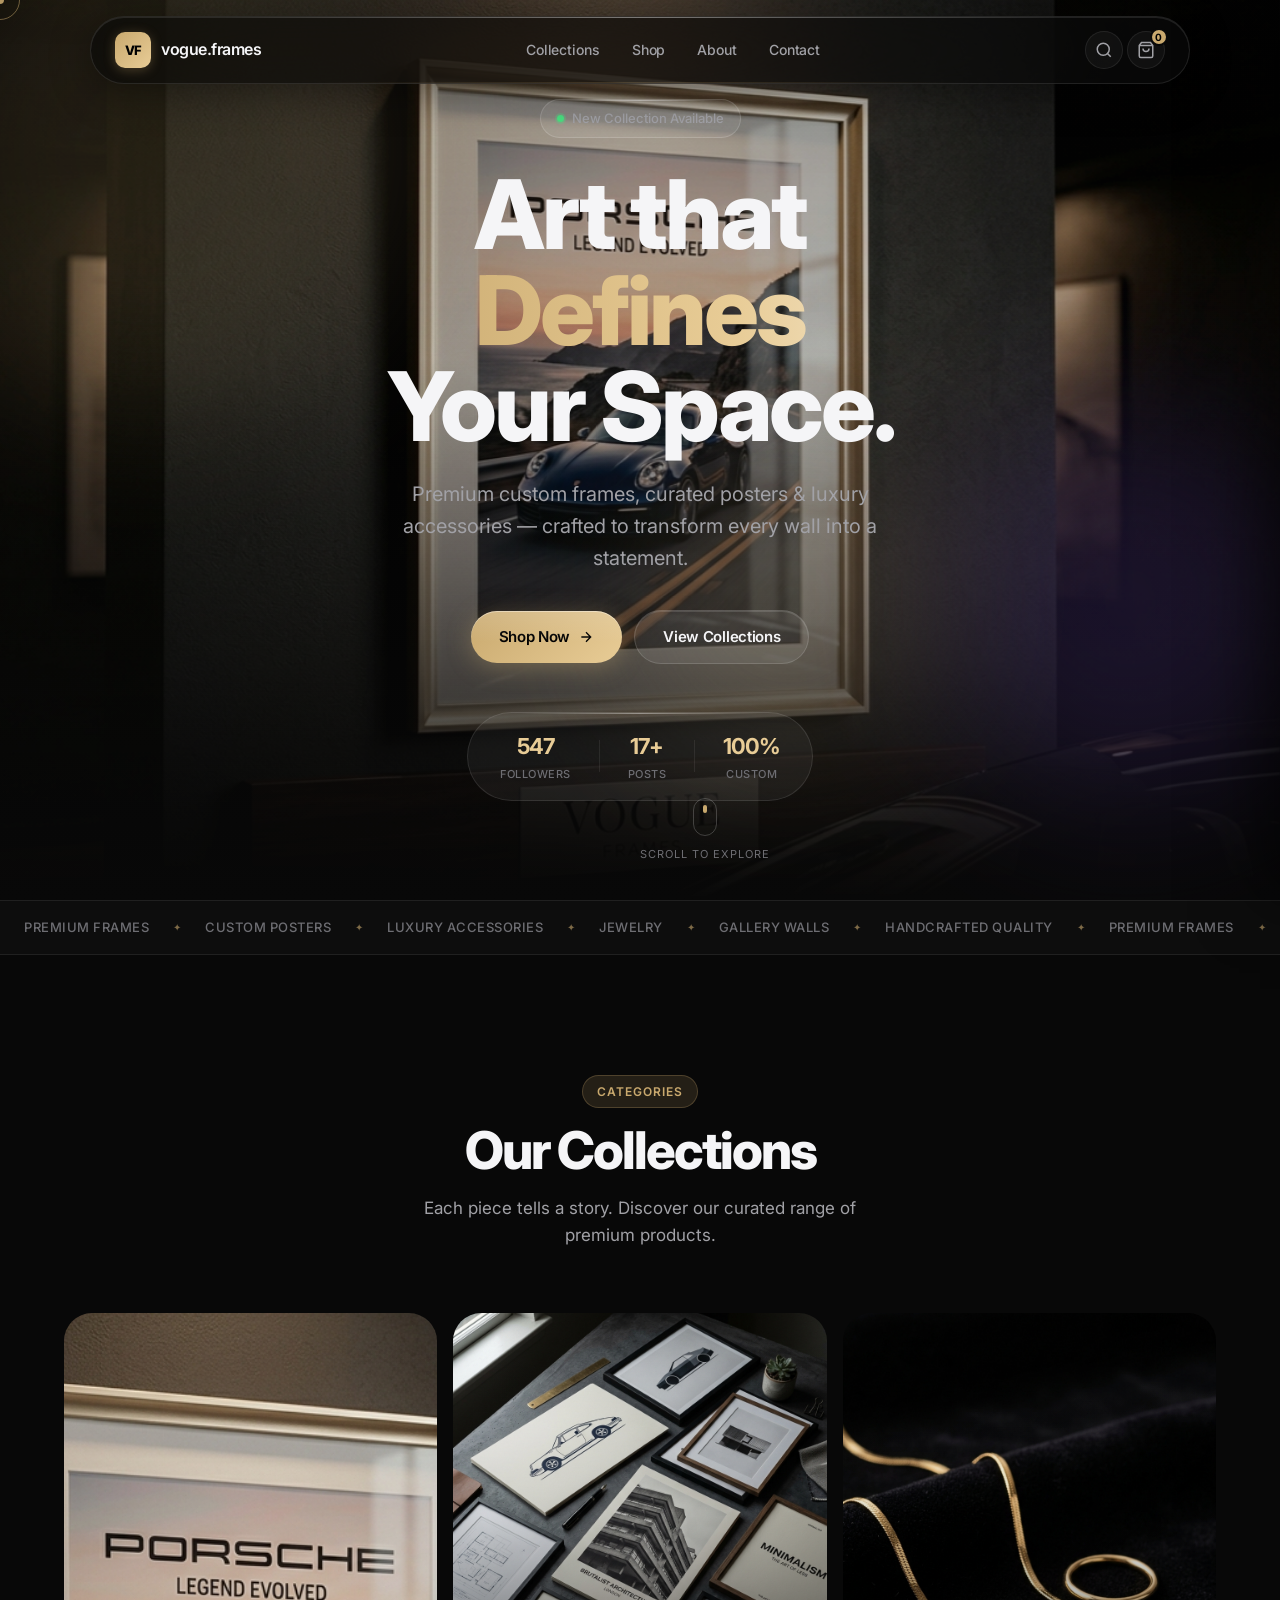
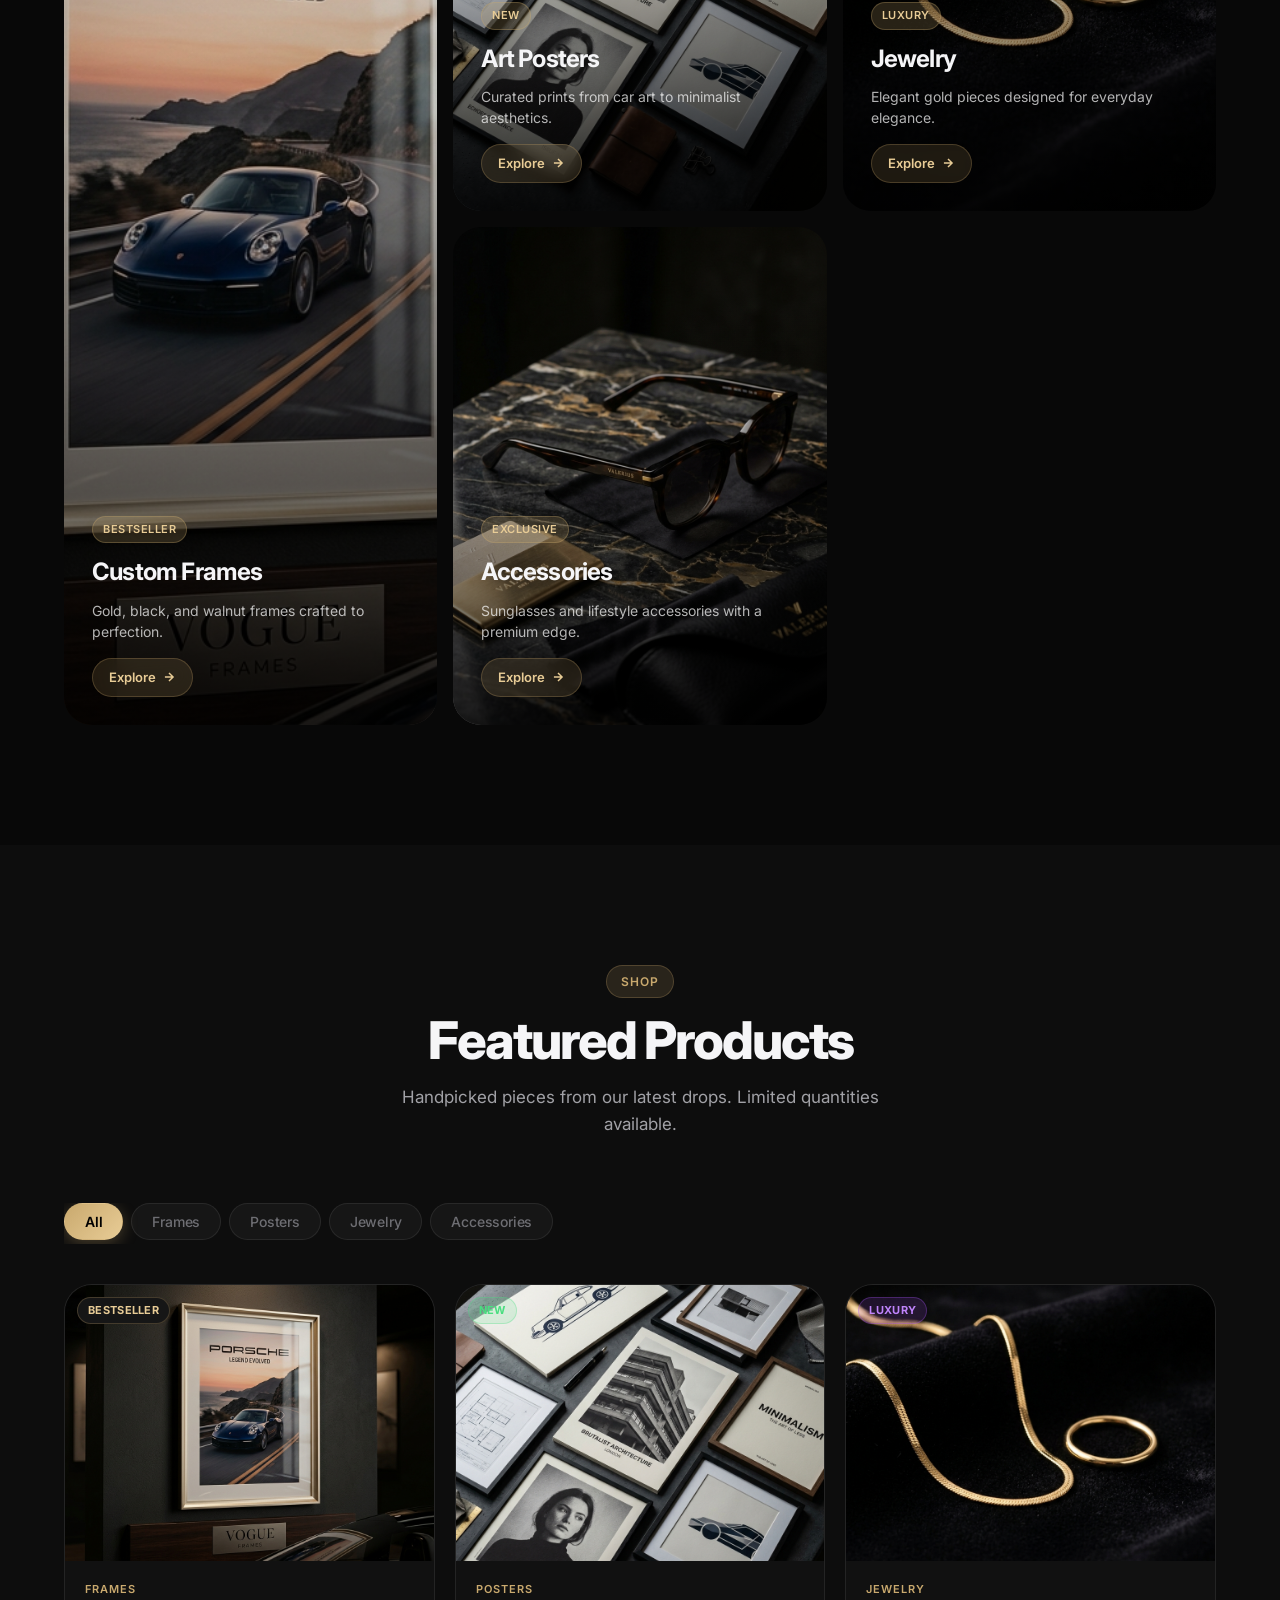
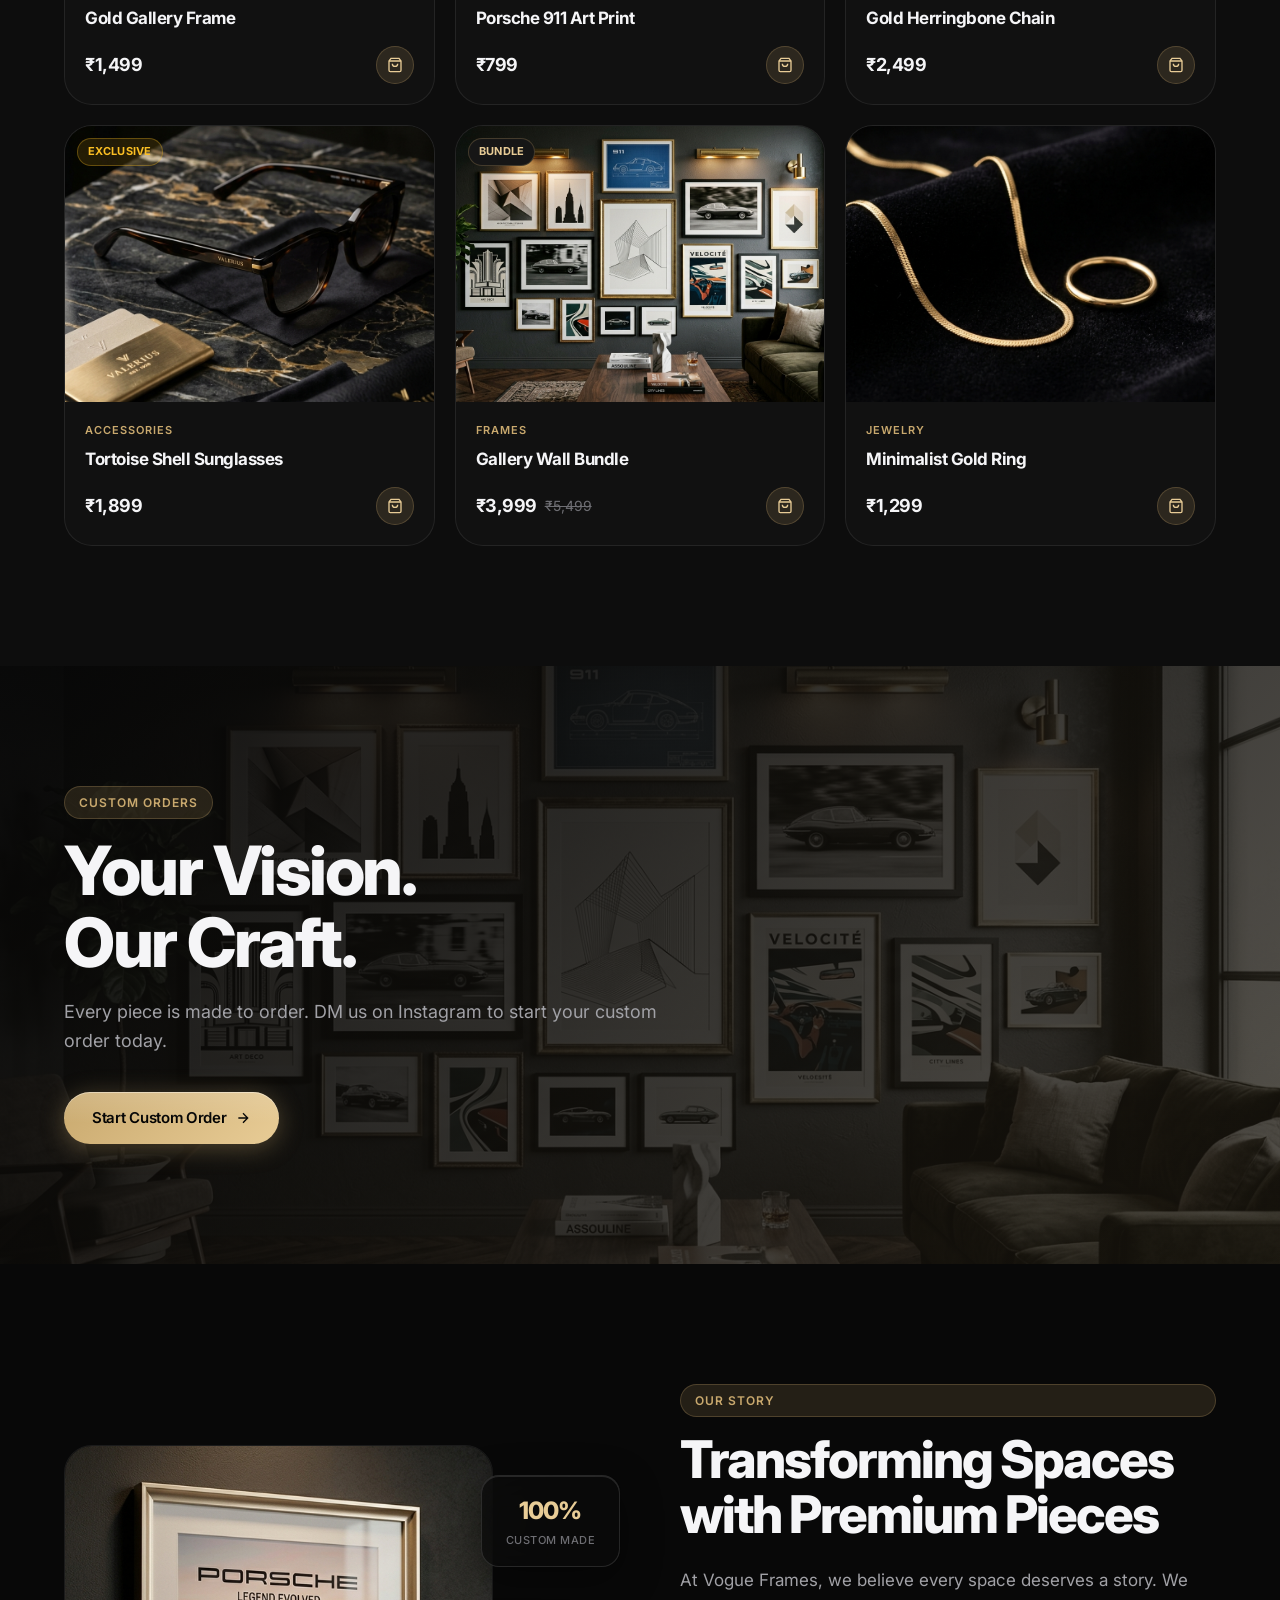
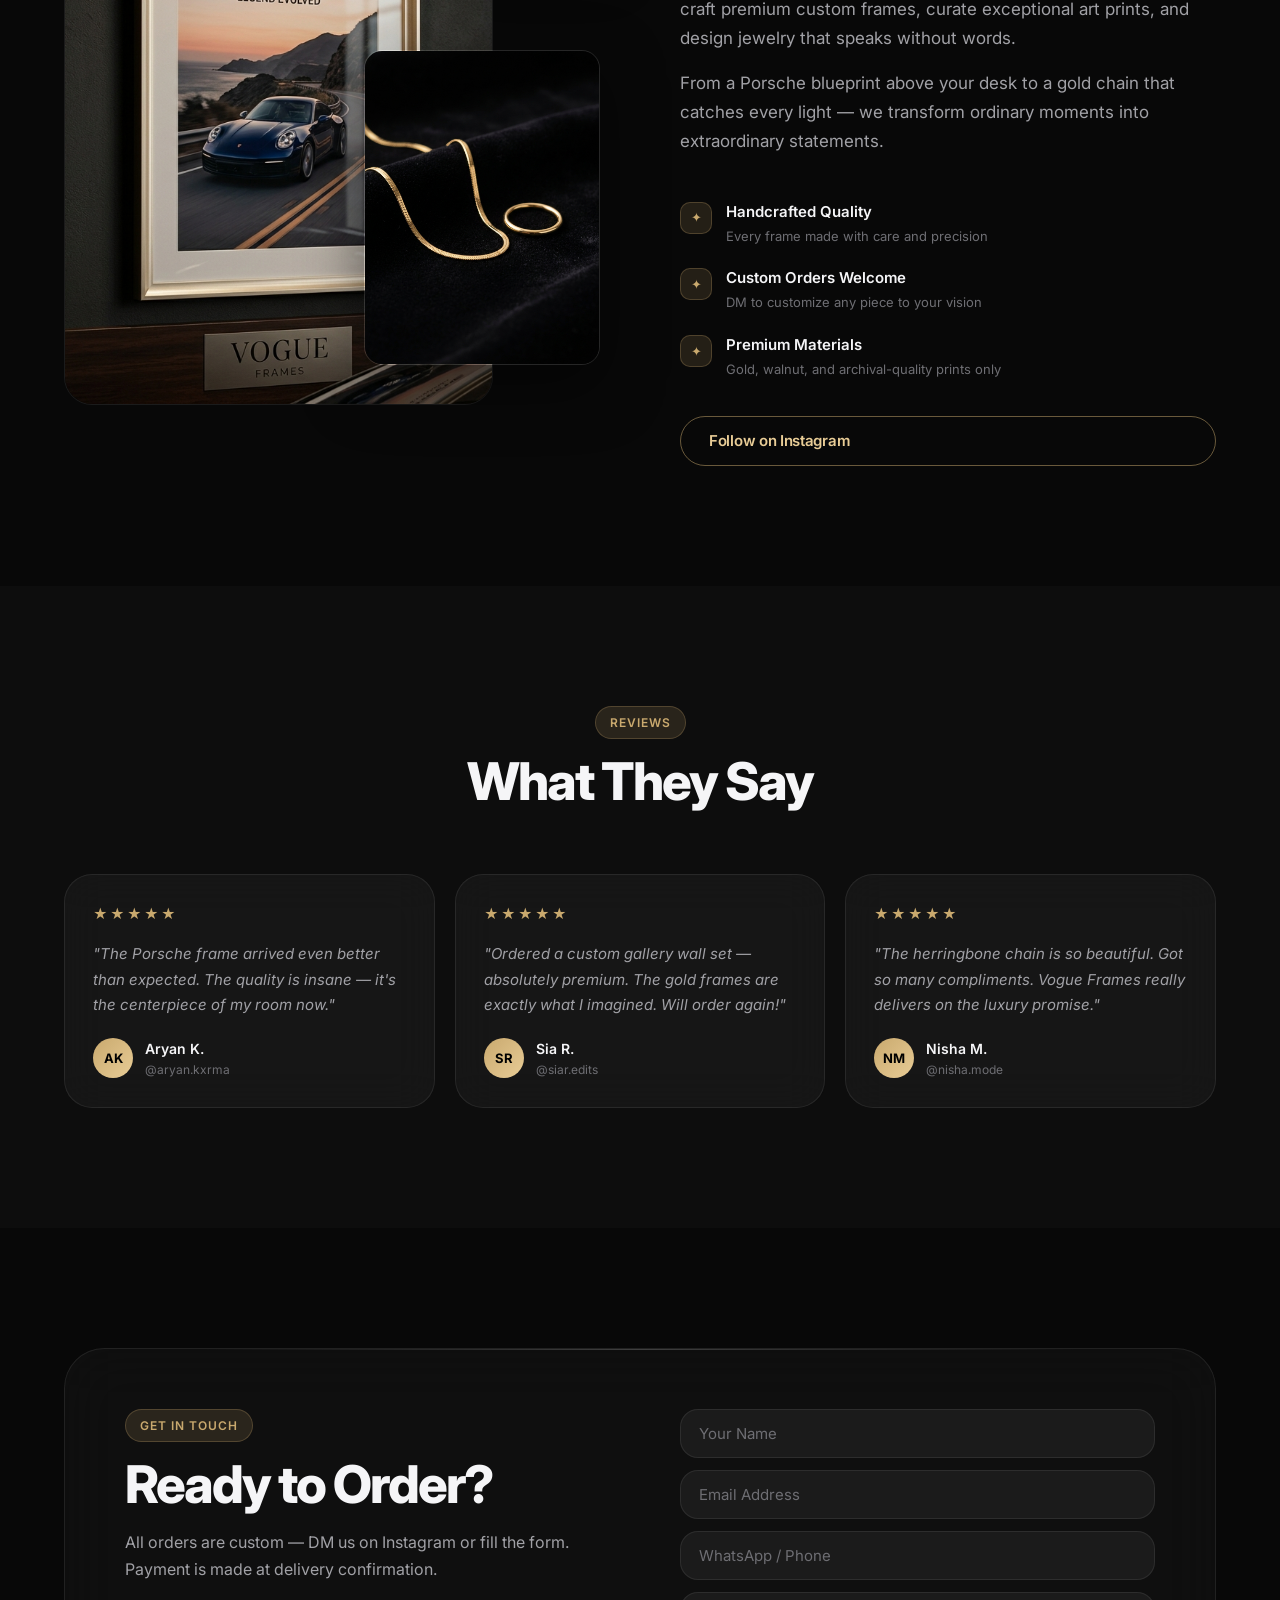
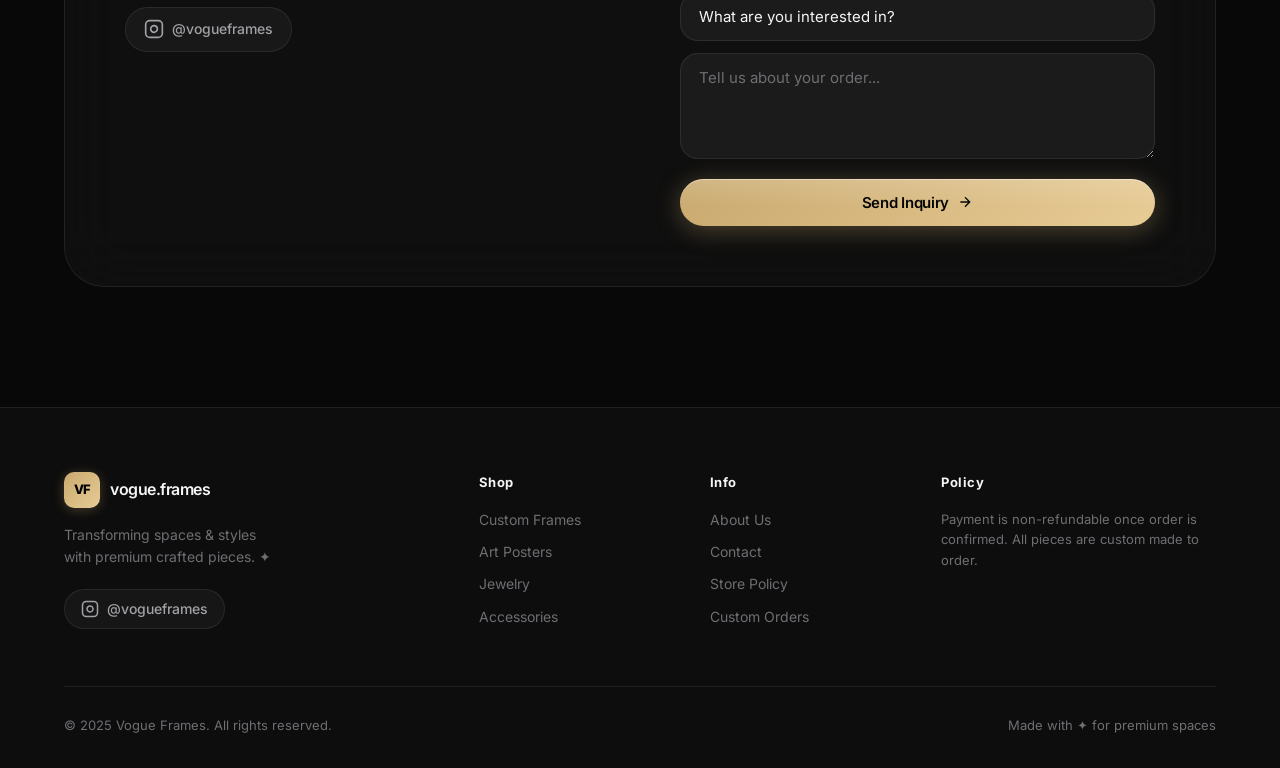
==== index.html @ 893d4565 "Initial commit — Vogue Frames premium e-commerce website" ====
<!DOCTYPE html>
<html lang="en">
<head>
  <meta charset="UTF-8" />
  <meta name="viewport" content="width=device-width, initial-scale=1.0" />
  <meta name="description" content="Vogue Frames — Premium custom frames, curated posters, and luxury accessories. Transforming spaces with premium crafted pieces." />
  <meta property="og:title" content="Vogue Frames — Premium Frames & Posters" />
  <meta property="og:description" content="Elevate your space with premium crafted frames, curated art, and luxury accessories." />
  <title>Vogue Frames — Premium Frames & Posters</title>
  <link rel="preconnect" href="https://fonts.googleapis.com" />
  <link rel="preconnect" href="https://fonts.gstatic.com" crossorigin />
  <link href="https://fonts.googleapis.com/css2?family=Inter:wght@300;400;500;600;700;800;900&display=swap" rel="stylesheet" />
  <link rel="stylesheet" href="styles.css" />
</head>
<body>

  <!-- ========== CURSOR ========== -->
  <div class="cursor" id="cursor"></div>
  <div class="cursor-follower" id="cursorFollower"></div>

  <!-- ========== NAV ========== -->
  <nav class="nav" id="nav">
    <div class="nav-inner">
      <a href="#" class="nav-logo" id="nav-logo-link">
        <div class="logo-mark">VF</div>
        <span class="logo-text">vogue.frames</span>
      </a>
      <ul class="nav-links" id="nav-links">
        <li><a href="#collections" class="nav-link">Collections</a></li>
        <li><a href="#products" class="nav-link">Shop</a></li>
        <li><a href="#about" class="nav-link">About</a></li>
        <li><a href="#contact" class="nav-link">Contact</a></li>
      </ul>
      <div class="nav-actions">
        <button class="nav-icon-btn" id="search-btn" aria-label="Search">
          <svg width="18" height="18" viewBox="0 0 24 24" fill="none" stroke="currentColor" stroke-width="2"><circle cx="11" cy="11" r="8"/><path d="m21 21-4.35-4.35"/></svg>
        </button>
        <button class="nav-icon-btn" id="cart-btn" aria-label="Cart" onclick="toggleCart()">
          <svg width="18" height="18" viewBox="0 0 24 24" fill="none" stroke="currentColor" stroke-width="2"><path d="M6 2 3 6v14a2 2 0 0 0 2 2h14a2 2 0 0 0 2-2V6l-3-4z"/><line x1="3" y1="6" x2="21" y2="6"/><path d="M16 10a4 4 0 0 1-8 0"/></svg>
          <span class="cart-badge" id="cart-badge">0</span>
        </button>
        <button class="nav-hamburger" id="hamburger" aria-label="Menu" onclick="toggleMobile()">
          <span></span><span></span><span></span>
        </button>
      </div>
    </div>
  </nav>

  <!-- Mobile Menu -->
  <div class="mobile-menu" id="mobileMenu">
    <div class="mobile-menu-inner">
      <a href="#collections" class="mobile-link" onclick="closeMobile()">Collections</a>
      <a href="#products" class="mobile-link" onclick="closeMobile()">Shop</a>
      <a href="#about" class="mobile-link" onclick="closeMobile()">About</a>
      <a href="#contact" class="mobile-link" onclick="closeMobile()">Contact</a>
      <a href="#contact" class="mobile-link mobile-cta" onclick="closeMobile()">DM to Order</a>
    </div>
  </div>

  <!-- ========== HERO ========== -->
  <section class="hero" id="hero">
    <div class="hero-bg">
      <img src="hero_frames.jpg" alt="Premium Vogue Frames Gallery" class="hero-bg-img" />
      <div class="hero-bg-overlay"></div>
    </div>

    <!-- Floating orbs -->
    <div class="orb orb-1"></div>
    <div class="orb orb-2"></div>
    <div class="orb orb-3"></div>

    <div class="hero-content">
      <div class="hero-badge glass-pill">
        <span class="badge-dot"></span>
        New Collection Available
      </div>
      <h1 class="hero-title">
        <span class="title-line">Art that</span>
        <span class="title-line title-gradient">Defines</span>
        <span class="title-line">Your Space.</span>
      </h1>
      <p class="hero-subtitle">Premium custom frames, curated posters &amp; luxury accessories — crafted to transform every wall into a statement.</p>
      <div class="hero-actions">
        <a href="#products" class="btn btn-primary liquid-btn" id="hero-shop-btn">
          <span>Shop Now</span>
          <svg width="16" height="16" viewBox="0 0 24 24" fill="none" stroke="currentColor" stroke-width="2"><path d="M5 12h14M12 5l7 7-7 7"/></svg>
        </a>
        <a href="#collections" class="btn btn-glass" id="hero-collections-btn">
          <span>View Collections</span>
        </a>
      </div>
      <div class="hero-stats">
        <div class="stat-item glass-stat">
          <span class="stat-num">547</span>
          <span class="stat-label">Followers</span>
        </div>
        <div class="stat-divider"></div>
        <div class="stat-item glass-stat">
          <span class="stat-num">17+</span>
          <span class="stat-label">Posts</span>
        </div>
        <div class="stat-divider"></div>
        <div class="stat-item glass-stat">
          <span class="stat-num">100%</span>
          <span class="stat-label">Custom</span>
        </div>
      </div>
    </div>

    <div class="hero-scroll">
      <div class="scroll-indicator">
        <div class="scroll-dot"></div>
      </div>
      <span>Scroll to explore</span>
    </div>
  </section>

  <!-- ========== MARQUEE ========== -->
  <section class="marquee-section">
    <div class="marquee-track">
      <div class="marquee-inner" id="marqueeInner">
        <span class="marquee-item">Premium Frames</span>
        <span class="marquee-dot">✦</span>
        <span class="marquee-item">Custom Posters</span>
        <span class="marquee-dot">✦</span>
        <span class="marquee-item">Luxury Accessories</span>
        <span class="marquee-dot">✦</span>
        <span class="marquee-item">Jewelry</span>
        <span class="marquee-dot">✦</span>
        <span class="marquee-item">Gallery Walls</span>
        <span class="marquee-dot">✦</span>
        <span class="marquee-item">Handcrafted Quality</span>
        <span class="marquee-dot">✦</span>
        <span class="marquee-item">Premium Frames</span>
        <span class="marquee-dot">✦</span>
        <span class="marquee-item">Custom Posters</span>
        <span class="marquee-dot">✦</span>
        <span class="marquee-item">Luxury Accessories</span>
        <span class="marquee-dot">✦</span>
        <span class="marquee-item">Jewelry</span>
        <span class="marquee-dot">✦</span>
        <span class="marquee-item">Gallery Walls</span>
        <span class="marquee-dot">✦</span>
        <span class="marquee-item">Handcrafted Quality</span>
        <span class="marquee-dot">✦</span>
      </div>
    </div>
  </section>

  <!-- ========== COLLECTIONS ========== -->
  <section class="collections" id="collections">
    <div class="container">
      <div class="section-header reveal">
        <div class="section-badge">Categories</div>
        <h2 class="section-title">Our Collections</h2>
        <p class="section-subtitle">Each piece tells a story. Discover our curated range of premium products.</p>
      </div>

      <div class="collections-grid">
        <div class="collection-card large reveal" data-delay="0">
          <div class="card-img-wrap">
            <img src="hero_frames.jpg" alt="Custom Frames Collection" loading="lazy" />
          </div>
          <div class="card-glass-overlay">
            <div class="card-content">
              <div class="card-tag">Bestseller</div>
              <h3 class="card-title">Custom Frames</h3>
              <p class="card-desc">Gold, black, and walnut frames crafted to perfection.</p>
              <a href="#products" class="card-btn">
                <span>Explore</span>
                <svg width="14" height="14" viewBox="0 0 24 24" fill="none" stroke="currentColor" stroke-width="2.5"><path d="M5 12h14M12 5l7 7-7 7"/></svg>
              </a>
            </div>
          </div>
        </div>

        <div class="collection-card reveal" data-delay="100">
          <div class="card-img-wrap">
            <img src="product_posters.jpg" alt="Art Posters Collection" loading="lazy" />
          </div>
          <div class="card-glass-overlay">
            <div class="card-content">
              <div class="card-tag">New</div>
              <h3 class="card-title">Art Posters</h3>
              <p class="card-desc">Curated prints from car art to minimalist aesthetics.</p>
              <a href="#products" class="card-btn">
                <span>Explore</span>
                <svg width="14" height="14" viewBox="0 0 24 24" fill="none" stroke="currentColor" stroke-width="2.5"><path d="M5 12h14M12 5l7 7-7 7"/></svg>
              </a>
            </div>
          </div>
        </div>

        <div class="collection-card reveal" data-delay="200">
          <div class="card-img-wrap">
            <img src="product_jewelry.jpg" alt="Jewelry Collection" loading="lazy" />
          </div>
          <div class="card-glass-overlay">
            <div class="card-content">
              <div class="card-tag">Luxury</div>
              <h3 class="card-title">Jewelry</h3>
              <p class="card-desc">Elegant gold pieces designed for everyday elegance.</p>
              <a href="#products" class="card-btn">
                <span>Explore</span>
                <svg width="14" height="14" viewBox="0 0 24 24" fill="none" stroke="currentColor" stroke-width="2.5"><path d="M5 12h14M12 5l7 7-7 7"/></svg>
              </a>
            </div>
          </div>
        </div>

        <div class="collection-card reveal" data-delay="300">
          <div class="card-img-wrap">
            <img src="product_accessories.jpg" alt="Accessories Collection" loading="lazy" />
          </div>
          <div class="card-glass-overlay">
            <div class="card-content">
              <div class="card-tag">Exclusive</div>
              <h3 class="card-title">Accessories</h3>
              <p class="card-desc">Sunglasses and lifestyle accessories with a premium edge.</p>
              <a href="#products" class="card-btn">
                <span>Explore</span>
                <svg width="14" height="14" viewBox="0 0 24 24" fill="none" stroke="currentColor" stroke-width="2.5"><path d="M5 12h14M12 5l7 7-7 7"/></svg>
              </a>
            </div>
          </div>
        </div>
      </div>
    </div>
  </section>

  <!-- ========== PRODUCTS ========== -->
  <section class="products" id="products">
    <div class="container">
      <div class="section-header reveal">
        <div class="section-badge">Shop</div>
        <h2 class="section-title">Featured Products</h2>
        <p class="section-subtitle">Handpicked pieces from our latest drops. Limited quantities available.</p>
      </div>

      <!-- Filter Pills -->
      <div class="filter-wrap reveal">
        <div class="filter-pills" id="filterPills">
          <button class="filter-pill active" data-filter="all" id="filter-all">All</button>
          <button class="filter-pill" data-filter="frames" id="filter-frames">Frames</button>
          <button class="filter-pill" data-filter="posters" id="filter-posters">Posters</button>
          <button class="filter-pill" data-filter="jewelry" id="filter-jewelry">Jewelry</button>
          <button class="filter-pill" data-filter="accessories" id="filter-accessories">Accessories</button>
        </div>
      </div>

      <div class="products-grid" id="productsGrid">

        <div class="product-card reveal" data-category="frames" data-delay="0">
          <div class="product-img-wrap">
            <img src="hero_frames.jpg" alt="Gold Gallery Frame" loading="lazy" />
            <div class="product-img-overlay">
              <button class="quick-add-btn" onclick="addToCart('Gold Gallery Frame', 1499)" id="qa-1">
                <svg width="16" height="16" viewBox="0 0 24 24" fill="none" stroke="currentColor" stroke-width="2"><line x1="12" y1="5" x2="12" y2="19"/><line x1="5" y1="12" x2="19" y2="12"/></svg>
                Quick Add
              </button>
            </div>
            <div class="product-badge">Bestseller</div>
          </div>
          <div class="product-info">
            <div class="product-category">Frames</div>
            <h3 class="product-name">Gold Gallery Frame</h3>
            <div class="product-footer">
              <div class="product-price">
                <span class="price-current">&#8377;1,499</span>
              </div>
              <button class="product-cart-btn" onclick="addToCart('Gold Gallery Frame', 1499)" id="cart-1" aria-label="Add to cart">
                <svg width="16" height="16" viewBox="0 0 24 24" fill="none" stroke="currentColor" stroke-width="2"><path d="M6 2 3 6v14a2 2 0 0 0 2 2h14a2 2 0 0 0 2-2V6l-3-4z"/><line x1="3" y1="6" x2="21" y2="6"/><path d="M16 10a4 4 0 0 1-8 0"/></svg>
              </button>
            </div>
          </div>
        </div>

        <div class="product-card reveal" data-category="posters" data-delay="100">
          <div class="product-img-wrap">
            <img src="product_posters.jpg" alt="Porsche 911 Art Print" loading="lazy" />
            <div class="product-img-overlay">
              <button class="quick-add-btn" onclick="addToCart('Porsche 911 Art Print', 799)" id="qa-2">
                <svg width="16" height="16" viewBox="0 0 24 24" fill="none" stroke="currentColor" stroke-width="2"><line x1="12" y1="5" x2="12" y2="19"/><line x1="5" y1="12" x2="19" y2="12"/></svg>
                Quick Add
              </button>
            </div>
            <div class="product-badge new">New</div>
          </div>
          <div class="product-info">
            <div class="product-category">Posters</div>
            <h3 class="product-name">Porsche 911 Art Print</h3>
            <div class="product-footer">
              <div class="product-price">
                <span class="price-current">&#8377;799</span>
              </div>
              <button class="product-cart-btn" onclick="addToCart('Porsche 911 Art Print', 799)" id="cart-2" aria-label="Add to cart">
                <svg width="16" height="16" viewBox="0 0 24 24" fill="none" stroke="currentColor" stroke-width="2"><path d="M6 2 3 6v14a2 2 0 0 0 2 2h14a2 2 0 0 0 2-2V6l-3-4z"/><line x1="3" y1="6" x2="21" y2="6"/><path d="M16 10a4 4 0 0 1-8 0"/></svg>
              </button>
            </div>
          </div>
        </div>

        <div class="product-card reveal" data-category="jewelry" data-delay="200">
          <div class="product-img-wrap">
            <img src="product_jewelry.jpg" alt="Gold Herringbone Chain" loading="lazy" />
            <div class="product-img-overlay">
              <button class="quick-add-btn" onclick="addToCart('Gold Herringbone Chain', 2499)" id="qa-3">
                <svg width="16" height="16" viewBox="0 0 24 24" fill="none" stroke="currentColor" stroke-width="2"><line x1="12" y1="5" x2="12" y2="19"/><line x1="5" y1="12" x2="19" y2="12"/></svg>
                Quick Add
              </button>
            </div>
            <div class="product-badge luxury">Luxury</div>
          </div>
          <div class="product-info">
            <div class="product-category">Jewelry</div>
            <h3 class="product-name">Gold Herringbone Chain</h3>
            <div class="product-footer">
              <div class="product-price">
                <span class="price-current">&#8377;2,499</span>
              </div>
              <button class="product-cart-btn" onclick="addToCart('Gold Herringbone Chain', 2499)" id="cart-3" aria-label="Add to cart">
                <svg width="16" height="16" viewBox="0 0 24 24" fill="none" stroke="currentColor" stroke-width="2"><path d="M6 2 3 6v14a2 2 0 0 0 2 2h14a2 2 0 0 0 2-2V6l-3-4z"/><line x1="3" y1="6" x2="21" y2="6"/><path d="M16 10a4 4 0 0 1-8 0"/></svg>
              </button>
            </div>
          </div>
        </div>

        <div class="product-card reveal" data-category="accessories" data-delay="300">
          <div class="product-img-wrap">
            <img src="product_accessories.jpg" alt="Tortoise Shell Sunglasses" loading="lazy" />
            <div class="product-img-overlay">
              <button class="quick-add-btn" onclick="addToCart('Tortoise Shell Sunglasses', 1899)" id="qa-4">
                <svg width="16" height="16" viewBox="0 0 24 24" fill="none" stroke="currentColor" stroke-width="2"><line x1="12" y1="5" x2="12" y2="19"/><line x1="5" y1="12" x2="19" y2="12"/></svg>
                Quick Add
              </button>
            </div>
            <div class="product-badge exclusive">Exclusive</div>
          </div>
          <div class="product-info">
            <div class="product-category">Accessories</div>
            <h3 class="product-name">Tortoise Shell Sunglasses</h3>
            <div class="product-footer">
              <div class="product-price">
                <span class="price-current">&#8377;1,899</span>
              </div>
              <button class="product-cart-btn" onclick="addToCart('Tortoise Shell Sunglasses', 1899)" id="cart-4" aria-label="Add to cart">
                <svg width="16" height="16" viewBox="0 0 24 24" fill="none" stroke="currentColor" stroke-width="2"><path d="M6 2 3 6v14a2 2 0 0 0 2 2h14a2 2 0 0 0 2-2V6l-3-4z"/><line x1="3" y1="6" x2="21" y2="6"/><path d="M16 10a4 4 0 0 1-8 0"/></svg>
              </button>
            </div>
          </div>
        </div>

        <div class="product-card reveal" data-category="frames" data-delay="400">
          <div class="product-img-wrap">
            <img src="collection_banner.jpg" alt="Gallery Wall Bundle" loading="lazy" />
            <div class="product-img-overlay">
              <button class="quick-add-btn" onclick="addToCart('Gallery Wall Bundle', 3999)" id="qa-5">
                <svg width="16" height="16" viewBox="0 0 24 24" fill="none" stroke="currentColor" stroke-width="2"><line x1="12" y1="5" x2="12" y2="19"/><line x1="5" y1="12" x2="19" y2="12"/></svg>
                Quick Add
              </button>
            </div>
            <div class="product-badge">Bundle</div>
          </div>
          <div class="product-info">
            <div class="product-category">Frames</div>
            <h3 class="product-name">Gallery Wall Bundle</h3>
            <div class="product-footer">
              <div class="product-price">
                <span class="price-current">&#8377;3,999</span>
                <span class="price-original">&#8377;5,499</span>
              </div>
              <button class="product-cart-btn" onclick="addToCart('Gallery Wall Bundle', 3999)" id="cart-5" aria-label="Add to cart">
                <svg width="16" height="16" viewBox="0 0 24 24" fill="none" stroke="currentColor" stroke-width="2"><path d="M6 2 3 6v14a2 2 0 0 0 2 2h14a2 2 0 0 0 2-2V6l-3-4z"/><line x1="3" y1="6" x2="21" y2="6"/><path d="M16 10a4 4 0 0 1-8 0"/></svg>
              </button>
            </div>
          </div>
        </div>

        <div class="product-card reveal" data-category="jewelry" data-delay="500">
          <div class="product-img-wrap">
            <img src="product_jewelry.jpg" alt="Minimalist Gold Ring" loading="lazy" />
            <div class="product-img-overlay">
              <button class="quick-add-btn" onclick="addToCart('Minimalist Gold Ring', 1299)" id="qa-6">
                <svg width="16" height="16" viewBox="0 0 24 24" fill="none" stroke="currentColor" stroke-width="2"><line x1="12" y1="5" x2="12" y2="19"/><line x1="5" y1="12" x2="19" y2="12"/></svg>
                Quick Add
              </button>
            </div>
          </div>
          <div class="product-info">
            <div class="product-category">Jewelry</div>
            <h3 class="product-name">Minimalist Gold Ring</h3>
            <div class="product-footer">
              <div class="product-price">
                <span class="price-current">&#8377;1,299</span>
              </div>
              <button class="product-cart-btn" onclick="addToCart('Minimalist Gold Ring', 1299)" id="cart-6" aria-label="Add to cart">
                <svg width="16" height="16" viewBox="0 0 24 24" fill="none" stroke="currentColor" stroke-width="2"><path d="M6 2 3 6v14a2 2 0 0 0 2 2h14a2 2 0 0 0 2-2V6l-3-4z"/><line x1="3" y1="6" x2="21" y2="6"/><path d="M16 10a4 4 0 0 1-8 0"/></svg>
              </button>
            </div>
          </div>
        </div>

      </div>
    </div>
  </section>

  <!-- ========== BANNER CTA ========== -->
  <section class="cta-banner reveal">
    <div class="cta-banner-bg">
      <img src="collection_banner.jpg" alt="Gallery Wall" />
      <div class="cta-banner-overlay"></div>
    </div>
    <div class="container">
      <div class="cta-banner-content">
        <div class="section-badge">Custom Orders</div>
        <h2 class="cta-banner-title">Your Vision.<br/>Our Craft.</h2>
        <p class="cta-banner-subtitle">Every piece is made to order. DM us on Instagram to start your custom order today.</p>
        <a href="#contact" class="btn btn-primary liquid-btn" id="cta-order-btn">
          <span>Start Custom Order</span>
          <svg width="16" height="16" viewBox="0 0 24 24" fill="none" stroke="currentColor" stroke-width="2"><path d="M5 12h14M12 5l7 7-7 7"/></svg>
        </a>
      </div>
    </div>
  </section>

  <!-- ========== ABOUT ========== -->
  <section class="about" id="about">
    <div class="container">
      <div class="about-grid">
        <div class="about-visual reveal">
          <div class="about-img-stack">
            <div class="about-img-main">
              <img src="hero_frames.jpg" alt="Vogue Frames craftsmanship" loading="lazy" />
            </div>
            <div class="about-img-float glass-card-float">
              <img src="product_jewelry.jpg" alt="Jewelry detail" loading="lazy" />
            </div>
            <div class="about-stats-float glass-card-float-2">
              <div class="float-stat">
                <span class="float-num">100%</span>
                <span class="float-label">Custom Made</span>
              </div>
            </div>
          </div>
        </div>
        <div class="about-text reveal" data-delay="150">
          <div class="section-badge">Our Story</div>
          <h2 class="section-title">Transforming Spaces<br/>with Premium Pieces</h2>
          <p class="about-body">At Vogue Frames, we believe every space deserves a story. We craft premium custom frames, curate exceptional art prints, and design jewelry that speaks without words.</p>
          <p class="about-body">From a Porsche blueprint above your desk to a gold chain that catches every light — we transform ordinary moments into extraordinary statements.</p>
          <div class="about-features">
            <div class="feature-item">
              <div class="feature-icon">&#10022;</div>
              <div>
                <div class="feature-title">Handcrafted Quality</div>
                <div class="feature-desc">Every frame made with care and precision</div>
              </div>
            </div>
            <div class="feature-item">
              <div class="feature-icon">&#10022;</div>
              <div>
                <div class="feature-title">Custom Orders Welcome</div>
                <div class="feature-desc">DM to customize any piece to your vision</div>
              </div>
            </div>
            <div class="feature-item">
              <div class="feature-icon">&#10022;</div>
              <div>
                <div class="feature-title">Premium Materials</div>
                <div class="feature-desc">Gold, walnut, and archival-quality prints only</div>
              </div>
            </div>
          </div>
          <a href="https://instagram.com/vogueframes" target="_blank" class="btn btn-outline" id="about-ig-btn">Follow on Instagram</a>
        </div>
      </div>
    </div>
  </section>

  <!-- ========== TESTIMONIALS ========== -->
  <section class="testimonials">
    <div class="container">
      <div class="section-header reveal">
        <div class="section-badge">Reviews</div>
        <h2 class="section-title">What They Say</h2>
      </div>
      <div class="testimonials-grid">
        <div class="testimonial-card glass-card reveal" data-delay="0">
          <div class="stars">&#9733;&#9733;&#9733;&#9733;&#9733;</div>
          <p class="testimonial-text">"The Porsche frame arrived even better than expected. The quality is insane — it's the centerpiece of my room now."</p>
          <div class="testimonial-author">
            <div class="author-avatar">AK</div>
            <div>
              <div class="author-name">Aryan K.</div>
              <div class="author-handle">@aryan.kxrma</div>
            </div>
          </div>
        </div>
        <div class="testimonial-card glass-card reveal" data-delay="150">
          <div class="stars">&#9733;&#9733;&#9733;&#9733;&#9733;</div>
          <p class="testimonial-text">"Ordered a custom gallery wall set — absolutely premium. The gold frames are exactly what I imagined. Will order again!"</p>
          <div class="testimonial-author">
            <div class="author-avatar">SR</div>
            <div>
              <div class="author-name">Sia R.</div>
              <div class="author-handle">@siar.edits</div>
            </div>
          </div>
        </div>
        <div class="testimonial-card glass-card reveal" data-delay="300">
          <div class="stars">&#9733;&#9733;&#9733;&#9733;&#9733;</div>
          <p class="testimonial-text">"The herringbone chain is so beautiful. Got so many compliments. Vogue Frames really delivers on the luxury promise."</p>
          <div class="testimonial-author">
            <div class="author-avatar">NM</div>
            <div>
              <div class="author-name">Nisha M.</div>
              <div class="author-handle">@nisha.mode</div>
            </div>
          </div>
        </div>
      </div>
    </div>
  </section>

  <!-- ========== CONTACT ========== -->
  <section class="contact" id="contact">
    <div class="container">
      <div class="contact-inner glass-card-contact reveal">
        <div class="contact-content">
          <div class="section-badge">Get in Touch</div>
          <h2 class="section-title">Ready to Order?</h2>
          <p class="contact-body">All orders are custom — DM us on Instagram or fill the form. Payment is made at delivery confirmation.</p>
          <div class="contact-links">
            <a href="https://instagram.com/vogueframes" target="_blank" class="contact-social-link" id="contact-ig">
              <svg width="20" height="20" viewBox="0 0 24 24" fill="none" stroke="currentColor" stroke-width="2"><rect x="2" y="2" width="20" height="20" rx="5" ry="5"/><path d="M16 11.37A4 4 0 1 1 12.63 8 4 4 0 0 1 16 11.37z"/><line x1="17.5" y1="6.5" x2="17.51" y2="6.5"/></svg>
              @vogueframes
            </a>
          </div>
        </div>
        <form class="contact-form" id="contactForm" onsubmit="handleSubmit(event)">
          <div class="form-group">
            <input type="text" id="name" name="name" class="form-input" placeholder="Your Name" required />
          </div>
          <div class="form-group">
            <input type="email" id="email" name="email" class="form-input" placeholder="Email Address" required />
          </div>
          <div class="form-group">
            <input type="tel" id="phone" name="phone" class="form-input" placeholder="WhatsApp / Phone" />
          </div>
          <div class="form-group">
            <select id="category" name="category" class="form-input form-select">
              <option value="" disabled selected>What are you interested in?</option>
              <option value="frames">Custom Frames</option>
              <option value="posters">Art Posters</option>
              <option value="jewelry">Jewelry</option>
              <option value="accessories">Accessories</option>
              <option value="bundle">Gallery Wall Bundle</option>
            </select>
          </div>
          <div class="form-group">
            <textarea id="message" name="message" class="form-input form-textarea" placeholder="Tell us about your order..." rows="4"></textarea>
          </div>
          <button type="submit" class="btn btn-primary liquid-btn full-width" id="submit-form-btn">
            <span>Send Inquiry</span>
            <svg width="16" height="16" viewBox="0 0 24 24" fill="none" stroke="currentColor" stroke-width="2"><path d="M5 12h14M12 5l7 7-7 7"/></svg>
          </button>
        </form>
      </div>
    </div>
  </section>

  <!-- ========== FOOTER ========== -->
  <footer class="footer">
    <div class="container">
      <div class="footer-top">
        <div class="footer-brand">
          <div class="footer-logo">
            <div class="logo-mark">VF</div>
            <span class="logo-text">vogue.frames</span>
          </div>
          <p class="footer-tagline">Transforming spaces &amp; styles<br/>with premium crafted pieces. &#10022;</p>
          <a href="https://instagram.com/vogueframes" target="_blank" class="footer-ig-link" id="footer-ig">
            <svg width="18" height="18" viewBox="0 0 24 24" fill="none" stroke="currentColor" stroke-width="2"><rect x="2" y="2" width="20" height="20" rx="5" ry="5"/><path d="M16 11.37A4 4 0 1 1 12.63 8 4 4 0 0 1 16 11.37z"/><line x1="17.5" y1="6.5" x2="17.51" y2="6.5"/></svg>
            @vogueframes
          </a>
        </div>
        <div class="footer-links-group">
          <h4 class="footer-heading">Shop</h4>
          <a href="#products" class="footer-link">Custom Frames</a>
          <a href="#products" class="footer-link">Art Posters</a>
          <a href="#products" class="footer-link">Jewelry</a>
          <a href="#products" class="footer-link">Accessories</a>
        </div>
        <div class="footer-links-group">
          <h4 class="footer-heading">Info</h4>
          <a href="#about" class="footer-link">About Us</a>
          <a href="#contact" class="footer-link">Contact</a>
          <a href="#" class="footer-link">Store Policy</a>
          <a href="#" class="footer-link">Custom Orders</a>
        </div>
        <div class="footer-links-group">
          <h4 class="footer-heading">Policy</h4>
          <p class="footer-policy-note">Payment is non-refundable once order is confirmed. All pieces are custom made to order.</p>
        </div>
      </div>
      <div class="footer-bottom">
        <span>&#169; 2025 Vogue Frames. All rights reserved.</span>
        <span>Made with &#10022; for premium spaces</span>
      </div>
    </div>
  </footer>

  <!-- ========== CART DRAWER ========== -->
  <div class="cart-overlay" id="cartOverlay" onclick="toggleCart()"></div>
  <div class="cart-drawer" id="cartDrawer">
    <div class="cart-header">
      <h3 class="cart-title">Your Cart</h3>
      <button class="cart-close" onclick="toggleCart()" id="cart-close-btn" aria-label="Close cart">
        <svg width="20" height="20" viewBox="0 0 24 24" fill="none" stroke="currentColor" stroke-width="2"><line x1="18" y1="6" x2="6" y2="18"/><line x1="6" y1="6" x2="18" y2="18"/></svg>
      </button>
    </div>
    <div class="cart-items" id="cartItems">
      <div class="cart-empty" id="cartEmpty">
        <svg width="48" height="48" viewBox="0 0 24 24" fill="none" stroke="currentColor" stroke-width="1"><path d="M6 2 3 6v14a2 2 0 0 0 2 2h14a2 2 0 0 0 2-2V6l-3-4z"/><line x1="3" y1="6" x2="21" y2="6"/><path d="M16 10a4 4 0 0 1-8 0"/></svg>
        <p>Your cart is empty</p>
        <span>Add some premium pieces!</span>
      </div>
    </div>
    <div class="cart-footer" id="cartFooter">
      <div class="cart-total">
        <span>Total</span>
        <span id="cartTotal">&#8377;0</span>
      </div>
      <a href="#contact" class="btn btn-primary liquid-btn full-width" onclick="toggleCart()" id="checkout-btn">
        <span>Proceed to Order</span>
        <svg width="16" height="16" viewBox="0 0 24 24" fill="none" stroke="currentColor" stroke-width="2"><path d="M5 12h14M12 5l7 7-7 7"/></svg>
      </a>
    </div>
  </div>

  <!-- Toast Notification -->
  <div class="toast" id="toast">
    <svg width="16" height="16" viewBox="0 0 24 24" fill="none" stroke="currentColor" stroke-width="2.5"><polyline points="20 6 9 17 4 12"/></svg>
    <span id="toastMsg">Added to cart!</span>
  </div>

  <script src="main.js"></script>
</body>
</html>
---- styles.css ----
/* =========================================
   VOGUE FRAMES — Premium Stylesheet
   Apple-style Liquid Glass + Glassmorphism
   ========================================= */

/* ---- DESIGN TOKENS ---- */
:root {
  --bg:          #080808;
  --bg-1:        #0d0d0d;
  --bg-2:        #111111;
  --bg-3:        #161616;
  --surface:     rgba(255,255,255,0.04);
  --surface-hi:  rgba(255,255,255,0.08);
  --border:      rgba(255,255,255,0.08);
  --border-hi:   rgba(255,255,255,0.16);

  --gold:        #c9a96e;
  --gold-light:  #e8cc96;
  --gold-dim:    rgba(201,169,110,0.15);
  --gold-glow:   rgba(201,169,110,0.3);

  --text-1:  #f5f5f7;
  --text-2:  #a1a1a6;
  --text-3:  #6e6e73;

  --radius-sm:   10px;
  --radius-md:   18px;
  --radius-lg:   28px;
  --radius-xl:   40px;
  --radius-full: 9999px;

  --ease-spring: cubic-bezier(0.34, 1.56, 0.64, 1);
  --ease-smooth: cubic-bezier(0.25, 0.46, 0.45, 0.94);
  --ease-out:    cubic-bezier(0.16, 1, 0.3, 1);

  --nav-h: 68px;
  --font:  'Inter', -apple-system, BlinkMacSystemFont, sans-serif;
}

/* ---- RESET ---- */
*, *::before, *::after { box-sizing: border-box; margin: 0; padding: 0; }

html {
  scroll-behavior: smooth;
  scroll-padding-top: calc(var(--nav-h) + 16px);
}

body {
  font-family: var(--font);
  background: var(--bg);
  color: var(--text-1);
  line-height: 1.6;
  overflow-x: hidden;
  cursor: none;
  -webkit-font-smoothing: antialiased;
}

img { display: block; width: 100%; height: 100%; object-fit: cover; }
a  { text-decoration: none; color: inherit; }
ul { list-style: none; }
button { cursor: none; font-family: var(--font); border: none; background: none; }

.container {
  max-width: 1200px;
  margin: 0 auto;
  padding: 0 24px;
}

/* ---- CUSTOM CURSOR ---- */
.cursor {
  position: fixed;
  width: 8px; height: 8px;
  background: var(--gold);
  border-radius: 50%;
  pointer-events: none;
  z-index: 9999;
  transform: translate(-50%, -50%);
  transition: transform 0.1s, background 0.2s, width 0.25s var(--ease-spring), height 0.25s var(--ease-spring);
  mix-blend-mode: difference;
}

.cursor-follower {
  position: fixed;
  width: 40px; height: 40px;
  border: 1px solid rgba(201,169,110,0.5);
  border-radius: 50%;
  pointer-events: none;
  z-index: 9998;
  transform: translate(-50%, -50%);
  transition: transform 0.45s var(--ease-smooth), width 0.3s var(--ease-spring), height 0.3s var(--ease-spring), opacity 0.3s;
  backdrop-filter: blur(2px);
}

body:has(a:hover) .cursor, body:has(button:hover) .cursor { width: 16px; height: 16px; }
body:has(a:hover) .cursor-follower, body:has(button:hover) .cursor-follower {
  width: 56px; height: 56px;
  border-color: rgba(201,169,110,0.8);
}

/* ---- GLASS UTILITY ---- */
.glass {
  background: rgba(255,255,255,0.06);
  backdrop-filter: blur(24px) saturate(180%);
  -webkit-backdrop-filter: blur(24px) saturate(180%);
  border: 1px solid rgba(255,255,255,0.1);
}

/* Liquid glass pill — Apple-style specular highlight */
.glass-pill {
  background: rgba(255,255,255,0.08);
  backdrop-filter: blur(20px) saturate(180%);
  -webkit-backdrop-filter: blur(20px) saturate(180%);
  border: 1px solid rgba(255,255,255,0.15);
  border-radius: var(--radius-full);
  position: relative;
  overflow: hidden;
}
.glass-pill::before {
  content: '';
  position: absolute;
  top: 0; left: 10%; right: 10%;
  height: 1px;
  background: linear-gradient(90deg, transparent, rgba(255,255,255,0.5), transparent);
}

/* ---- NAVIGATION ---- */
.nav {
  position: fixed;
  top: 16px; left: 50%;
  transform: translateX(-50%);
  width: calc(100% - 48px);
  max-width: 1100px;
  z-index: 1000;
  border-radius: var(--radius-xl);
  background: rgba(10,10,10,0.7);
  backdrop-filter: blur(40px) saturate(200%);
  -webkit-backdrop-filter: blur(40px) saturate(200%);
  border: 1px solid rgba(255,255,255,0.1);
  transition: all 0.4s var(--ease-smooth);
  box-shadow: 0 8px 40px rgba(0,0,0,0.4), inset 0 1px 0 rgba(255,255,255,0.1);
}

/* Specular top edge — Apple liquid glass effect */
.nav::before {
  content: '';
  position: absolute;
  top: 0; left: 12%; right: 12%;
  height: 1px;
  background: linear-gradient(90deg, transparent, rgba(255,255,255,0.35), transparent);
  border-radius: 1px;
}

/* Inner bottom glow */
.nav::after {
  content: '';
  position: absolute;
  bottom: 0; left: 20%; right: 20%;
  height: 1px;
  background: linear-gradient(90deg, transparent, rgba(201,169,110,0.2), transparent);
}

.nav.scrolled {
  background: rgba(8,8,8,0.88);
  box-shadow: 0 12px 60px rgba(0,0,0,0.6), inset 0 1px 0 rgba(255,255,255,0.08);
}

.nav-inner {
  display: flex;
  align-items: center;
  justify-content: space-between;
  padding: 14px 24px;
  gap: 24px;
}

.nav-logo {
  display: flex;
  align-items: center;
  gap: 10px;
  flex-shrink: 0;
}

.logo-mark {
  width: 36px; height: 36px;
  background: linear-gradient(135deg, var(--gold), var(--gold-light));
  border-radius: 10px;
  display: flex; align-items: center; justify-content: center;
  font-size: 13px; font-weight: 800;
  color: #000;
  letter-spacing: -0.5px;
  box-shadow: 0 2px 12px rgba(201,169,110,0.3);
}

.logo-text {
  font-size: 16px;
  font-weight: 600;
  letter-spacing: -0.5px;
  color: var(--text-1);
}

.nav-links {
  display: flex;
  align-items: center;
  gap: 4px;
}

.nav-link {
  padding: 8px 14px;
  font-size: 14px;
  font-weight: 500;
  color: var(--text-2);
  border-radius: var(--radius-full);
  transition: color 0.2s, background 0.2s;
  letter-spacing: -0.1px;
}

.nav-link:hover {
  color: var(--text-1);
  background: var(--surface);
}

.nav-actions {
  display: flex;
  align-items: center;
  gap: 4px;
}

.nav-icon-btn {
  position: relative;
  width: 38px; height: 38px;
  border-radius: 50%;
  background: var(--surface);
  border: 1px solid var(--border);
  display: flex; align-items: center; justify-content: center;
  color: var(--text-2);
  transition: all 0.2s var(--ease-spring);
}
.nav-icon-btn:hover {
  background: var(--surface-hi);
  color: var(--text-1);
  transform: scale(1.08);
}

.cart-badge {
  position: absolute;
  top: -4px; right: -4px;
  width: 18px; height: 18px;
  background: var(--gold);
  color: #000;
  font-size: 10px;
  font-weight: 700;
  border-radius: 50%;
  display: flex; align-items: center; justify-content: center;
  border: 2px solid var(--bg);
  transition: transform 0.3s var(--ease-spring);
}

.cart-badge.bump { animation: badge-bump 0.4s var(--ease-spring); }
@keyframes badge-bump { 0%,100%{transform:scale(1)} 50%{transform:scale(1.5)} }

.nav-hamburger {
  display: none;
  flex-direction: column;
  gap: 5px;
  padding: 8px;
  border-radius: 10px;
  background: var(--surface);
  border: 1px solid var(--border);
}
.nav-hamburger span {
  display: block; width: 20px; height: 1.5px;
  background: var(--text-2);
  border-radius: 2px;
  transition: all 0.3s var(--ease-spring);
}
.nav-hamburger.open span:nth-child(1) { transform: translateY(6.5px) rotate(45deg); }
.nav-hamburger.open span:nth-child(2) { opacity: 0; transform: scaleX(0); }
.nav-hamburger.open span:nth-child(3) { transform: translateY(-6.5px) rotate(-45deg); }

/* Mobile Menu */
.mobile-menu {
  position: fixed;
  top: 0; left: 0; right: 0; bottom: 0;
  background: rgba(8,8,8,0.96);
  backdrop-filter: blur(40px);
  -webkit-backdrop-filter: blur(40px);
  z-index: 999;
  display: flex; align-items: center; justify-content: center;
  opacity: 0;
  pointer-events: none;
  transition: opacity 0.3s var(--ease-smooth);
}
.mobile-menu.open { opacity: 1; pointer-events: all; }
.mobile-menu-inner {
  display: flex; flex-direction: column;
  align-items: center; gap: 8px;
}
.mobile-link {
  font-size: 32px; font-weight: 700;
  color: var(--text-2);
  padding: 12px 32px;
  border-radius: var(--radius-md);
  letter-spacing: -1px;
  transition: color 0.2s, background 0.2s;
}
.mobile-link:hover { color: var(--text-1); background: var(--surface); }
.mobile-cta {
  margin-top: 16px;
  font-size: 18px;
  background: linear-gradient(135deg, var(--gold), var(--gold-light));
  color: #000 !important;
  border-radius: var(--radius-full);
  padding: 14px 40px;
}

/* ---- HERO ---- */
.hero {
  position: relative;
  min-height: 100svh;
  display: flex;
  align-items: center;
  justify-content: center;
  overflow: hidden;
}

.hero-bg {
  position: absolute;
  inset: 0;
}

.hero-bg-img {
  width: 100%; height: 100%;
  object-fit: cover;
  object-position: center;
  transform: scale(1.05);
  animation: hero-zoom 20s ease-out forwards;
}
@keyframes hero-zoom { to { transform: scale(1); } }

.hero-bg-overlay {
  position: absolute;
  inset: 0;
  background: linear-gradient(
    to bottom,
    rgba(8,8,8,0.3) 0%,
    rgba(8,8,8,0.2) 40%,
    rgba(8,8,8,0.7) 80%,
    rgba(8,8,8,1) 100%
  );
}

/* Floating orbs — ambient light effect */
.orb {
  position: absolute;
  border-radius: 50%;
  filter: blur(80px);
  opacity: 0.15;
  animation: float 8s ease-in-out infinite;
  pointer-events: none;
}
.orb-1 { width: 500px; height: 500px; background: var(--gold); top: -100px; left: -100px; animation-delay: 0s; }
.orb-2 { width: 400px; height: 400px; background: #8b5cf6; bottom: 100px; right: -50px; animation-delay: -3s; }
.orb-3 { width: 300px; height: 300px; background: var(--gold-light); top: 50%; left: 50%; animation-delay: -5s; }
@keyframes float {
  0%,100% { transform: translateY(0) scale(1); }
  50%      { transform: translateY(-30px) scale(1.05); }
}

.hero-content {
  position: relative;
  z-index: 10;
  text-align: center;
  padding: 0 24px;
  max-width: 820px;
  animation: hero-in 1.2s var(--ease-out) forwards;
}
@keyframes hero-in {
  from { opacity: 0; transform: translateY(40px); }
  to   { opacity: 1; transform: translateY(0); }
}

.hero-badge {
  display: inline-flex;
  align-items: center;
  gap: 8px;
  padding: 8px 16px;
  font-size: 13px;
  font-weight: 500;
  color: var(--text-2);
  margin-bottom: 28px;
  animation: hero-in 1.2s 0.1s var(--ease-out) both;
}

.badge-dot {
  width: 7px; height: 7px;
  border-radius: 50%;
  background: #4ade80;
  box-shadow: 0 0 0 2px rgba(74,222,128,0.3);
  animation: pulse-green 2s ease-in-out infinite;
}
@keyframes pulse-green {
  0%,100% { box-shadow: 0 0 0 2px rgba(74,222,128,0.3); }
  50%      { box-shadow: 0 0 0 6px rgba(74,222,128,0.1); }
}

.hero-title {
  font-size: clamp(52px, 8vw, 96px);
  font-weight: 800;
  line-height: 1.0;
  letter-spacing: -3px;
  margin-bottom: 24px;
}

.title-line {
  display: block;
  animation: hero-in 1.2s var(--ease-out) both;
}
.title-line:nth-child(1) { animation-delay: 0.15s; }
.title-line:nth-child(2) { animation-delay: 0.25s; }
.title-line:nth-child(3) { animation-delay: 0.35s; }

.title-gradient {
  background: linear-gradient(90deg, var(--gold), var(--gold-light), #fff, var(--gold));
  background-size: 200%;
  -webkit-background-clip: text;
  -webkit-text-fill-color: transparent;
  background-clip: text;
  animation: hero-in 1.2s var(--ease-out) both, shimmer 4s 1.5s linear infinite;
}
@keyframes shimmer { to { background-position: 200% center; } }

.hero-subtitle {
  font-size: clamp(16px, 2.5vw, 20px);
  color: var(--text-2);
  max-width: 560px;
  margin: 0 auto 36px;
  font-weight: 400;
  line-height: 1.6;
  animation: hero-in 1.2s 0.4s var(--ease-out) both;
}

.hero-actions {
  display: flex;
  align-items: center;
  justify-content: center;
  gap: 12px;
  flex-wrap: wrap;
  margin-bottom: 48px;
  animation: hero-in 1.2s 0.5s var(--ease-out) both;
}

.hero-stats {
  display: flex;
  align-items: center;
  justify-content: center;
  gap: 0;
  animation: hero-in 1.2s 0.6s var(--ease-out) both;
  background: rgba(255,255,255,0.05);
  backdrop-filter: blur(20px) saturate(150%);
  -webkit-backdrop-filter: blur(20px) saturate(150%);
  border: 1px solid rgba(255,255,255,0.1);
  border-radius: var(--radius-full);
  padding: 4px;
  display: inline-flex;
  position: relative;
  overflow: hidden;
}
.hero-stats::before {
  content: '';
  position: absolute;
  top: 0; left: 15%; right: 15%;
  height: 1px;
  background: linear-gradient(90deg, transparent, rgba(255,255,255,0.4), transparent);
}

.stat-item {
  padding: 12px 28px;
  display: flex;
  flex-direction: column;
  align-items: center;
  gap: 2px;
}
.stat-num { font-size: 22px; font-weight: 700; color: var(--gold-light); letter-spacing: -1px; }
.stat-label { font-size: 11px; color: var(--text-3); font-weight: 500; letter-spacing: 0.5px; text-transform: uppercase; }
.stat-divider { width: 1px; height: 32px; background: var(--border); }

.hero-scroll {
  position: absolute;
  bottom: 36px; left: 50%;
  transform: translateX(-50%);
  display: flex; flex-direction: column; align-items: center; gap: 10px;
  color: var(--text-3);
  font-size: 11px;
  letter-spacing: 1px;
  text-transform: uppercase;
  animation: hero-in 1.2s 0.8s var(--ease-out) both;
}
.scroll-indicator {
  width: 24px; height: 38px;
  border: 1.5px solid rgba(255,255,255,0.2);
  border-radius: 12px;
  display: flex; justify-content: center;
  padding-top: 6px;
}
.scroll-dot {
  width: 4px; height: 8px;
  background: var(--gold);
  border-radius: 2px;
  animation: scroll-bounce 2s ease-in-out infinite;
}
@keyframes scroll-bounce {
  0%,100% { transform: translateY(0); opacity: 1; }
  80%      { transform: translateY(14px); opacity: 0; }
}

/* ---- BUTTONS ---- */
.btn {
  display: inline-flex;
  align-items: center;
  gap: 8px;
  padding: 14px 28px;
  border-radius: var(--radius-full);
  font-size: 15px;
  font-weight: 600;
  letter-spacing: -0.3px;
  transition: all 0.3s var(--ease-spring);
  position: relative;
  overflow: hidden;
}

/* Apple Liquid Glass Button */
.btn-primary {
  background: linear-gradient(135deg, var(--gold), var(--gold-light));
  color: #000;
  box-shadow: 0 4px 24px rgba(201,169,110,0.35), inset 0 1px 0 rgba(255,255,255,0.4);
}
.btn-primary::before {
  content: '';
  position: absolute;
  top: 0; left: 0; right: 0; bottom: 0;
  background: linear-gradient(to bottom, rgba(255,255,255,0.15), transparent 60%);
  border-radius: inherit;
}
.btn-primary:hover {
  transform: translateY(-2px) scale(1.02);
  box-shadow: 0 8px 40px rgba(201,169,110,0.5), inset 0 1px 0 rgba(255,255,255,0.5);
}
.btn-primary:active { transform: translateY(0) scale(0.98); }

/* Liquid glass effect on hover */
.liquid-btn::after {
  content: '';
  position: absolute;
  top: -50%; left: -60%;
  width: 40%; height: 200%;
  background: rgba(255,255,255,0.25);
  transform: skewX(-20deg);
  transition: left 0.6s var(--ease-smooth);
  pointer-events: none;
}
.liquid-btn:hover::after { left: 120%; }

.btn-glass {
  background: rgba(255,255,255,0.08);
  backdrop-filter: blur(20px) saturate(180%);
  -webkit-backdrop-filter: blur(20px) saturate(180%);
  border: 1px solid rgba(255,255,255,0.14);
  color: var(--text-1);
  box-shadow: inset 0 1px 0 rgba(255,255,255,0.12);
}
.btn-glass:hover {
  background: rgba(255,255,255,0.13);
  border-color: rgba(255,255,255,0.22);
  transform: translateY(-2px);
}

.btn-outline {
  background: transparent;
  border: 1px solid rgba(201,169,110,0.5);
  color: var(--gold-light);
  padding: 12px 28px;
}
.btn-outline:hover {
  background: var(--gold-dim);
  border-color: var(--gold);
  transform: translateY(-1px);
}

.full-width { width: 100%; justify-content: center; }

/* ---- MARQUEE ---- */
.marquee-section {
  overflow: hidden;
  border-top: 1px solid var(--border);
  border-bottom: 1px solid var(--border);
  background: var(--bg-1);
  padding: 16px 0;
}
.marquee-track { overflow: hidden; }
.marquee-inner {
  display: flex; align-items: center; gap: 0;
  animation: marquee 28s linear infinite;
  width: max-content;
}
@keyframes marquee { to { transform: translateX(-50%); } }
.marquee-item {
  font-size: 13px;
  font-weight: 500;
  color: var(--text-3);
  padding: 0 24px;
  white-space: nowrap;
  letter-spacing: 0.5px;
  text-transform: uppercase;
}
.marquee-dot { color: var(--gold); font-size: 10px; opacity: 0.6; }

/* ---- SECTION COMMON ---- */
.section-header {
  text-align: center;
  margin-bottom: 64px;
}
.section-badge {
  display: inline-block;
  padding: 6px 14px;
  background: var(--gold-dim);
  border: 1px solid rgba(201,169,110,0.25);
  border-radius: var(--radius-full);
  font-size: 12px;
  font-weight: 600;
  letter-spacing: 1px;
  text-transform: uppercase;
  color: var(--gold);
  margin-bottom: 16px;
}
.section-title {
  font-size: clamp(32px, 5vw, 52px);
  font-weight: 800;
  letter-spacing: -2px;
  line-height: 1.05;
  margin-bottom: 16px;
}
.section-subtitle {
  font-size: 17px;
  color: var(--text-2);
  max-width: 480px;
  margin: 0 auto;
  line-height: 1.6;
}

/* ---- SCROLL REVEAL ---- */
.reveal {
  opacity: 0;
  transform: translateY(32px);
  transition: opacity 0.7s var(--ease-out), transform 0.7s var(--ease-out);
}
.reveal.visible { opacity: 1; transform: translateY(0); }

/* ---- COLLECTIONS ---- */
.collections {
  padding: 120px 0;
  background: var(--bg);
}

.collections-grid {
  display: grid;
  grid-template-columns: 1fr 1fr 1fr;
  grid-template-rows: auto auto;
  gap: 16px;
}

.collection-card {
  position: relative;
  border-radius: var(--radius-lg);
  overflow: hidden;
  cursor: none;
  aspect-ratio: 3/4;
}
.collection-card.large {
  grid-column: 1;
  grid-row: 1 / 3;
  aspect-ratio: auto;
}

.card-img-wrap {
  position: absolute;
  inset: 0;
  transition: transform 0.6s var(--ease-smooth);
}
.collection-card:hover .card-img-wrap { transform: scale(1.04); }

.card-glass-overlay {
  position: absolute;
  inset: 0;
  background: linear-gradient(to top, rgba(0,0,0,0.8) 0%, rgba(0,0,0,0.1) 60%, transparent 100%);
  display: flex;
  align-items: flex-end;
  padding: 28px;
  transition: background 0.3s;
}
.collection-card:hover .card-glass-overlay {
  background: linear-gradient(to top, rgba(0,0,0,0.9) 0%, rgba(0,0,0,0.2) 70%, transparent 100%);
}

.card-content { width: 100%; }
.card-tag {
  display: inline-block;
  padding: 4px 10px;
  background: rgba(201,169,110,0.2);
  border: 1px solid rgba(201,169,110,0.3);
  border-radius: var(--radius-full);
  font-size: 11px;
  font-weight: 600;
  letter-spacing: 0.5px;
  text-transform: uppercase;
  color: var(--gold-light);
  margin-bottom: 10px;
}
.card-title {
  font-size: 24px;
  font-weight: 700;
  letter-spacing: -0.8px;
  margin-bottom: 8px;
}
.card-desc {
  font-size: 14px;
  color: rgba(255,255,255,0.7);
  margin-bottom: 16px;
  line-height: 1.5;
}
.card-btn {
  display: inline-flex;
  align-items: center;
  gap: 6px;
  font-size: 13px;
  font-weight: 600;
  color: var(--gold-light);
  padding: 8px 16px;
  background: rgba(201,169,110,0.15);
  backdrop-filter: blur(10px);
  -webkit-backdrop-filter: blur(10px);
  border: 1px solid rgba(201,169,110,0.25);
  border-radius: var(--radius-full);
  transition: all 0.25s var(--ease-spring);
}
.card-btn:hover {
  background: rgba(201,169,110,0.3);
  border-color: rgba(201,169,110,0.5);
  transform: translateX(4px);
}

/* ---- PRODUCTS ---- */
.products {
  padding: 120px 0;
  background: var(--bg-1);
}

.filter-wrap { margin-bottom: 40px; overflow-x: auto; padding-bottom: 4px; }
.filter-pills {
  display: flex;
  gap: 8px;
  width: max-content;
}
.filter-pill {
  padding: 9px 20px;
  border-radius: var(--radius-full);
  font-size: 14px;
  font-weight: 500;
  color: var(--text-3);
  background: var(--surface);
  border: 1px solid var(--border);
  transition: all 0.2s var(--ease-spring);
  letter-spacing: -0.2px;
}
.filter-pill:hover { color: var(--text-1); border-color: var(--border-hi); }
.filter-pill.active {
  background: linear-gradient(135deg, var(--gold), var(--gold-light));
  color: #000;
  border-color: transparent;
  font-weight: 600;
  box-shadow: 0 4px 16px rgba(201,169,110,0.3);
}

.products-grid {
  display: grid;
  grid-template-columns: repeat(3, 1fr);
  gap: 20px;
}

.product-card {
  background: var(--bg-2);
  border: 1px solid var(--border);
  border-radius: var(--radius-lg);
  overflow: hidden;
  transition: transform 0.4s var(--ease-spring), box-shadow 0.4s, border-color 0.3s;
}
.product-card:hover {
  transform: translateY(-8px);
  box-shadow: 0 24px 60px rgba(0,0,0,0.5), 0 0 0 1px rgba(201,169,110,0.15);
  border-color: rgba(201,169,110,0.2);
}

.product-img-wrap {
  position: relative;
  aspect-ratio: 4/3;
  overflow: hidden;
  background: var(--bg-3);
}
.product-img-wrap img { transition: transform 0.6s var(--ease-smooth); }
.product-card:hover .product-img-wrap img { transform: scale(1.05); }

.product-img-overlay {
  position: absolute;
  inset: 0;
  background: rgba(0,0,0,0.5);
  backdrop-filter: blur(4px);
  -webkit-backdrop-filter: blur(4px);
  display: flex; align-items: center; justify-content: center;
  opacity: 0;
  transition: opacity 0.3s;
}
.product-card:hover .product-img-overlay { opacity: 1; }

.quick-add-btn {
  display: inline-flex;
  align-items: center;
  gap: 8px;
  padding: 12px 24px;
  background: rgba(255,255,255,0.12);
  backdrop-filter: blur(20px) saturate(180%);
  -webkit-backdrop-filter: blur(20px) saturate(180%);
  border: 1px solid rgba(255,255,255,0.2);
  border-radius: var(--radius-full);
  color: #fff;
  font-size: 13px;
  font-weight: 600;
  transition: all 0.2s var(--ease-spring);
  box-shadow: inset 0 1px 0 rgba(255,255,255,0.2);
}
.quick-add-btn:hover {
  background: rgba(201,169,110,0.3);
  border-color: rgba(201,169,110,0.5);
  transform: scale(1.05);
}

.product-badge {
  position: absolute;
  top: 12px; left: 12px;
  padding: 4px 10px;
  border-radius: var(--radius-full);
  font-size: 11px;
  font-weight: 700;
  letter-spacing: 0.3px;
  text-transform: uppercase;
  background: var(--bg-3);
  color: var(--gold-light);
  border: 1px solid rgba(201,169,110,0.25);
}
.product-badge.new   { background: rgba(74,222,128,0.15); color: #4ade80; border-color: rgba(74,222,128,0.3); }
.product-badge.luxury { background: rgba(168,85,247,0.15); color: #c084fc; border-color: rgba(168,85,247,0.3); }
.product-badge.exclusive { background: rgba(251,191,36,0.12); color: #fbbf24; border-color: rgba(251,191,36,0.3); }

.product-info { padding: 20px; }
.product-category {
  font-size: 11px;
  font-weight: 600;
  letter-spacing: 1px;
  text-transform: uppercase;
  color: var(--gold);
  margin-bottom: 6px;
}
.product-name {
  font-size: 17px;
  font-weight: 700;
  letter-spacing: -0.5px;
  margin-bottom: 14px;
}
.product-footer {
  display: flex;
  align-items: center;
  justify-content: space-between;
}
.product-price { display: flex; align-items: center; gap: 8px; }
.price-current {
  font-size: 18px;
  font-weight: 700;
  color: var(--text-1);
  letter-spacing: -0.5px;
}
.price-original {
  font-size: 14px;
  color: var(--text-3);
  text-decoration: line-through;
}

.product-cart-btn {
  width: 38px; height: 38px;
  border-radius: 50%;
  background: var(--gold-dim);
  border: 1px solid rgba(201,169,110,0.25);
  display: flex; align-items: center; justify-content: center;
  color: var(--gold-light);
  transition: all 0.25s var(--ease-spring);
}
.product-cart-btn:hover {
  background: linear-gradient(135deg, var(--gold), var(--gold-light));
  color: #000;
  border-color: transparent;
  transform: scale(1.1);
  box-shadow: 0 4px 16px rgba(201,169,110,0.35);
}

/* Product hide/show for filter */
.product-card.hidden {
  display: none;
}

/* ---- CTA BANNER ---- */
.cta-banner {
  position: relative;
  padding: 120px 0;
  overflow: hidden;
}
.cta-banner-bg {
  position: absolute;
  inset: 0;
}
.cta-banner-bg img { filter: brightness(0.3) saturate(0.5); }
.cta-banner-overlay {
  position: absolute;
  inset: 0;
  background: linear-gradient(135deg, rgba(8,8,8,0.8), rgba(201,169,110,0.1));
}
.cta-banner-content {
  position: relative;
  z-index: 2;
  max-width: 600px;
}
.cta-banner-title {
  font-size: clamp(40px, 6vw, 68px);
  font-weight: 800;
  letter-spacing: -2.5px;
  line-height: 1.05;
  margin-bottom: 20px;
}
.cta-banner-subtitle {
  font-size: 18px;
  color: var(--text-2);
  margin-bottom: 36px;
  line-height: 1.6;
}

/* ---- ABOUT ---- */
.about {
  padding: 120px 0;
  background: var(--bg);
}
.about-grid {
  display: grid;
  grid-template-columns: 1fr 1fr;
  gap: 80px;
  align-items: center;
}
.about-img-stack {
  position: relative;
  height: 560px;
}
.about-img-main {
  width: 80%;
  height: 100%;
  border-radius: var(--radius-lg);
  overflow: hidden;
  border: 1px solid var(--border);
}

/* Floating glass card — Apple liquid glass */
.glass-card-float {
  position: absolute;
  bottom: 40px; right: 0;
  width: 44%;
  aspect-ratio: 3/4;
  border-radius: var(--radius-md);
  overflow: hidden;
  border: 1px solid rgba(255,255,255,0.12);
  box-shadow: 0 20px 60px rgba(0,0,0,0.5), inset 0 1px 0 rgba(255,255,255,0.1);
  animation: float-card 6s ease-in-out infinite;
}
@keyframes float-card {
  0%,100% { transform: translateY(0); }
  50%      { transform: translateY(-12px); }
}

.glass-card-float-2 {
  position: absolute;
  top: 30px; right: -20px;
  background: rgba(10,10,10,0.7);
  backdrop-filter: blur(30px) saturate(180%);
  -webkit-backdrop-filter: blur(30px) saturate(180%);
  border: 1px solid rgba(255,255,255,0.12);
  border-radius: var(--radius-md);
  padding: 16px 24px;
  box-shadow: 0 12px 40px rgba(0,0,0,0.4), inset 0 1px 0 rgba(255,255,255,0.12);
  animation: float-card 6s 1s ease-in-out infinite;
}
.float-stat { display: flex; flex-direction: column; align-items: center; gap: 2px; }
.float-num { font-size: 24px; font-weight: 800; color: var(--gold-light); letter-spacing: -1px; }
.float-label { font-size: 11px; color: var(--text-3); font-weight: 500; letter-spacing: 0.5px; text-transform: uppercase; }

.about-text { display: flex; flex-direction: column; gap: 0; }
.about-body {
  font-size: 17px;
  color: var(--text-2);
  line-height: 1.7;
  margin-bottom: 16px;
}
.about-text .section-title { margin-bottom: 24px; }

.about-features {
  display: flex;
  flex-direction: column;
  gap: 20px;
  margin: 28px 0 36px;
}
.feature-item {
  display: flex;
  align-items: flex-start;
  gap: 14px;
}
.feature-icon {
  width: 32px; height: 32px;
  background: var(--gold-dim);
  border: 1px solid rgba(201,169,110,0.25);
  border-radius: 10px;
  display: flex; align-items: center; justify-content: center;
  color: var(--gold);
  font-size: 13px;
  flex-shrink: 0;
  margin-top: 2px;
}
.feature-title { font-size: 15px; font-weight: 600; margin-bottom: 2px; }
.feature-desc { font-size: 13px; color: var(--text-3); }

/* ---- TESTIMONIALS ---- */
.testimonials {
  padding: 120px 0;
  background: var(--bg-1);
}
.testimonials-grid {
  display: grid;
  grid-template-columns: repeat(3, 1fr);
  gap: 20px;
}
.testimonial-card {
  padding: 28px;
  border-radius: var(--radius-lg);
  background: rgba(255,255,255,0.04);
  backdrop-filter: blur(20px);
  -webkit-backdrop-filter: blur(20px);
  border: 1px solid rgba(255,255,255,0.08);
  transition: transform 0.3s var(--ease-spring), border-color 0.3s;
}
.testimonial-card:hover {
  transform: translateY(-4px);
  border-color: rgba(201,169,110,0.2);
}
.stars { color: var(--gold); font-size: 14px; margin-bottom: 16px; letter-spacing: 2px; }
.testimonial-text {
  font-size: 15px;
  color: var(--text-2);
  line-height: 1.7;
  margin-bottom: 20px;
  font-style: italic;
}
.testimonial-author { display: flex; align-items: center; gap: 12px; }
.author-avatar {
  width: 40px; height: 40px;
  border-radius: 50%;
  background: linear-gradient(135deg, var(--gold), var(--gold-light));
  display: flex; align-items: center; justify-content: center;
  font-size: 13px; font-weight: 700; color: #000;
  flex-shrink: 0;
}
.author-name { font-size: 14px; font-weight: 600; }
.author-handle { font-size: 12px; color: var(--text-3); }

/* ---- CONTACT ---- */
.contact {
  padding: 120px 0;
  background: var(--bg);
}
.contact-inner {
  display: grid;
  grid-template-columns: 1fr 1fr;
  gap: 80px;
  align-items: start;
  background: rgba(255,255,255,0.03);
  backdrop-filter: blur(30px);
  -webkit-backdrop-filter: blur(30px);
  border: 1px solid rgba(255,255,255,0.08);
  border-radius: var(--radius-xl);
  padding: 60px;
  position: relative;
  overflow: hidden;
}
.contact-inner::before {
  content: '';
  position: absolute;
  top: 0; left: 12%; right: 12%;
  height: 1px;
  background: linear-gradient(90deg, transparent, rgba(255,255,255,0.2), transparent);
}

.contact-body { font-size: 16px; color: var(--text-2); line-height: 1.7; margin: 16px 0 24px; }
.contact-links { display: flex; gap: 12px; flex-wrap: wrap; }
.contact-social-link {
  display: inline-flex; align-items: center; gap: 8px;
  padding: 10px 18px;
  border: 1px solid var(--border);
  border-radius: var(--radius-full);
  font-size: 14px; font-weight: 500;
  color: var(--text-2);
  background: var(--surface);
  transition: all 0.2s var(--ease-spring);
}
.contact-social-link:hover {
  border-color: rgba(201,169,110,0.4);
  color: var(--gold-light);
  background: var(--gold-dim);
  transform: translateY(-2px);
}

.contact-form { display: flex; flex-direction: column; gap: 12px; }
.form-group { position: relative; }
.form-input {
  width: 100%;
  padding: 14px 18px;
  background: rgba(255,255,255,0.05);
  border: 1px solid var(--border);
  border-radius: var(--radius-md);
  color: var(--text-1);
  font-size: 15px;
  font-family: var(--font);
  outline: none;
  transition: border-color 0.2s, background 0.2s, box-shadow 0.2s;
  -webkit-appearance: none;
  appearance: none;
}
.form-input::placeholder { color: var(--text-3); }
.form-input:focus {
  border-color: rgba(201,169,110,0.5);
  background: rgba(255,255,255,0.07);
  box-shadow: 0 0 0 3px rgba(201,169,110,0.1);
}
.form-select { cursor: none; }
.form-select option { background: #1a1a1a; color: var(--text-1); }
.form-textarea { resize: vertical; min-height: 100px; }

/* ---- FOOTER ---- */
.footer {
  background: var(--bg-1);
  border-top: 1px solid var(--border);
  padding: 64px 0 32px;
}
.footer-top {
  display: grid;
  grid-template-columns: 2fr 1fr 1fr 1.5fr;
  gap: 48px;
  margin-bottom: 48px;
}
.footer-logo { display: flex; align-items: center; gap: 10px; margin-bottom: 16px; }
.footer-tagline { font-size: 14px; color: var(--text-3); line-height: 1.6; margin-bottom: 20px; }
.footer-ig-link {
  display: inline-flex; align-items: center; gap: 8px;
  font-size: 14px; font-weight: 500; color: var(--text-2);
  padding: 8px 16px;
  border: 1px solid var(--border);
  border-radius: var(--radius-full);
  background: var(--surface);
  transition: all 0.2s var(--ease-spring);
}
.footer-ig-link:hover { color: var(--gold-light); border-color: rgba(201,169,110,0.3); }
.footer-heading { font-size: 13px; font-weight: 700; color: var(--text-1); letter-spacing: 0.5px; margin-bottom: 16px; }
.footer-link {
  display: block;
  font-size: 14px; color: var(--text-3);
  margin-bottom: 10px;
  transition: color 0.2s;
}
.footer-link:hover { color: var(--text-2); }
.footer-policy-note { font-size: 13px; color: var(--text-3); line-height: 1.6; }
.footer-bottom {
  padding-top: 28px;
  border-top: 1px solid var(--border);
  display: flex; align-items: center; justify-content: space-between;
  font-size: 13px; color: var(--text-3);
}

/* ---- CART DRAWER ---- */
.cart-overlay {
  position: fixed;
  inset: 0;
  background: rgba(0,0,0,0.5);
  backdrop-filter: blur(4px);
  -webkit-backdrop-filter: blur(4px);
  z-index: 1100;
  opacity: 0;
  pointer-events: none;
  transition: opacity 0.3s;
}
.cart-overlay.open { opacity: 1; pointer-events: all; }

.cart-drawer {
  position: fixed;
  top: 0; right: 0; bottom: 0;
  width: 100%;
  max-width: 400px;
  background: rgba(10,10,10,0.92);
  backdrop-filter: blur(40px) saturate(180%);
  -webkit-backdrop-filter: blur(40px) saturate(180%);
  border-left: 1px solid rgba(255,255,255,0.1);
  z-index: 1101;
  display: flex;
  flex-direction: column;
  transform: translateX(100%);
  transition: transform 0.45s var(--ease-out);
  box-shadow: -20px 0 60px rgba(0,0,0,0.5);
}
.cart-drawer.open { transform: translateX(0); }

.cart-header {
  display: flex; align-items: center; justify-content: space-between;
  padding: 24px 24px 20px;
  border-bottom: 1px solid var(--border);
}
.cart-title { font-size: 20px; font-weight: 700; letter-spacing: -0.5px; }
.cart-close {
  width: 36px; height: 36px;
  border-radius: 50%;
  background: var(--surface);
  border: 1px solid var(--border);
  display: flex; align-items: center; justify-content: center;
  color: var(--text-2);
  transition: all 0.2s var(--ease-spring);
}
.cart-close:hover { background: var(--surface-hi); color: var(--text-1); transform: scale(1.08); }

.cart-items { flex: 1; overflow-y: auto; padding: 20px 24px; }
.cart-item {
  display: flex;
  align-items: center;
  justify-content: space-between;
  padding: 16px 0;
  border-bottom: 1px solid var(--border);
  animation: item-in 0.35s var(--ease-spring);
}
@keyframes item-in {
  from { opacity: 0; transform: translateX(20px); }
  to   { opacity: 1; transform: translateX(0); }
}
.cart-item-info { flex: 1; }
.cart-item-name { font-size: 14px; font-weight: 600; margin-bottom: 4px; }
.cart-item-price { font-size: 13px; color: var(--gold); }
.cart-item-remove {
  width: 28px; height: 28px;
  border-radius: 50%;
  background: var(--surface);
  border: 1px solid var(--border);
  color: var(--text-3);
  display: flex; align-items: center; justify-content: center;
  font-size: 14px;
  transition: all 0.2s;
}
.cart-item-remove:hover { background: rgba(239,68,68,0.15); border-color: rgba(239,68,68,0.3); color: #f87171; }

.cart-empty {
  display: flex;
  flex-direction: column;
  align-items: center;
  justify-content: center;
  height: 100%;
  gap: 12px;
  color: var(--text-3);
  padding: 60px 0;
}
.cart-empty p { font-size: 16px; font-weight: 600; color: var(--text-2); }
.cart-empty span { font-size: 13px; }

.cart-footer {
  padding: 20px 24px;
  border-top: 1px solid var(--border);
  display: flex;
  flex-direction: column;
  gap: 12px;
}
.cart-total {
  display: flex; align-items: center; justify-content: space-between;
  font-size: 16px; font-weight: 600;
  color: var(--text-1);
}
#cartTotal { color: var(--gold-light); }

/* ---- TOAST ---- */
.toast {
  position: fixed;
  bottom: 32px; left: 50%;
  transform: translateX(-50%) translateY(80px);
  background: rgba(20,20,20,0.9);
  backdrop-filter: blur(20px);
  -webkit-backdrop-filter: blur(20px);
  border: 1px solid rgba(74,222,128,0.3);
  border-radius: var(--radius-full);
  padding: 12px 20px;
  display: flex; align-items: center; gap: 8px;
  font-size: 14px; font-weight: 500;
  color: #4ade80;
  z-index: 2000;
  transition: transform 0.45s var(--ease-spring), opacity 0.3s;
  opacity: 0;
  white-space: nowrap;
  box-shadow: 0 8px 32px rgba(0,0,0,0.4);
}
.toast.show { transform: translateX(-50%) translateY(0); opacity: 1; }

/* ---- RESPONSIVE ---- */
@media (max-width: 1024px) {
  .collections-grid { grid-template-columns: 1fr 1fr; }
  .collection-card.large { grid-column: 1 / 3; grid-row: 1; aspect-ratio: 16/7; }
  .products-grid { grid-template-columns: repeat(2, 1fr); }
  .testimonials-grid { grid-template-columns: repeat(2, 1fr); }
  .footer-top { grid-template-columns: 1fr 1fr; }
  .about-grid { gap: 48px; }
}

@media (max-width: 768px) {
  .nav-links { display: none; }
  .nav-hamburger { display: flex; }

  .collections-grid { grid-template-columns: 1fr; }
  .collection-card.large { aspect-ratio: 4/3; }

  .about-grid { grid-template-columns: 1fr; gap: 40px; }
  .about-img-stack { height: 360px; }
  .glass-card-float { width: 38%; }

  .testimonials-grid { grid-template-columns: 1fr; }
  .products-grid { grid-template-columns: repeat(2, 1fr); }

  .contact-inner { grid-template-columns: 1fr; gap: 40px; padding: 36px 28px; }

  .footer-top { grid-template-columns: 1fr; gap: 32px; }
  .footer-bottom { flex-direction: column; gap: 8px; text-align: center; }

  .hero-title { letter-spacing: -2px; }
  .hero-stats { flex-wrap: wrap; border-radius: var(--radius-lg); }
}

@media (max-width: 480px) {
  .products-grid { grid-template-columns: 1fr; }
  .hero-actions { flex-direction: column; align-items: stretch; }
  .hero-actions .btn { justify-content: center; }
  .testimonials-grid { grid-template-columns: 1fr; }
}
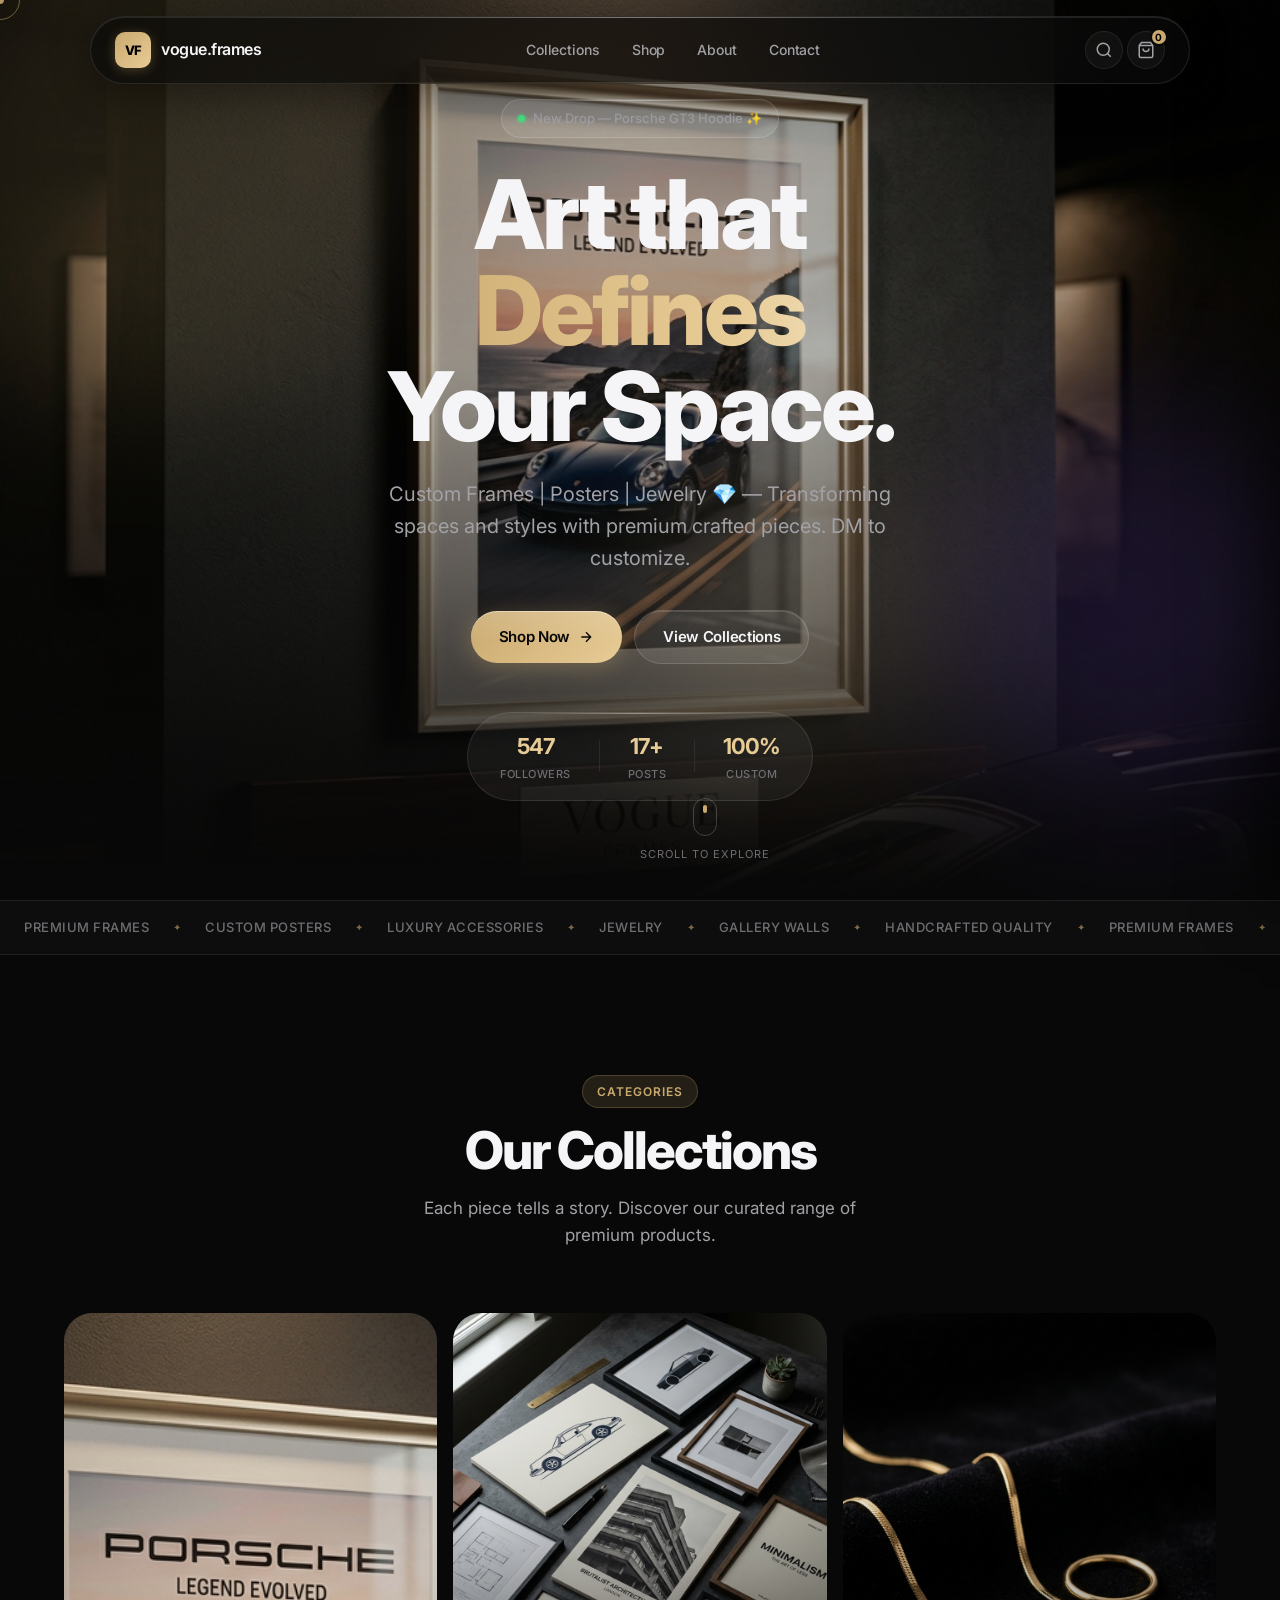
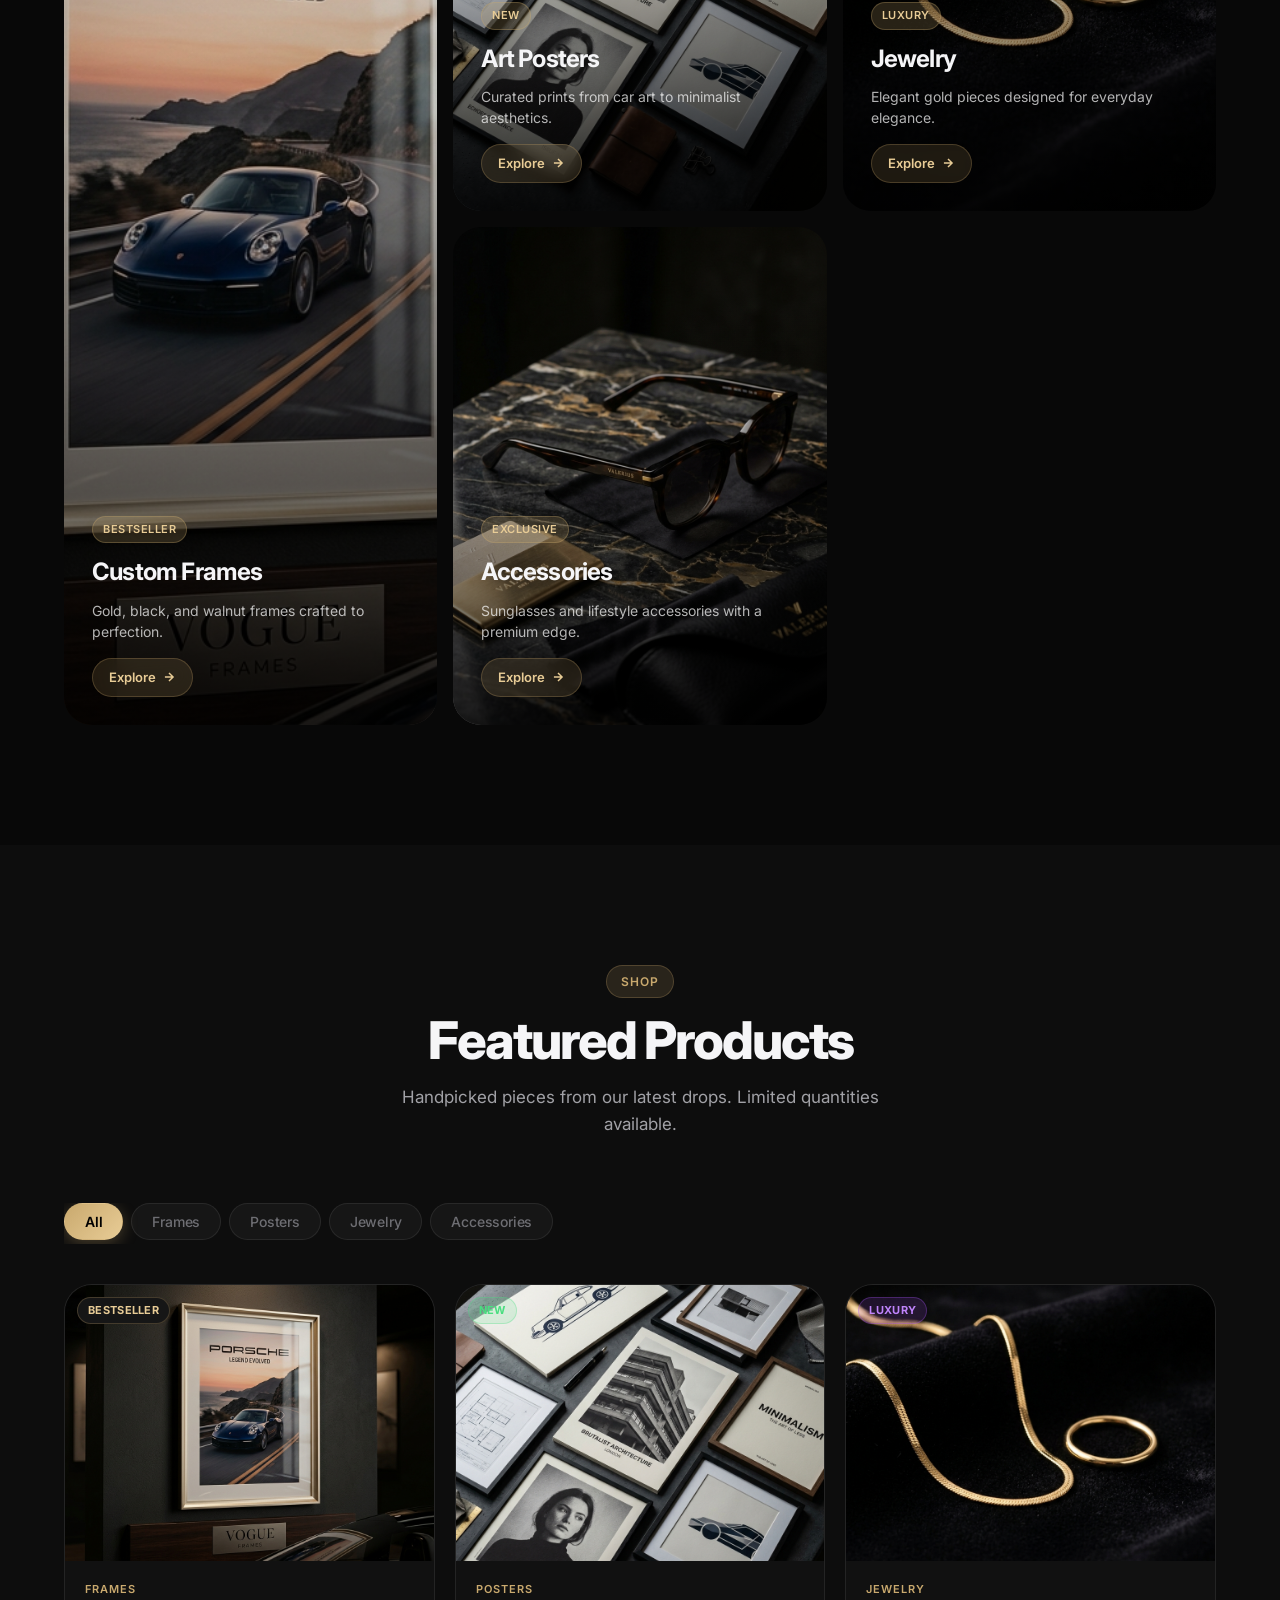
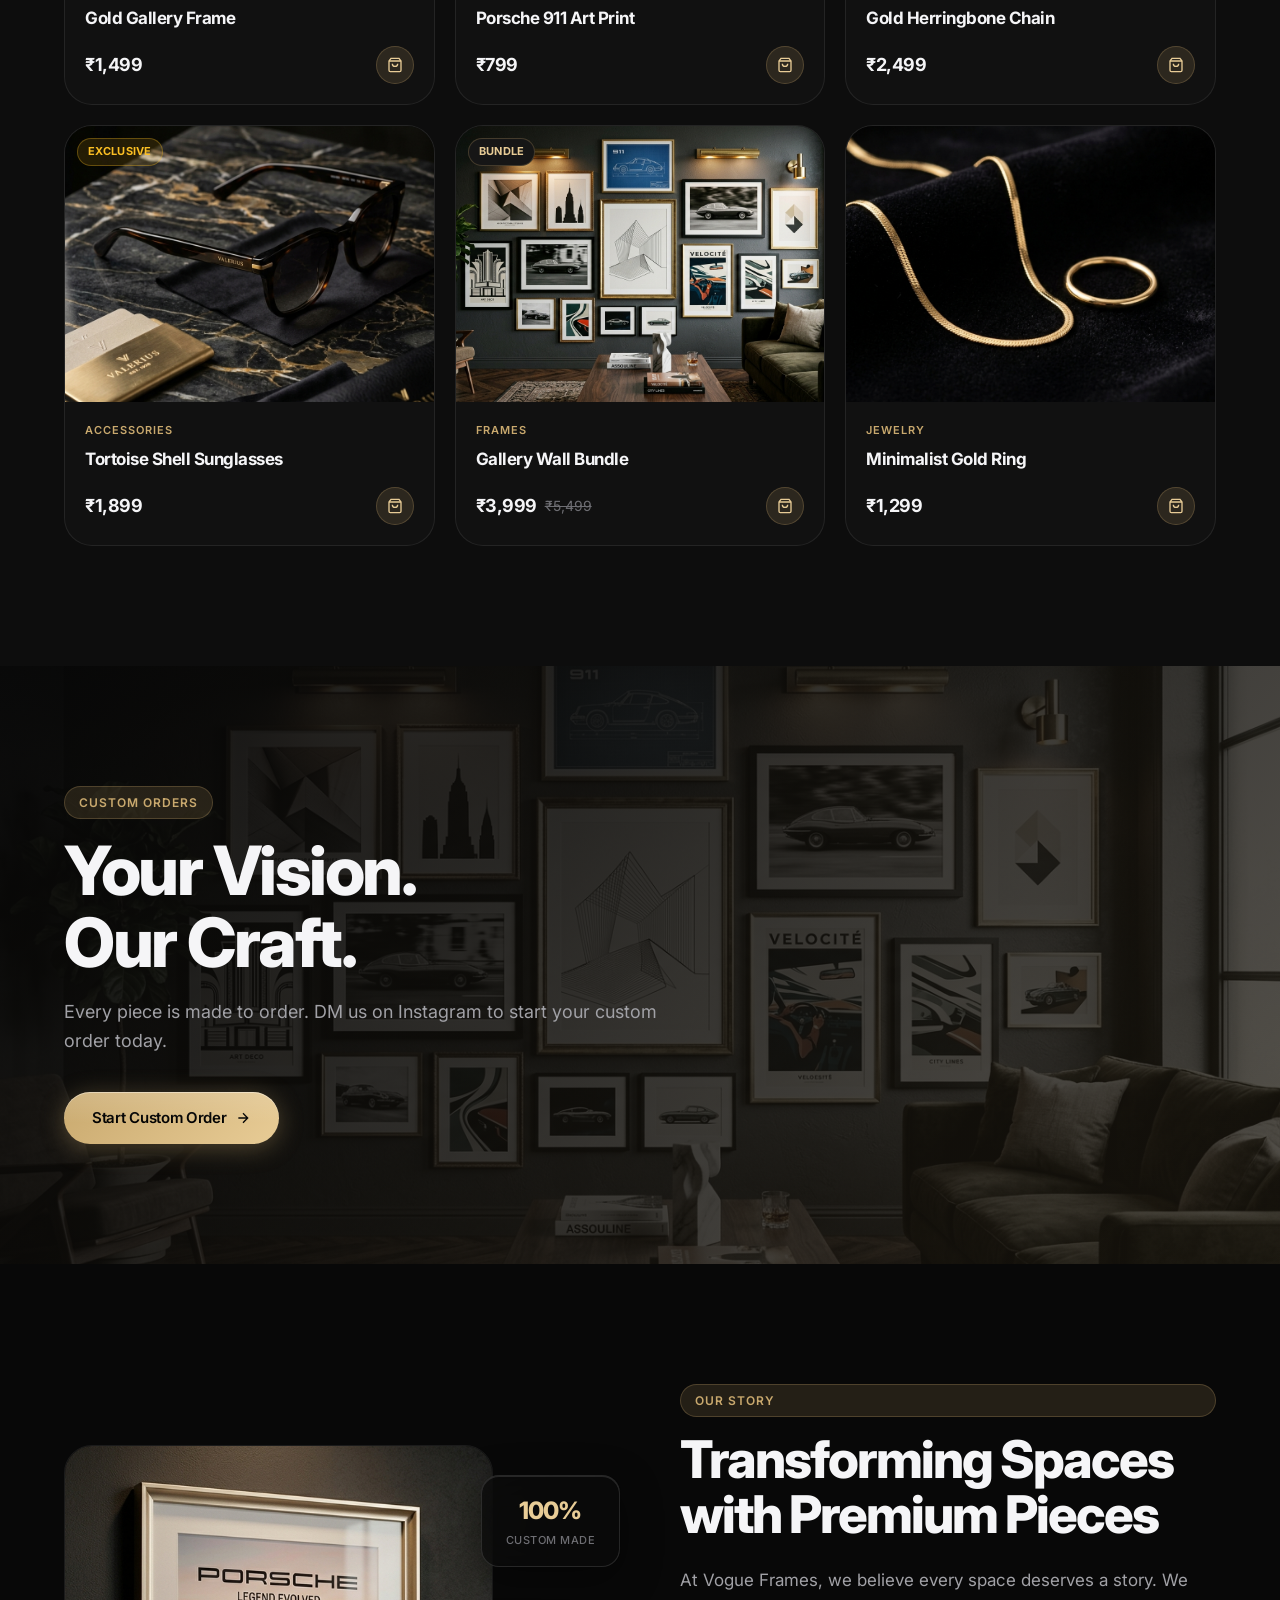
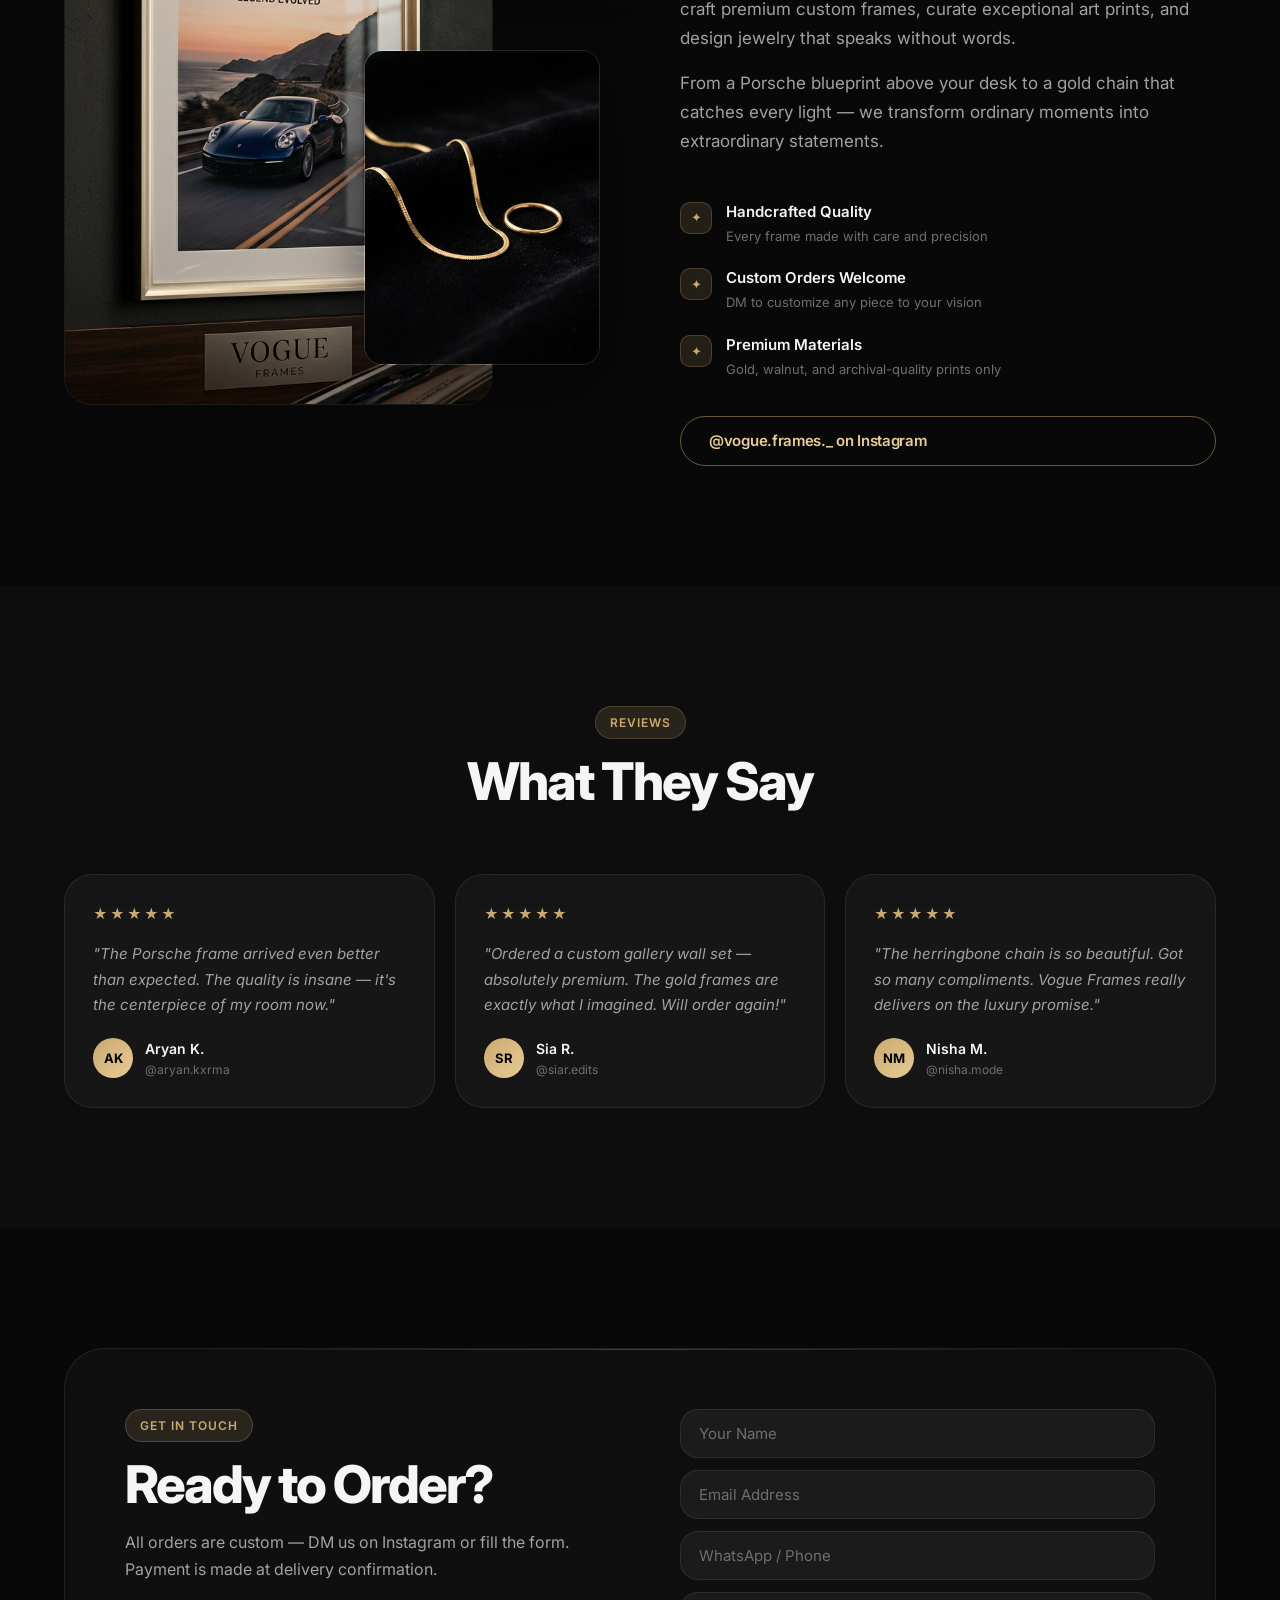
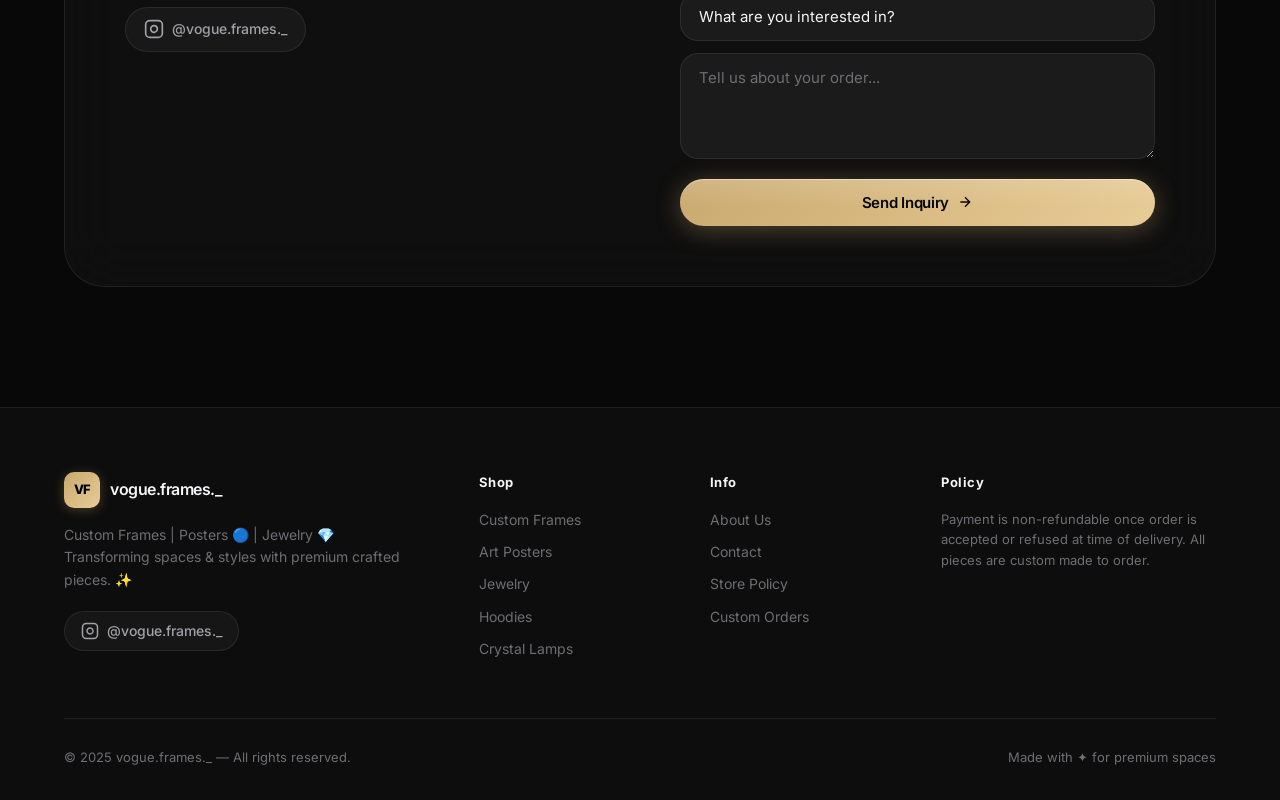
==== commit 2620ff43: "fix: update Instagram handle to @vogue.frames._ + real bio, store policy, product lineup" ====
--- a/index.html
+++ b/index.html
@@ -3,10 +3,10 @@
 <head>
   <meta charset="UTF-8" />
   <meta name="viewport" content="width=device-width, initial-scale=1.0" />
-  <meta name="description" content="Vogue Frames — Premium custom frames, curated posters, and luxury accessories. Transforming spaces with premium crafted pieces." />
-  <meta property="og:title" content="Vogue Frames — Premium Frames & Posters" />
-  <meta property="og:description" content="Elevate your space with premium crafted frames, curated art, and luxury accessories." />
-  <title>Vogue Frames — Premium Frames & Posters</title>
+  <meta name="description" content="vogue.frames._ — Custom Frames | Posters | Jewelry. Transforming spaces and styles with premium crafted pieces. DM to customize." />
+  <meta property="og:title" content="vogue.frames._ — Custom Frames, Posters & Jewelry" />
+  <meta property="og:description" content="Custom Frames | Posters | Jewelry — Transforming spaces and styles with premium crafted pieces ✨ DM to customize your order." />
+  <title>vogue.frames._ — Custom Frames, Posters & Jewelry</title>
   <link rel="preconnect" href="https://fonts.googleapis.com" />
   <link rel="preconnect" href="https://fonts.gstatic.com" crossorigin />
   <link href="https://fonts.googleapis.com/css2?family=Inter:wght@300;400;500;600;700;800;900&display=swap" rel="stylesheet" />
@@ -72,14 +72,14 @@
     <div class="hero-content">
       <div class="hero-badge glass-pill">
         <span class="badge-dot"></span>
-        New Collection Available
+        New Drop — Porsche GT3 Hoodie &#10024;
       </div>
       <h1 class="hero-title">
         <span class="title-line">Art that</span>
         <span class="title-line title-gradient">Defines</span>
         <span class="title-line">Your Space.</span>
       </h1>
-      <p class="hero-subtitle">Premium custom frames, curated posters &amp; luxury accessories — crafted to transform every wall into a statement.</p>
+      <p class="hero-subtitle">Custom Frames | Posters | Jewelry &#128142; — Transforming spaces and styles with premium crafted pieces. DM to customize.</p>
       <div class="hero-actions">
         <a href="#products" class="btn btn-primary liquid-btn" id="hero-shop-btn">
           <span>Shop Now</span>
@@ -471,7 +471,7 @@
               </div>
             </div>
           </div>
-          <a href="https://instagram.com/vogueframes" target="_blank" class="btn btn-outline" id="about-ig-btn">Follow on Instagram</a>
+          <a href="https://instagram.com/vogue.frames._" target="_blank" class="btn btn-outline" id="about-ig-btn">@vogue.frames._ on Instagram</a>
         </div>
       </div>
     </div>
@@ -531,9 +531,9 @@
           <h2 class="section-title">Ready to Order?</h2>
           <p class="contact-body">All orders are custom — DM us on Instagram or fill the form. Payment is made at delivery confirmation.</p>
           <div class="contact-links">
-            <a href="https://instagram.com/vogueframes" target="_blank" class="contact-social-link" id="contact-ig">
+            <a href="https://instagram.com/vogue.frames._" target="_blank" class="contact-social-link" id="contact-ig">
               <svg width="20" height="20" viewBox="0 0 24 24" fill="none" stroke="currentColor" stroke-width="2"><rect x="2" y="2" width="20" height="20" rx="5" ry="5"/><path d="M16 11.37A4 4 0 1 1 12.63 8 4 4 0 0 1 16 11.37z"/><line x1="17.5" y1="6.5" x2="17.51" y2="6.5"/></svg>
-              @vogueframes
+              @vogue.frames._
             </a>
           </div>
         </div>
@@ -576,12 +576,12 @@
         <div class="footer-brand">
           <div class="footer-logo">
             <div class="logo-mark">VF</div>
-            <span class="logo-text">vogue.frames</span>
-          </div>
-          <p class="footer-tagline">Transforming spaces &amp; styles<br/>with premium crafted pieces. &#10022;</p>
-          <a href="https://instagram.com/vogueframes" target="_blank" class="footer-ig-link" id="footer-ig">
+            <span class="logo-text">vogue.frames._</span>
+          </div>
+          <p class="footer-tagline">Custom Frames | Posters &#128309; | Jewelry &#128142;<br/>Transforming spaces &amp; styles with premium crafted pieces. &#10024;</p>
+          <a href="https://instagram.com/vogue.frames._" target="_blank" class="footer-ig-link" id="footer-ig">
             <svg width="18" height="18" viewBox="0 0 24 24" fill="none" stroke="currentColor" stroke-width="2"><rect x="2" y="2" width="20" height="20" rx="5" ry="5"/><path d="M16 11.37A4 4 0 1 1 12.63 8 4 4 0 0 1 16 11.37z"/><line x1="17.5" y1="6.5" x2="17.51" y2="6.5"/></svg>
-            @vogueframes
+            @vogue.frames._
           </a>
         </div>
         <div class="footer-links-group">
@@ -589,22 +589,23 @@
           <a href="#products" class="footer-link">Custom Frames</a>
           <a href="#products" class="footer-link">Art Posters</a>
           <a href="#products" class="footer-link">Jewelry</a>
-          <a href="#products" class="footer-link">Accessories</a>
+          <a href="#products" class="footer-link">Hoodies</a>
+          <a href="#products" class="footer-link">Crystal Lamps</a>
         </div>
         <div class="footer-links-group">
           <h4 class="footer-heading">Info</h4>
           <a href="#about" class="footer-link">About Us</a>
           <a href="#contact" class="footer-link">Contact</a>
-          <a href="#" class="footer-link">Store Policy</a>
-          <a href="#" class="footer-link">Custom Orders</a>
+          <a href="https://instagram.com/vogue.frames._" target="_blank" class="footer-link">Store Policy</a>
+          <a href="#contact" class="footer-link">Custom Orders</a>
         </div>
         <div class="footer-links-group">
           <h4 class="footer-heading">Policy</h4>
-          <p class="footer-policy-note">Payment is non-refundable once order is confirmed. All pieces are custom made to order.</p>
+          <p class="footer-policy-note">Payment is non-refundable once order is accepted or refused at time of delivery. All pieces are custom made to order.</p>
         </div>
       </div>
       <div class="footer-bottom">
-        <span>&#169; 2025 Vogue Frames. All rights reserved.</span>
+        <span>&#169; 2025 vogue.frames._ — All rights reserved.</span>
         <span>Made with &#10022; for premium spaces</span>
       </div>
     </div>
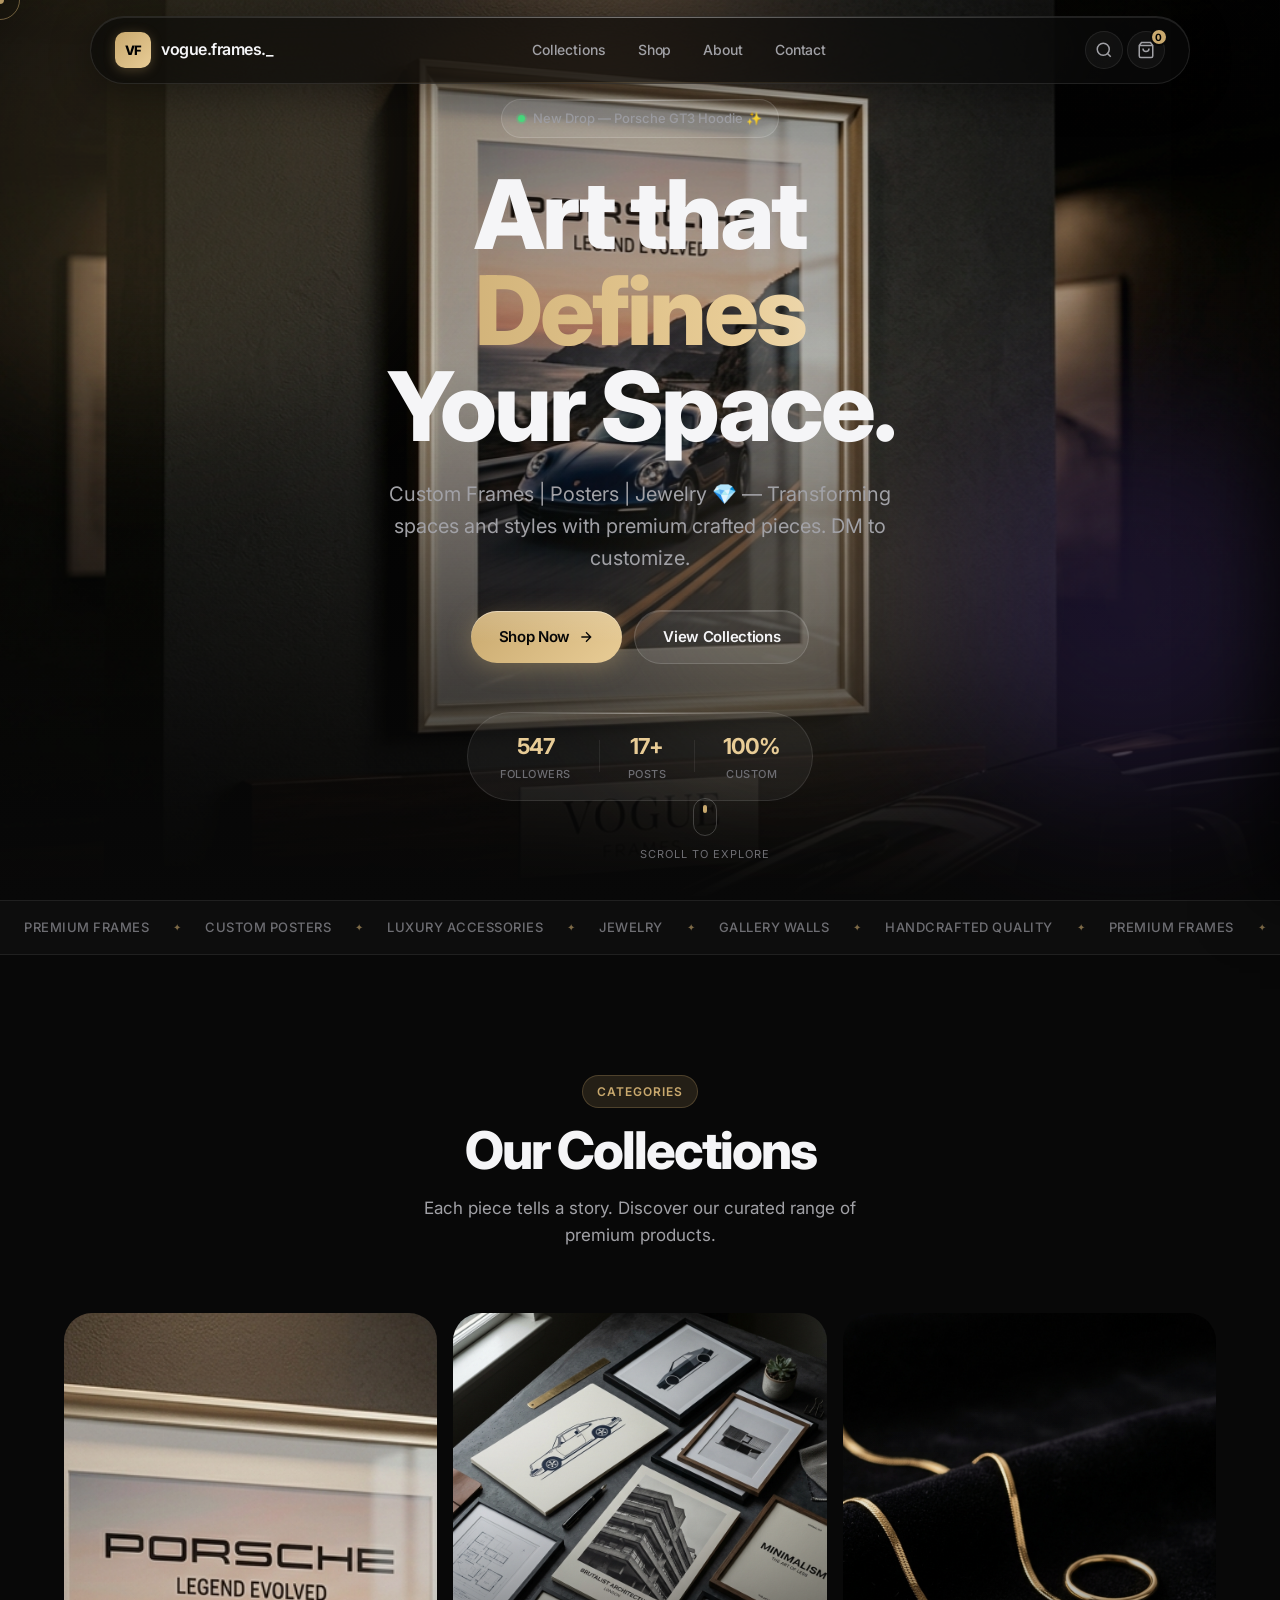
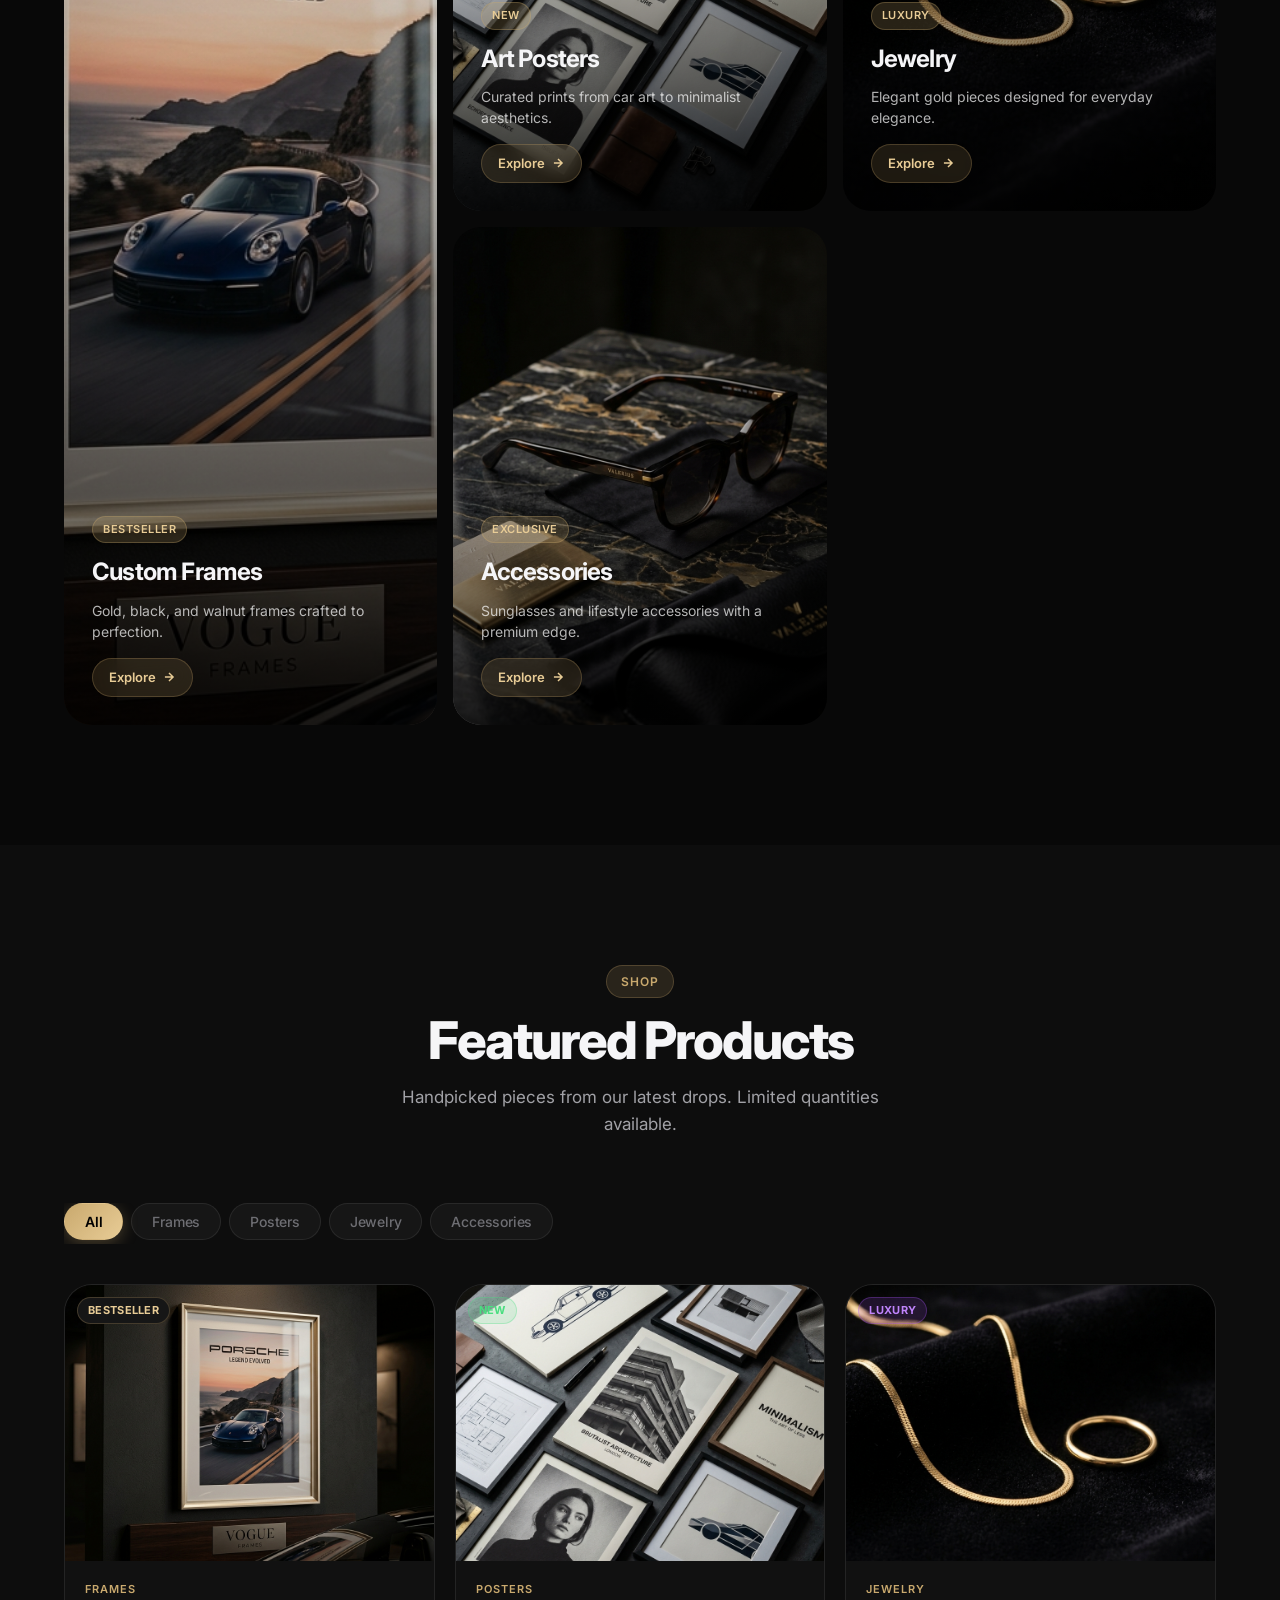
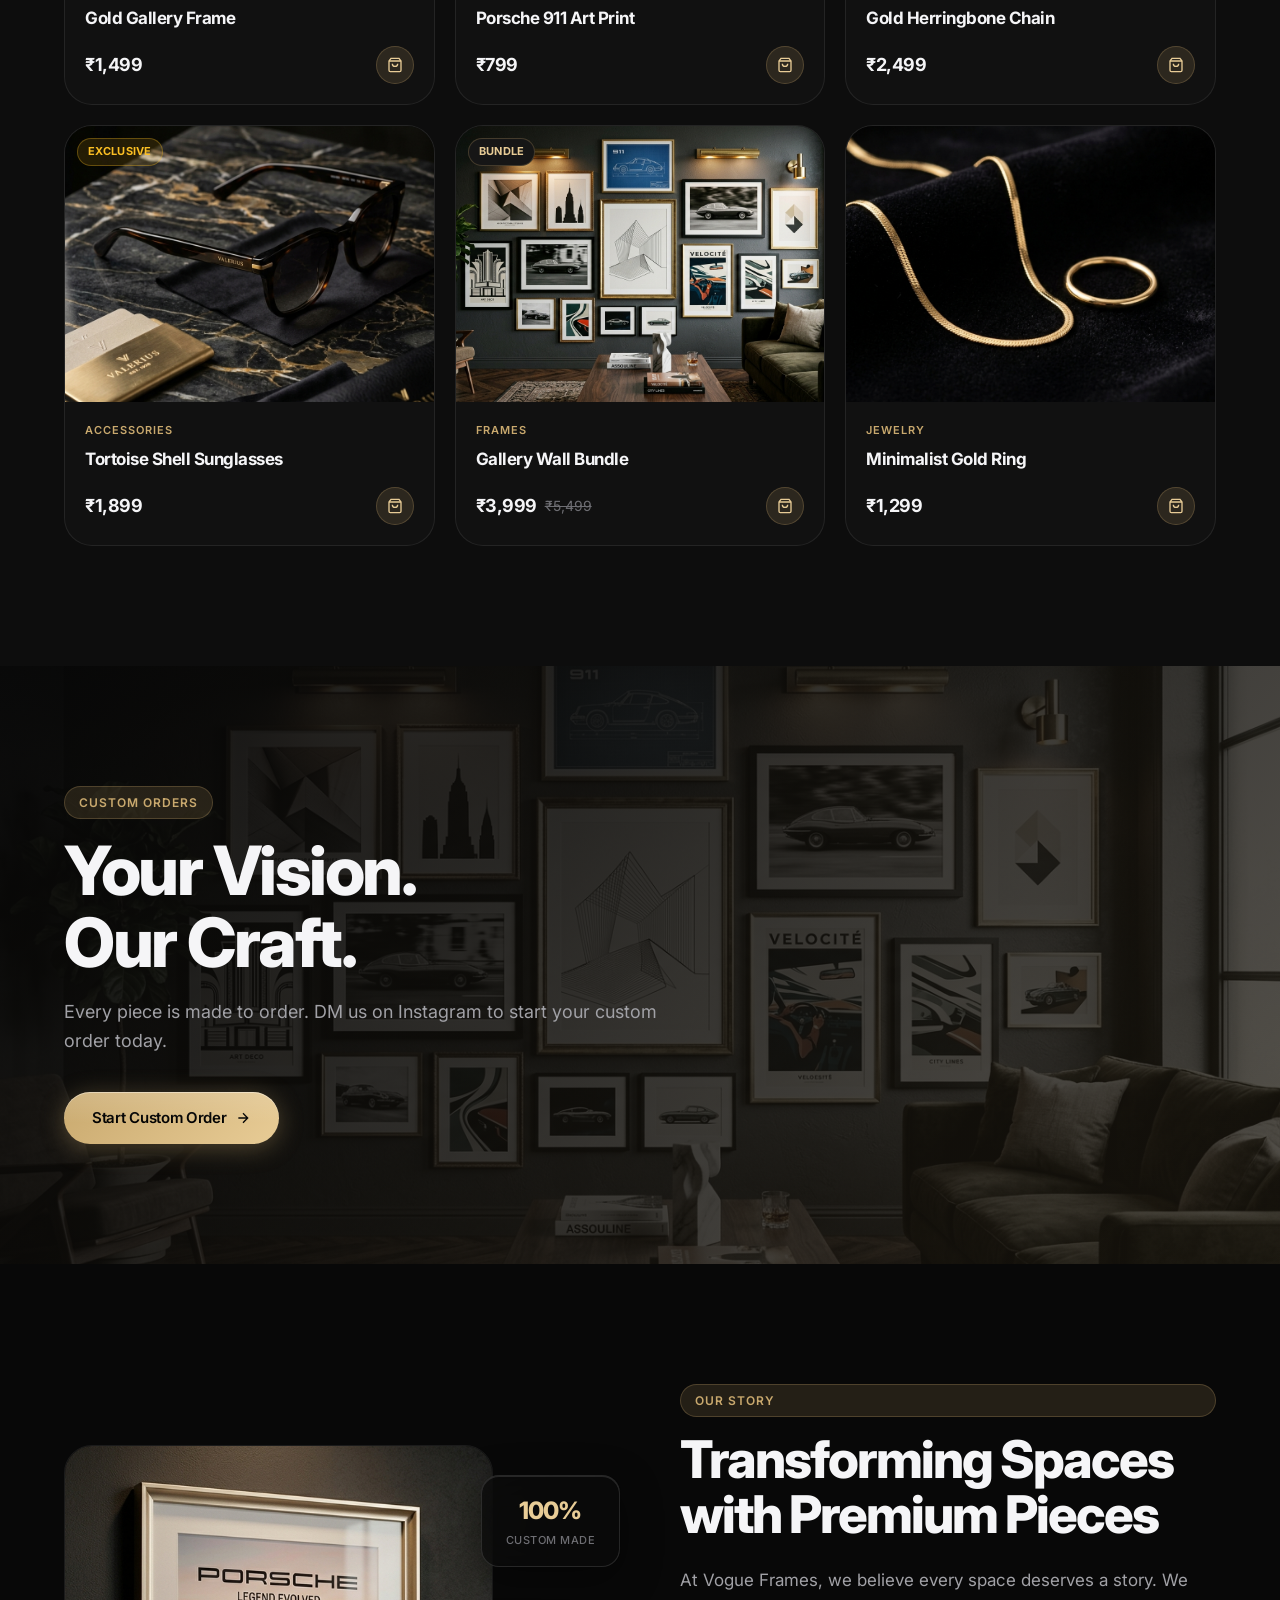
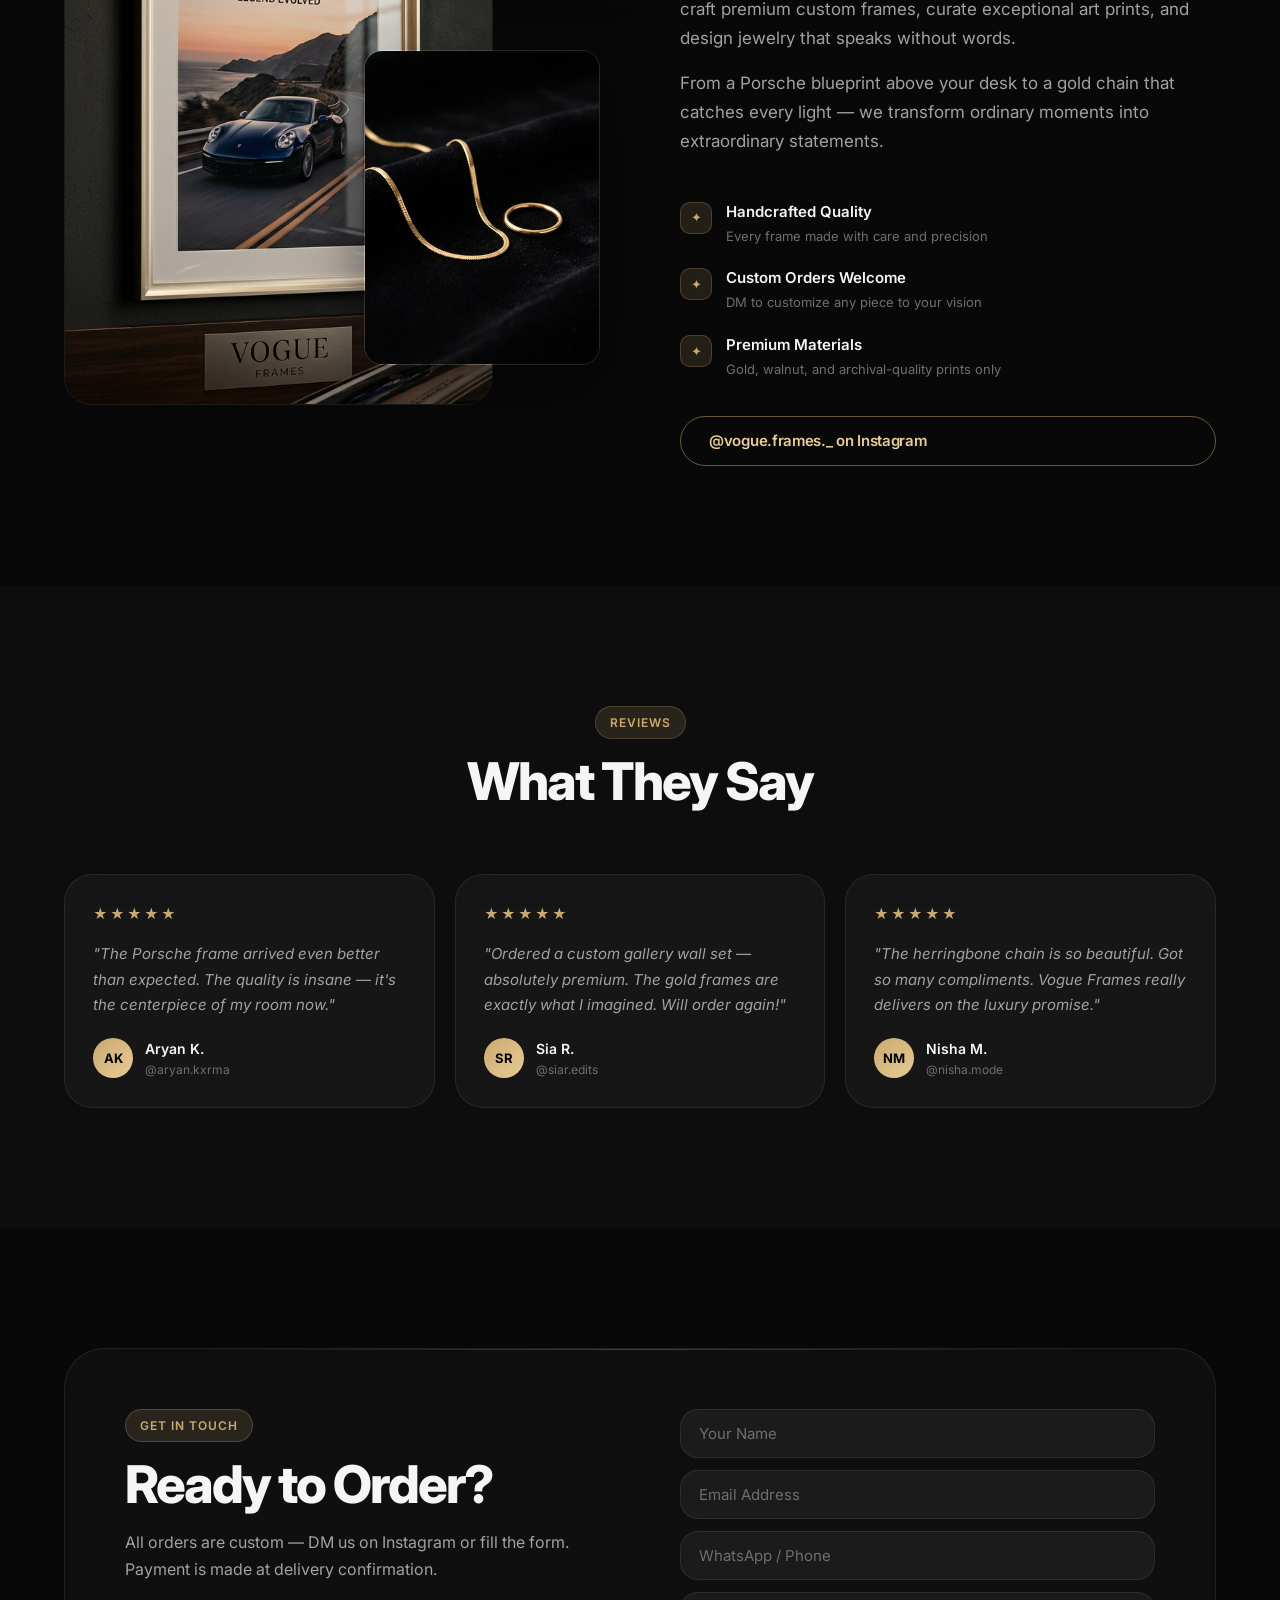
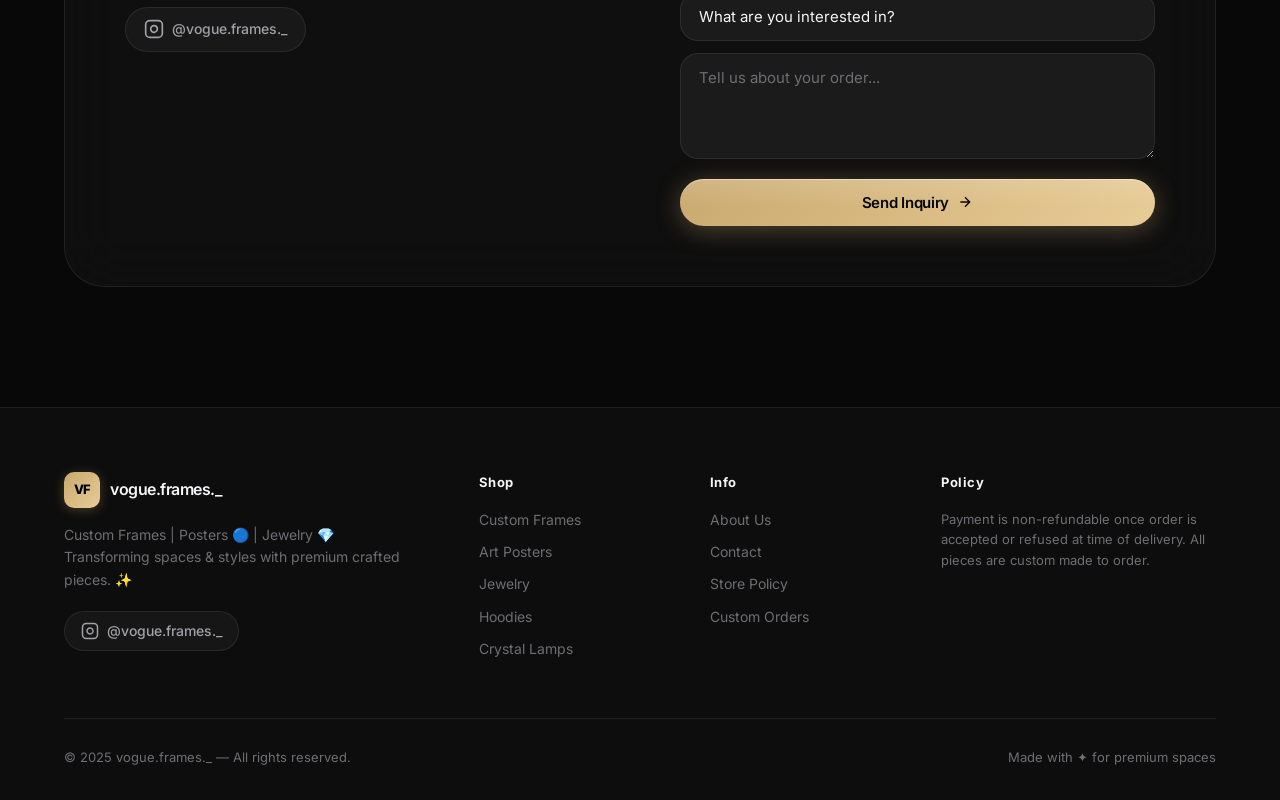
==== commit 25327e3a: "chore: align navbar logo text with official handle vogue.frames._" ====
--- a/index.html
+++ b/index.html
@@ -23,7 +23,7 @@
     <div class="nav-inner">
       <a href="#" class="nav-logo" id="nav-logo-link">
         <div class="logo-mark">VF</div>
-        <span class="logo-text">vogue.frames</span>
+        <span class="logo-text">vogue.frames._</span>
       </a>
       <ul class="nav-links" id="nav-links">
         <li><a href="#collections" class="nav-link">Collections</a></li>
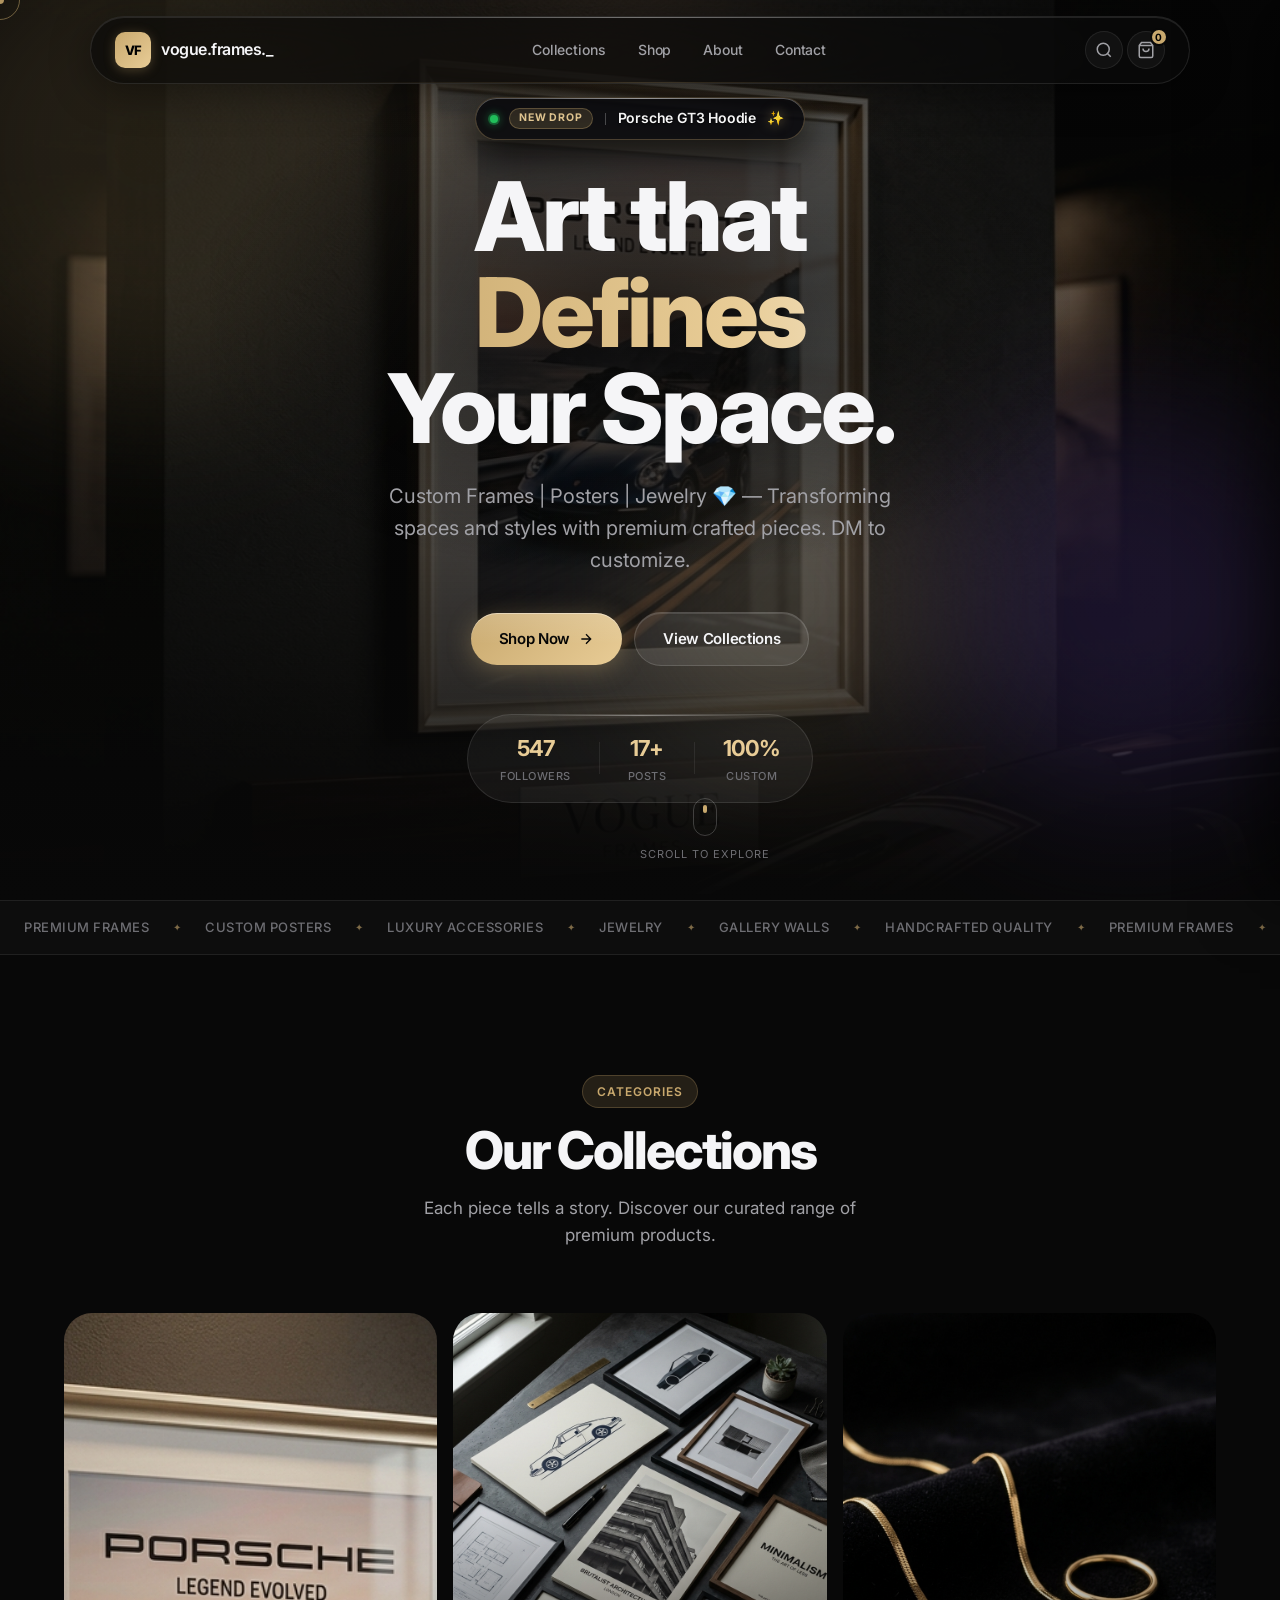
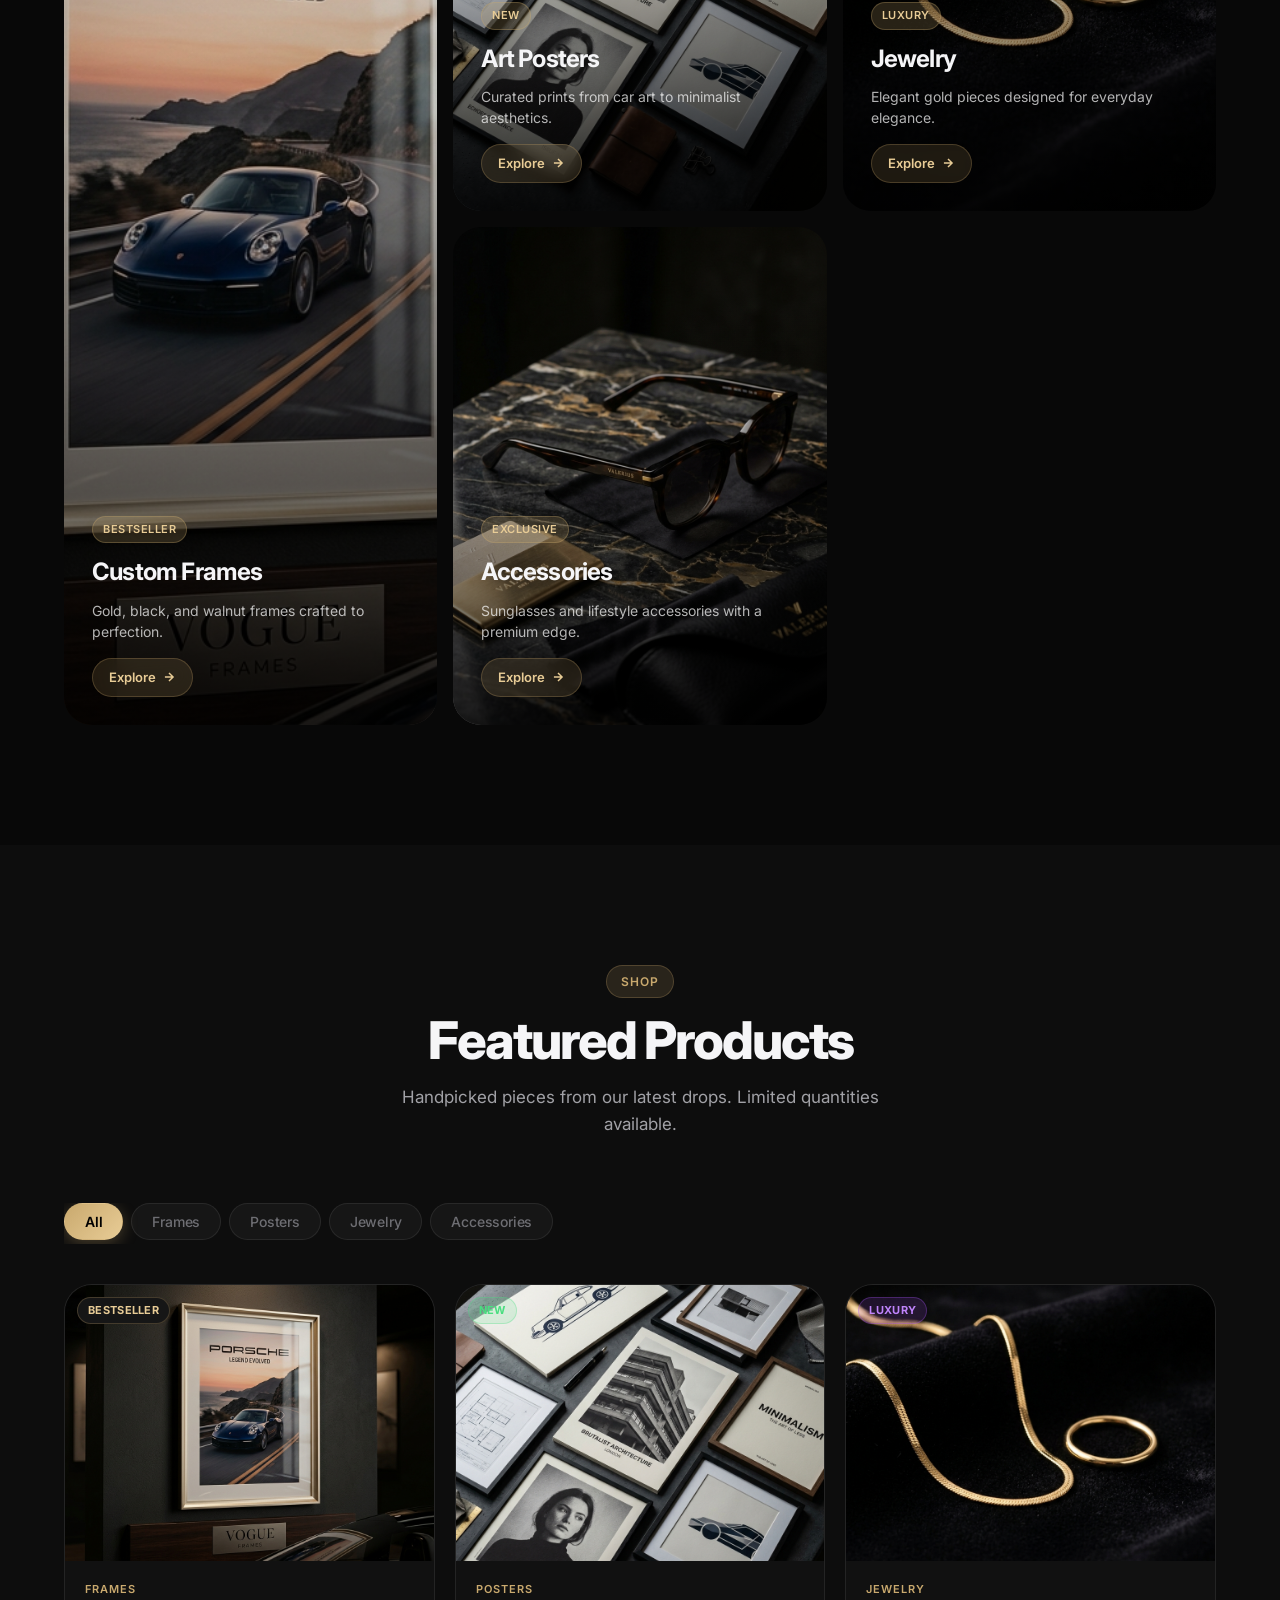
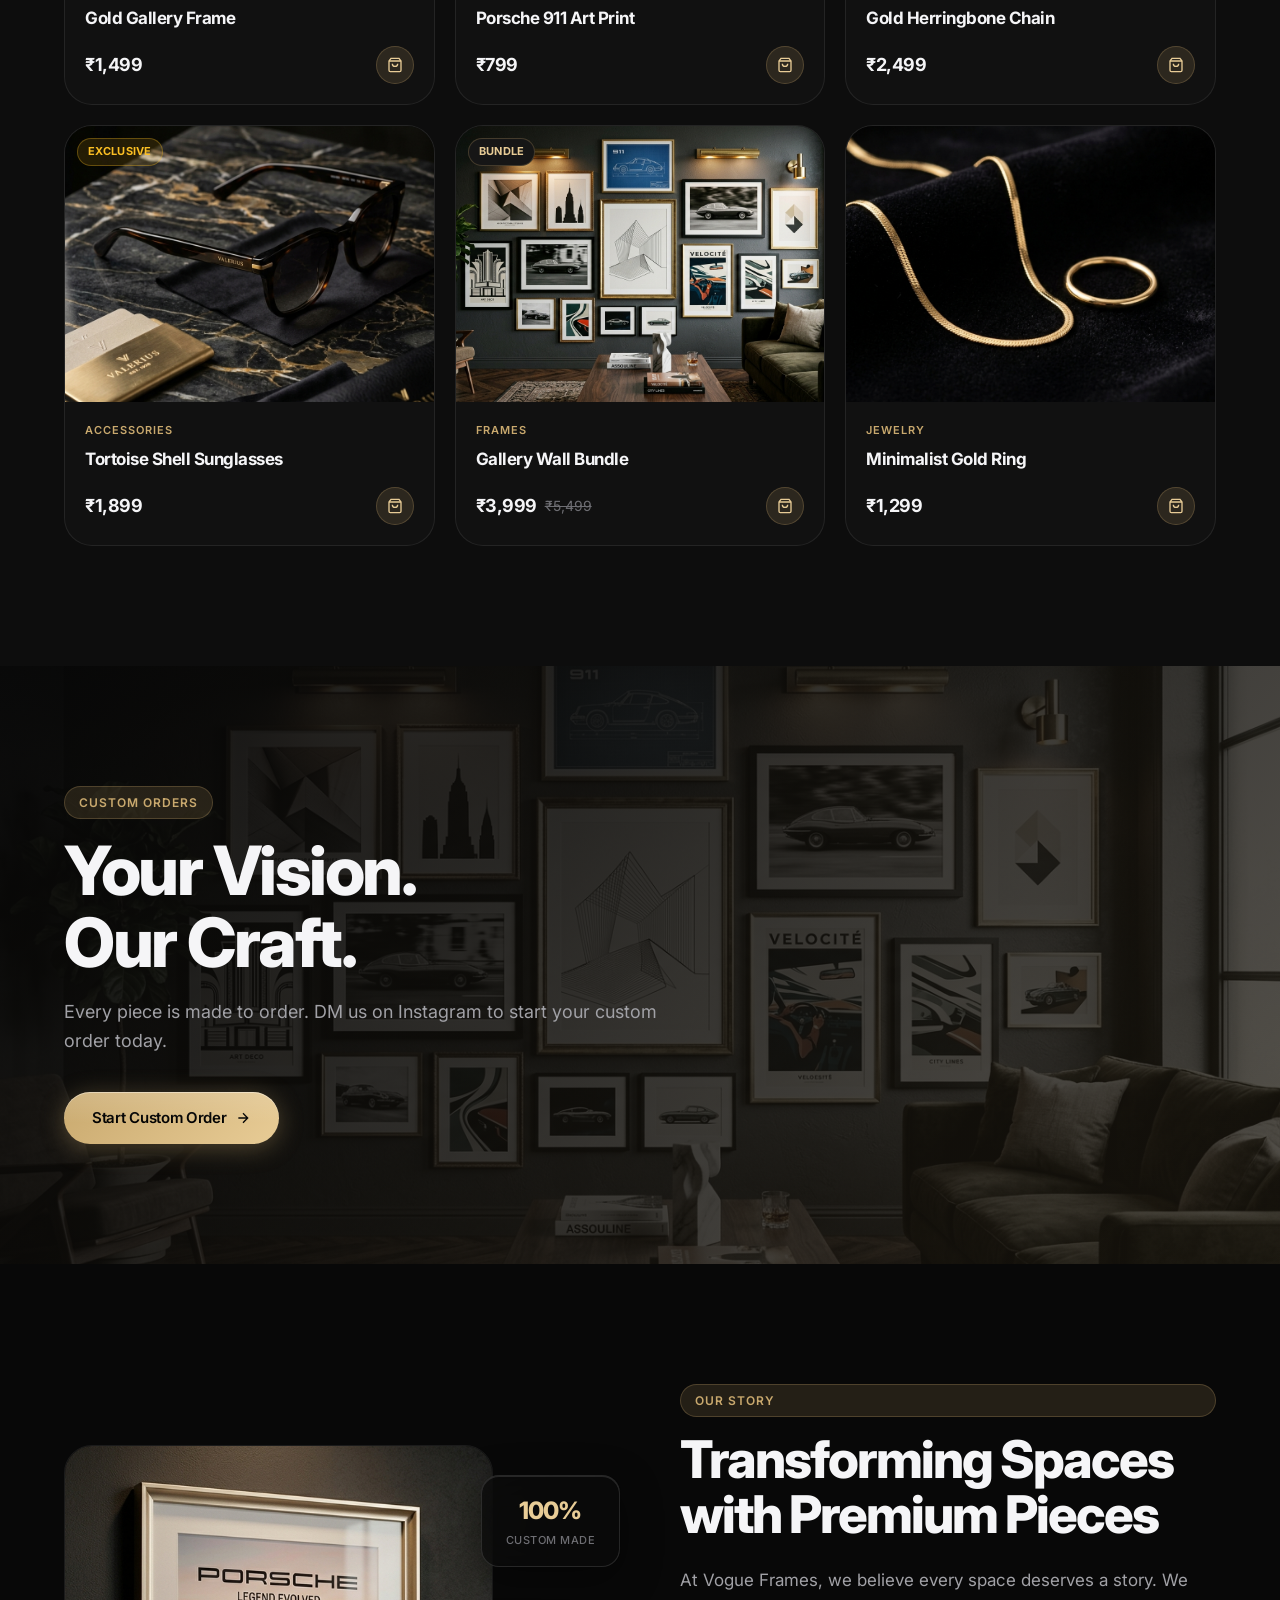
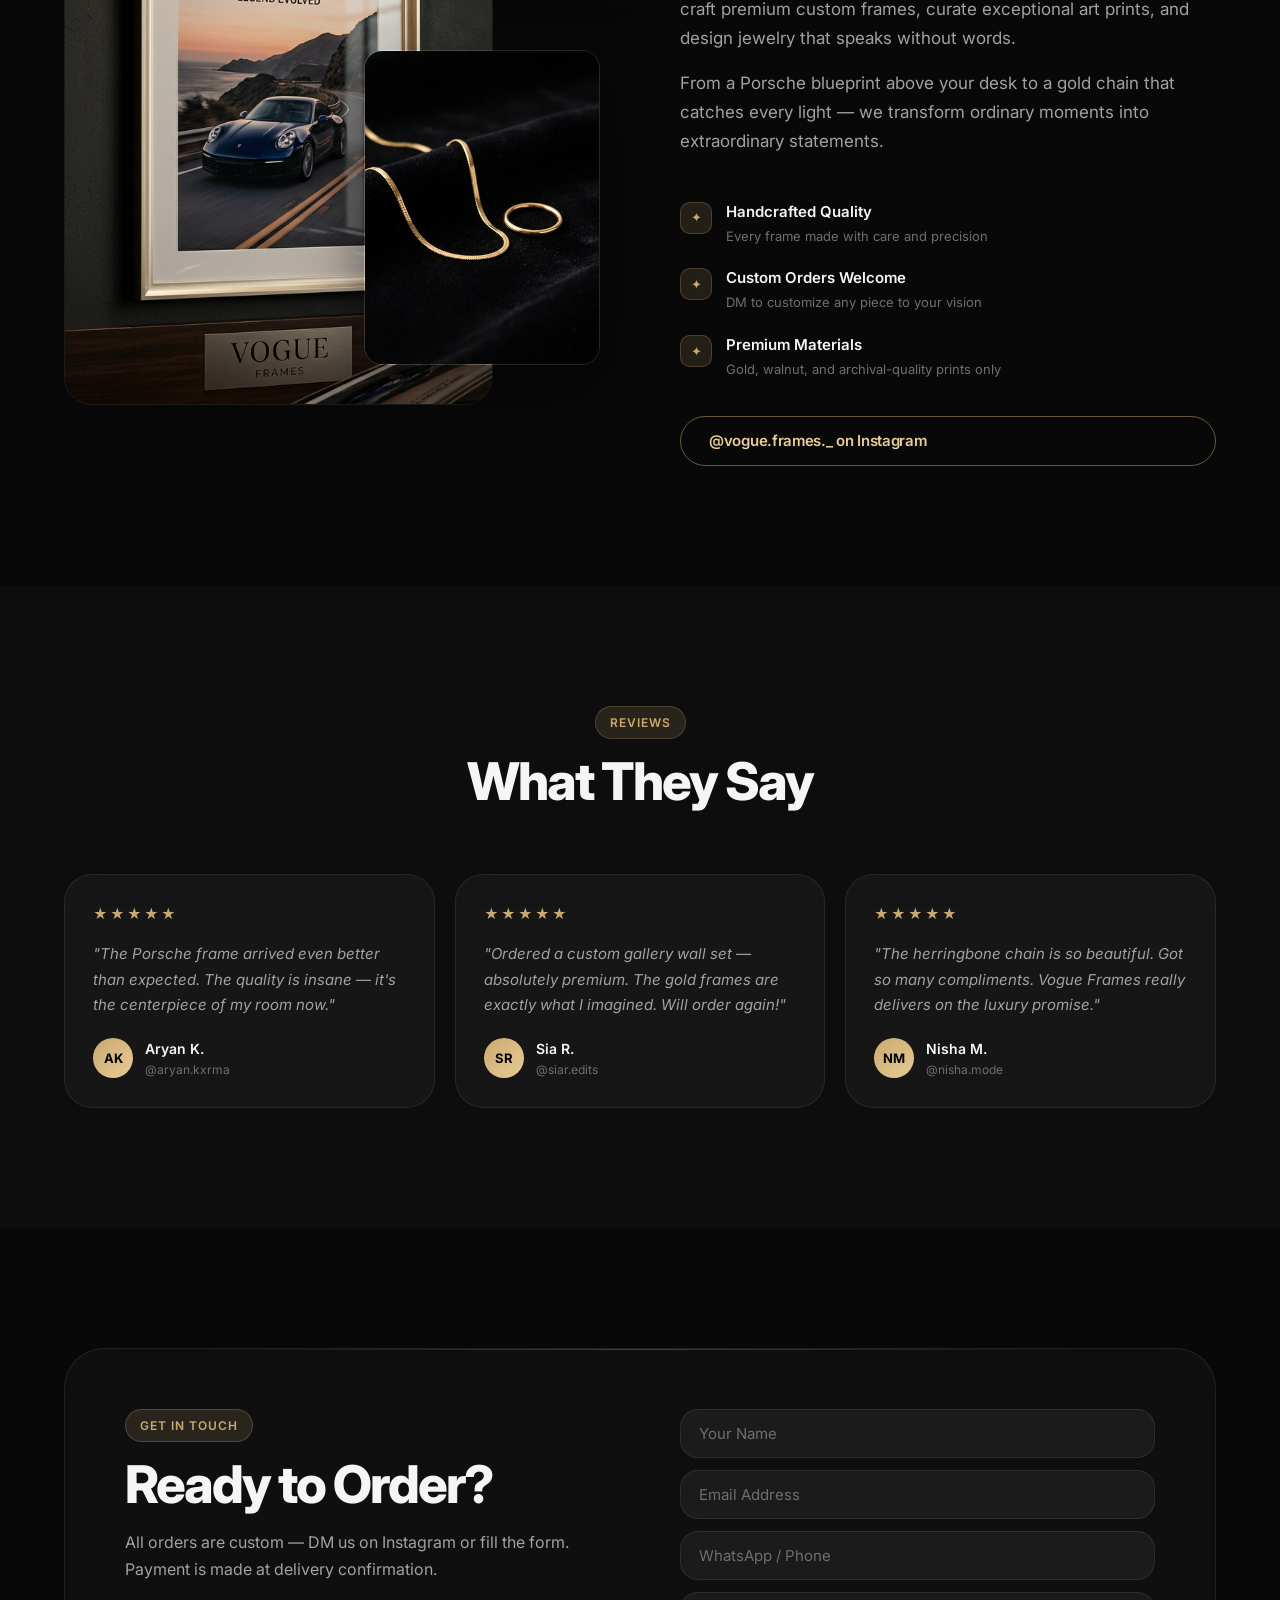
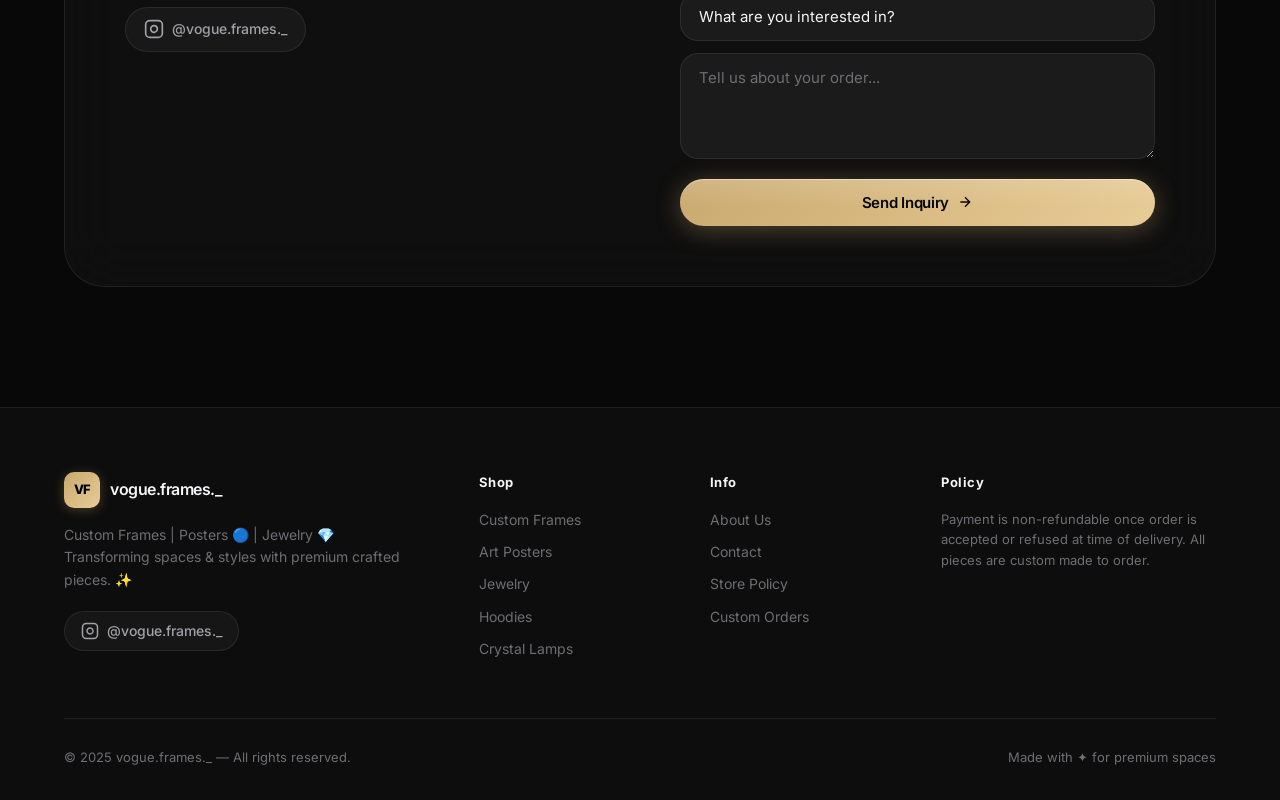
==== commit 63727300: "fix(ui): enhance hero badge contrast & legibility for Porsche GT3 Hoodie drop" ====
--- a/index.html
+++ b/index.html
@@ -70,10 +70,13 @@
     <div class="orb orb-3"></div>
 
     <div class="hero-content">
-      <div class="hero-badge glass-pill">
+      <a href="#products" class="hero-badge glass-pill" id="hero-badge-link" aria-label="New Drop: Porsche GT3 Hoodie">
         <span class="badge-dot"></span>
-        New Drop — Porsche GT3 Hoodie &#10024;
-      </div>
+        <span class="badge-tag">NEW DROP</span>
+        <span class="badge-divider"></span>
+        <span class="badge-title">Porsche GT3 Hoodie</span>
+        <span class="badge-sparkle">&#10024;</span>
+      </a>
       <h1 class="hero-title">
         <span class="title-line">Art that</span>
         <span class="title-line title-gradient">Defines</span>
--- a/styles.css
+++ b/styles.css
@@ -341,11 +341,24 @@
   inset: 0;
   background: linear-gradient(
     to bottom,
-    rgba(8,8,8,0.3) 0%,
-    rgba(8,8,8,0.2) 40%,
-    rgba(8,8,8,0.7) 80%,
+    rgba(8,8,8,0.72) 0%,
+    rgba(8,8,8,0.56) 35%,
+    rgba(8,8,8,0.78) 75%,
     rgba(8,8,8,1) 100%
   );
+}
+
+/* Contrast shield behind hero text */
+.hero::after {
+  content: '';
+  position: absolute;
+  top: 36%; left: 50%;
+  transform: translate(-50%, -50%);
+  width: min(860px, 94vw);
+  height: 480px;
+  background: radial-gradient(ellipse at center, rgba(8,8,8,0.75) 0%, rgba(8,8,8,0) 75%);
+  pointer-events: none;
+  z-index: 5;
 }
 
 /* Floating orbs — ambient light effect */
@@ -381,25 +394,71 @@
 .hero-badge {
   display: inline-flex;
   align-items: center;
-  gap: 8px;
-  padding: 8px 16px;
-  font-size: 13px;
+  gap: 11px;
+  padding: 9px 20px 9px 14px;
+  font-size: 14px;
   font-weight: 500;
-  color: var(--text-2);
+  color: #ffffff;
   margin-bottom: 28px;
+  background: rgba(12, 12, 16, 0.92);
+  backdrop-filter: blur(32px) saturate(220%);
+  -webkit-backdrop-filter: blur(32px) saturate(220%);
+  border: 1px solid rgba(201, 169, 110, 0.32);
+  border-radius: var(--radius-full);
+  box-shadow: 0 12px 36px rgba(0, 0, 0, 0.85), 0 0 24px rgba(201, 169, 110, 0.12), inset 0 1px 0 rgba(255, 255, 255, 0.35);
   animation: hero-in 1.2s 0.1s var(--ease-out) both;
+  cursor: pointer;
+  text-decoration: none;
+  transition: transform 0.25s var(--ease-spring), border-color 0.25s, box-shadow 0.25s;
+}
+
+.hero-badge:hover {
+  transform: translateY(-2px) scale(1.02);
+  border-color: rgba(201, 169, 110, 0.65);
+  box-shadow: 0 16px 44px rgba(0, 0, 0, 0.9), 0 0 30px rgba(201, 169, 110, 0.3), inset 0 1px 0 rgba(255, 255, 255, 0.5);
+  color: #ffffff;
 }
 
 .badge-dot {
-  width: 7px; height: 7px;
+  width: 8px; height: 8px;
   border-radius: 50%;
-  background: #4ade80;
-  box-shadow: 0 0 0 2px rgba(74,222,128,0.3);
+  background: #22c55e;
+  box-shadow: 0 0 0 2px rgba(34,197,94,0.35), 0 0 10px rgba(34,197,94,0.8);
   animation: pulse-green 2s ease-in-out infinite;
-}
-@keyframes pulse-green {
-  0%,100% { box-shadow: 0 0 0 2px rgba(74,222,128,0.3); }
-  50%      { box-shadow: 0 0 0 6px rgba(74,222,128,0.1); }
+  flex-shrink: 0;
+}
+
+.badge-tag {
+  font-size: 10.5px;
+  font-weight: 700;
+  text-transform: uppercase;
+  letter-spacing: 0.8px;
+  color: var(--gold-light);
+  background: rgba(201, 169, 110, 0.18);
+  padding: 3px 9px;
+  border-radius: var(--radius-full);
+  border: 1px solid rgba(201, 169, 110, 0.35);
+  line-height: 1.2;
+}
+
+.badge-divider {
+  width: 1px;
+  height: 12px;
+  background: rgba(255, 255, 255, 0.25);
+  margin: 0 1px;
+}
+
+.badge-title {
+  color: #ffffff;
+  font-weight: 600;
+  letter-spacing: -0.2px;
+  text-shadow: 0 1px 2px rgba(0, 0, 0, 0.8);
+}
+
+.badge-sparkle {
+  color: var(--gold-light);
+  font-size: 14px;
+  filter: drop-shadow(0 0 6px rgba(201, 169, 110, 0.7));
 }
 
 .hero-title {
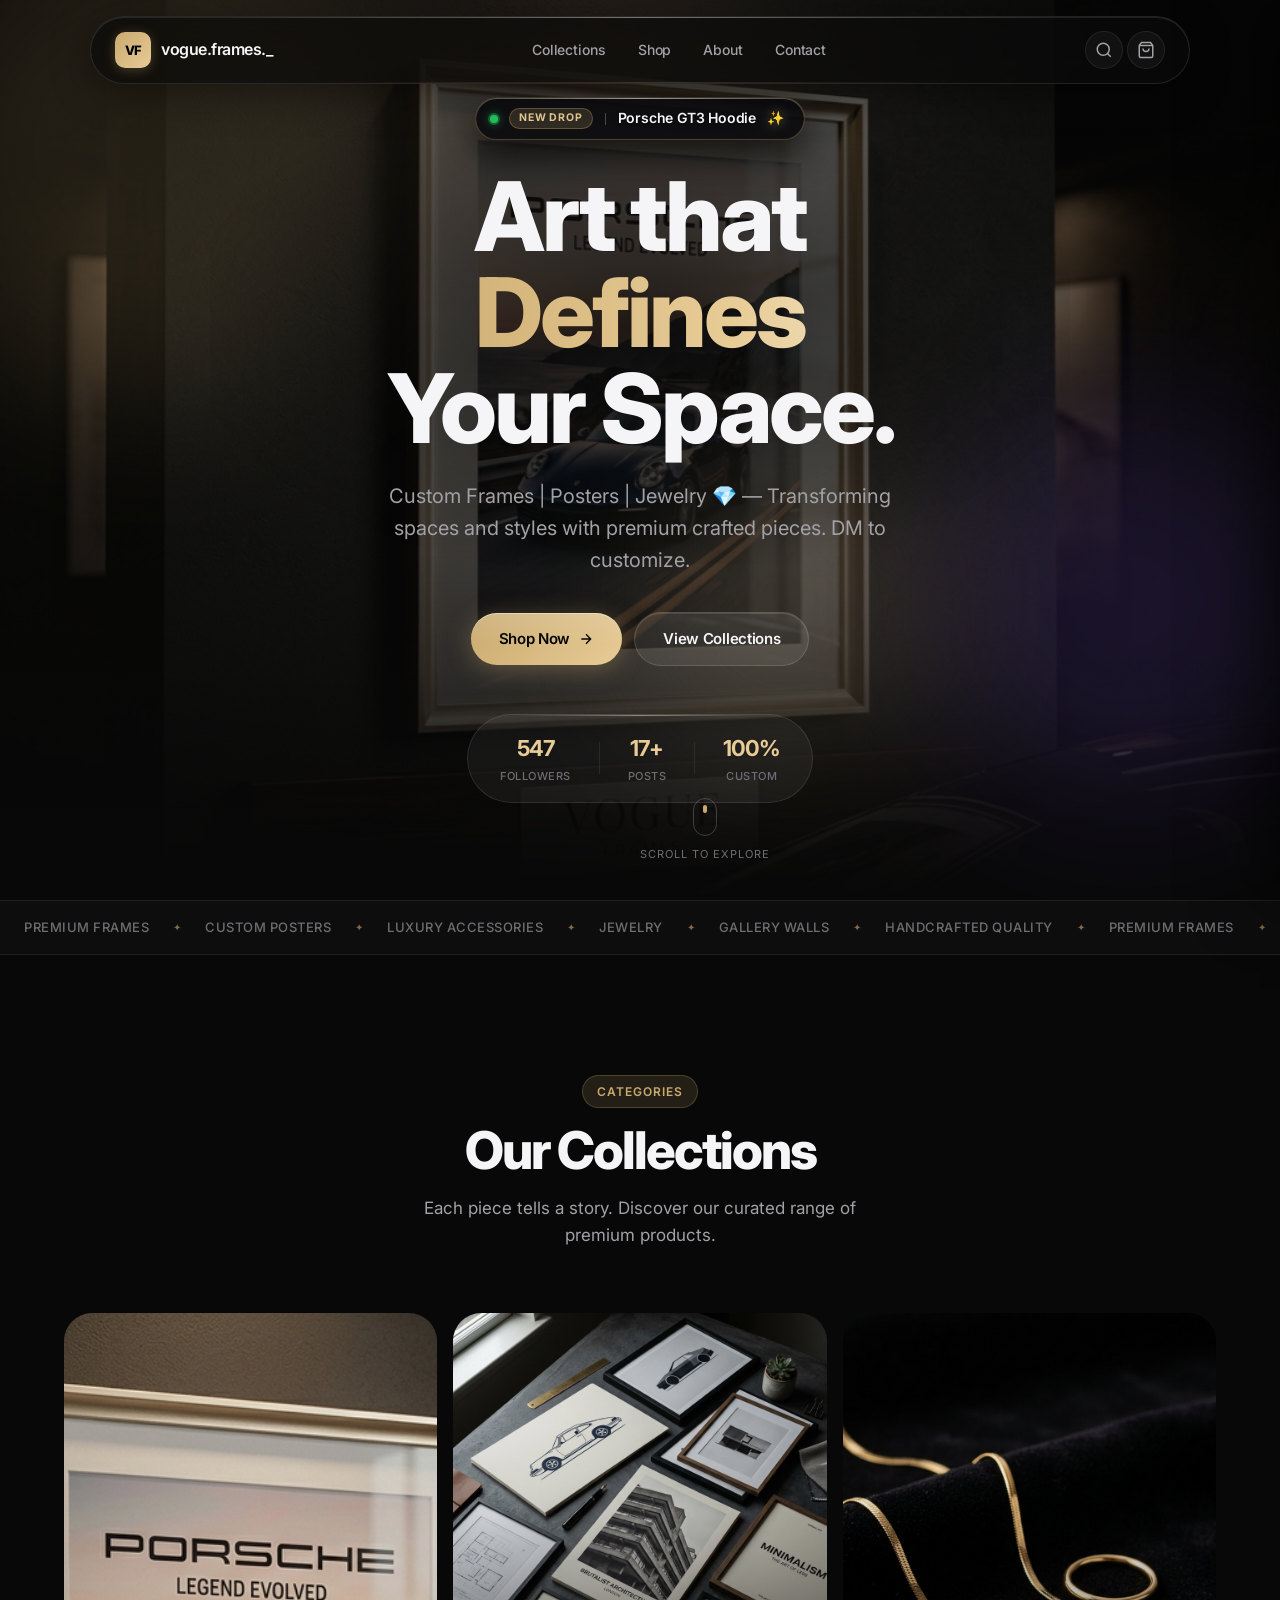
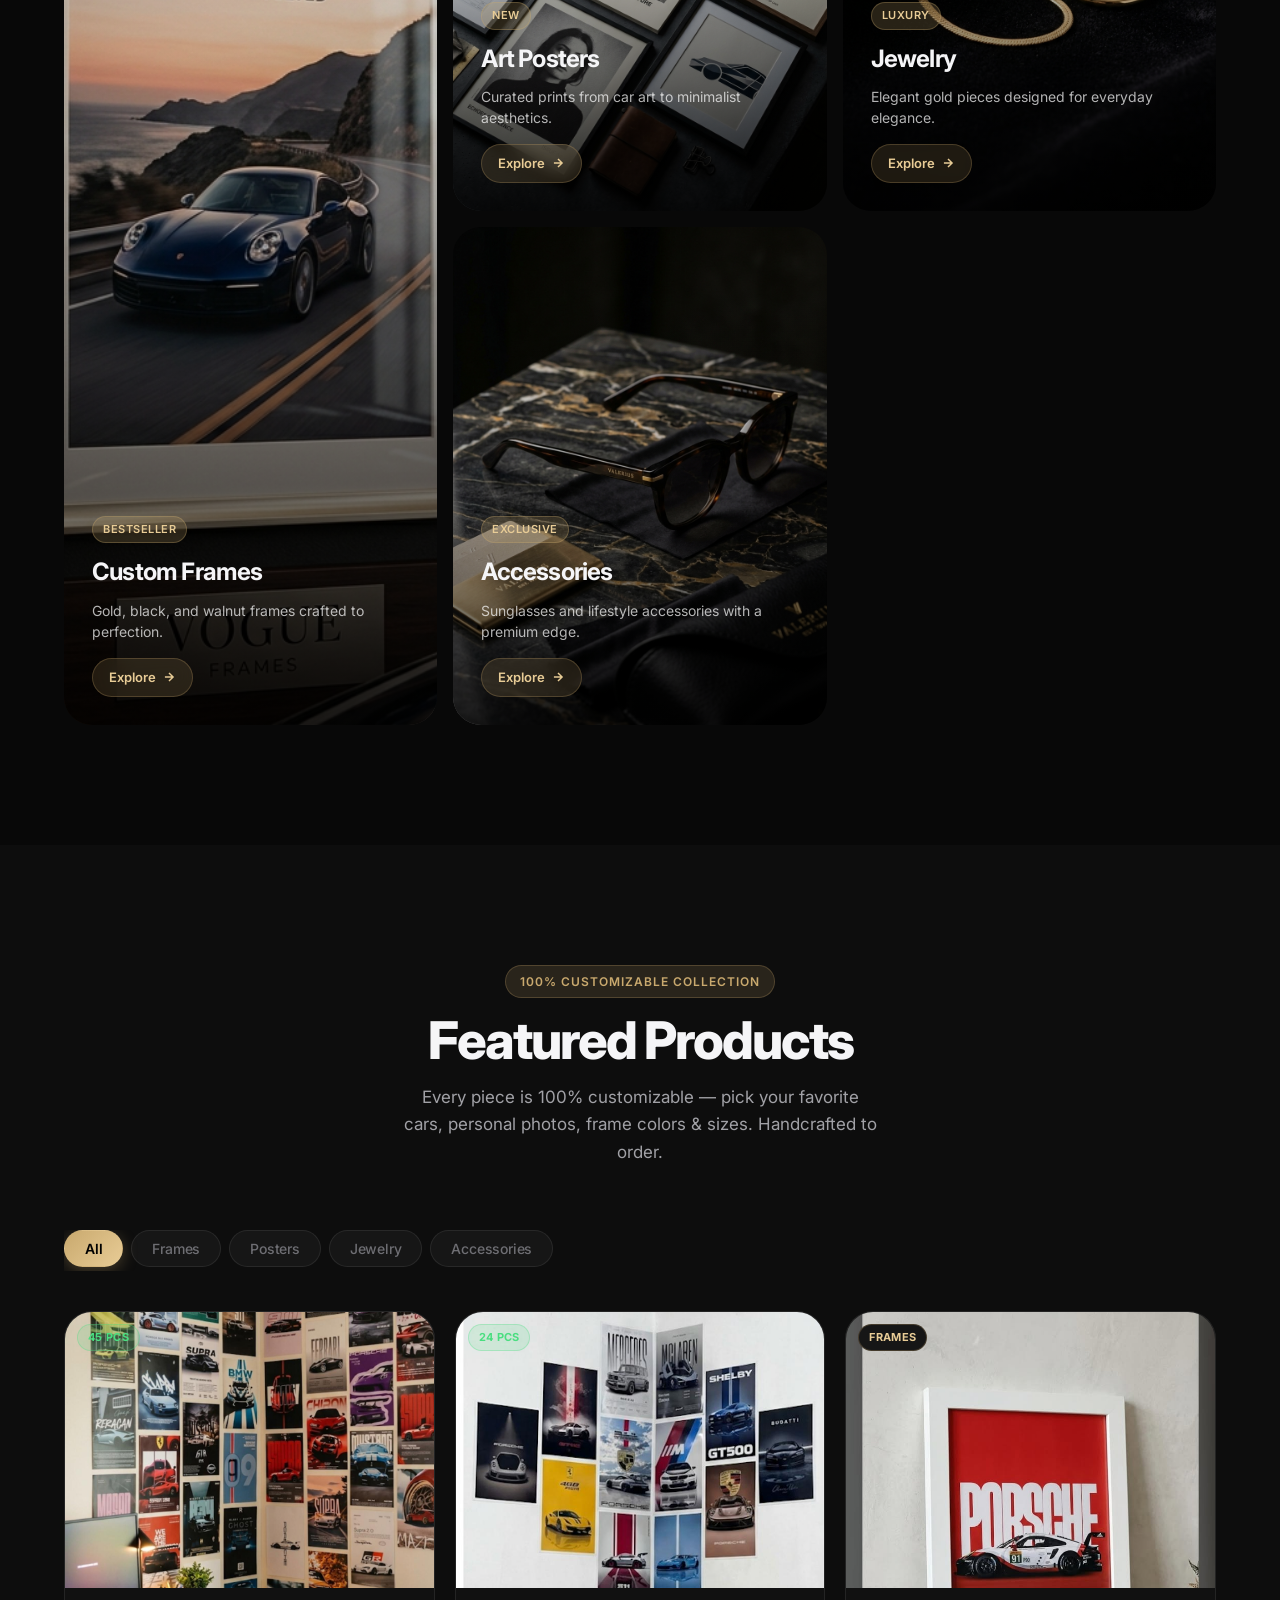
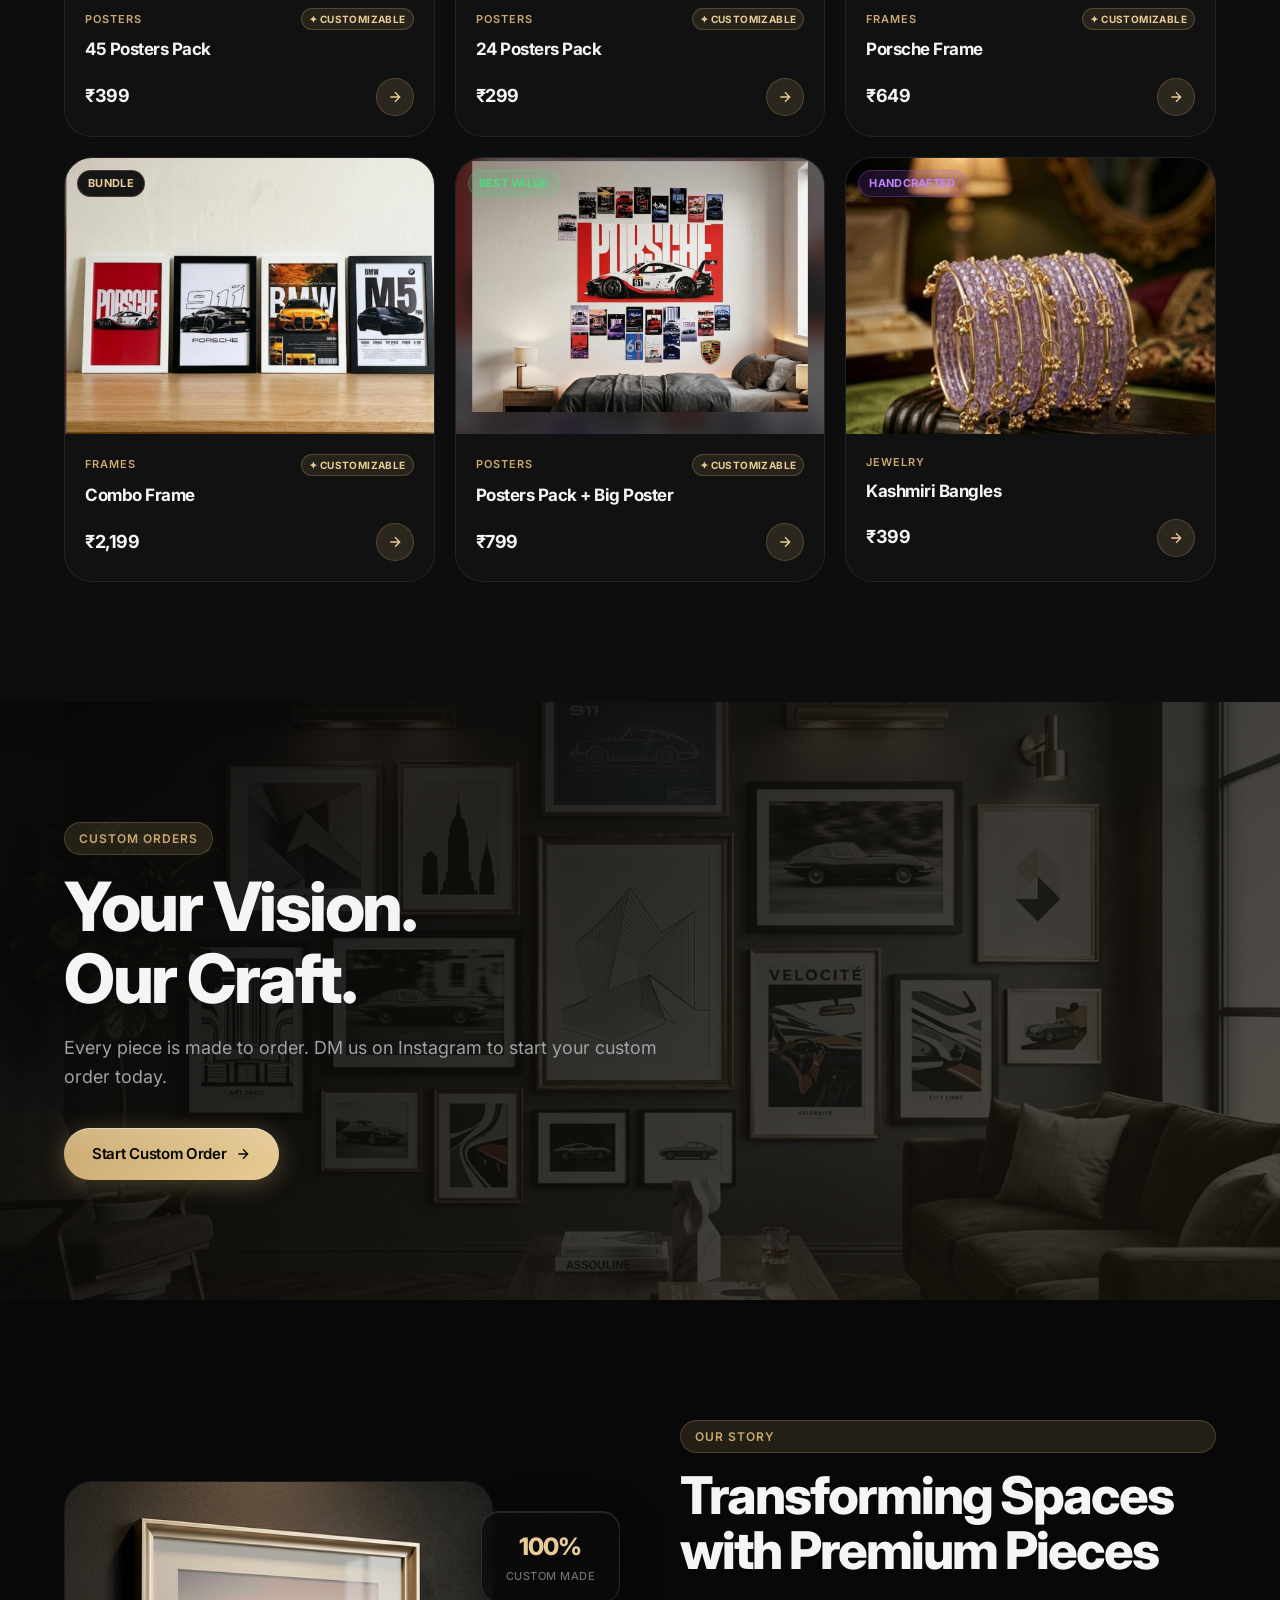
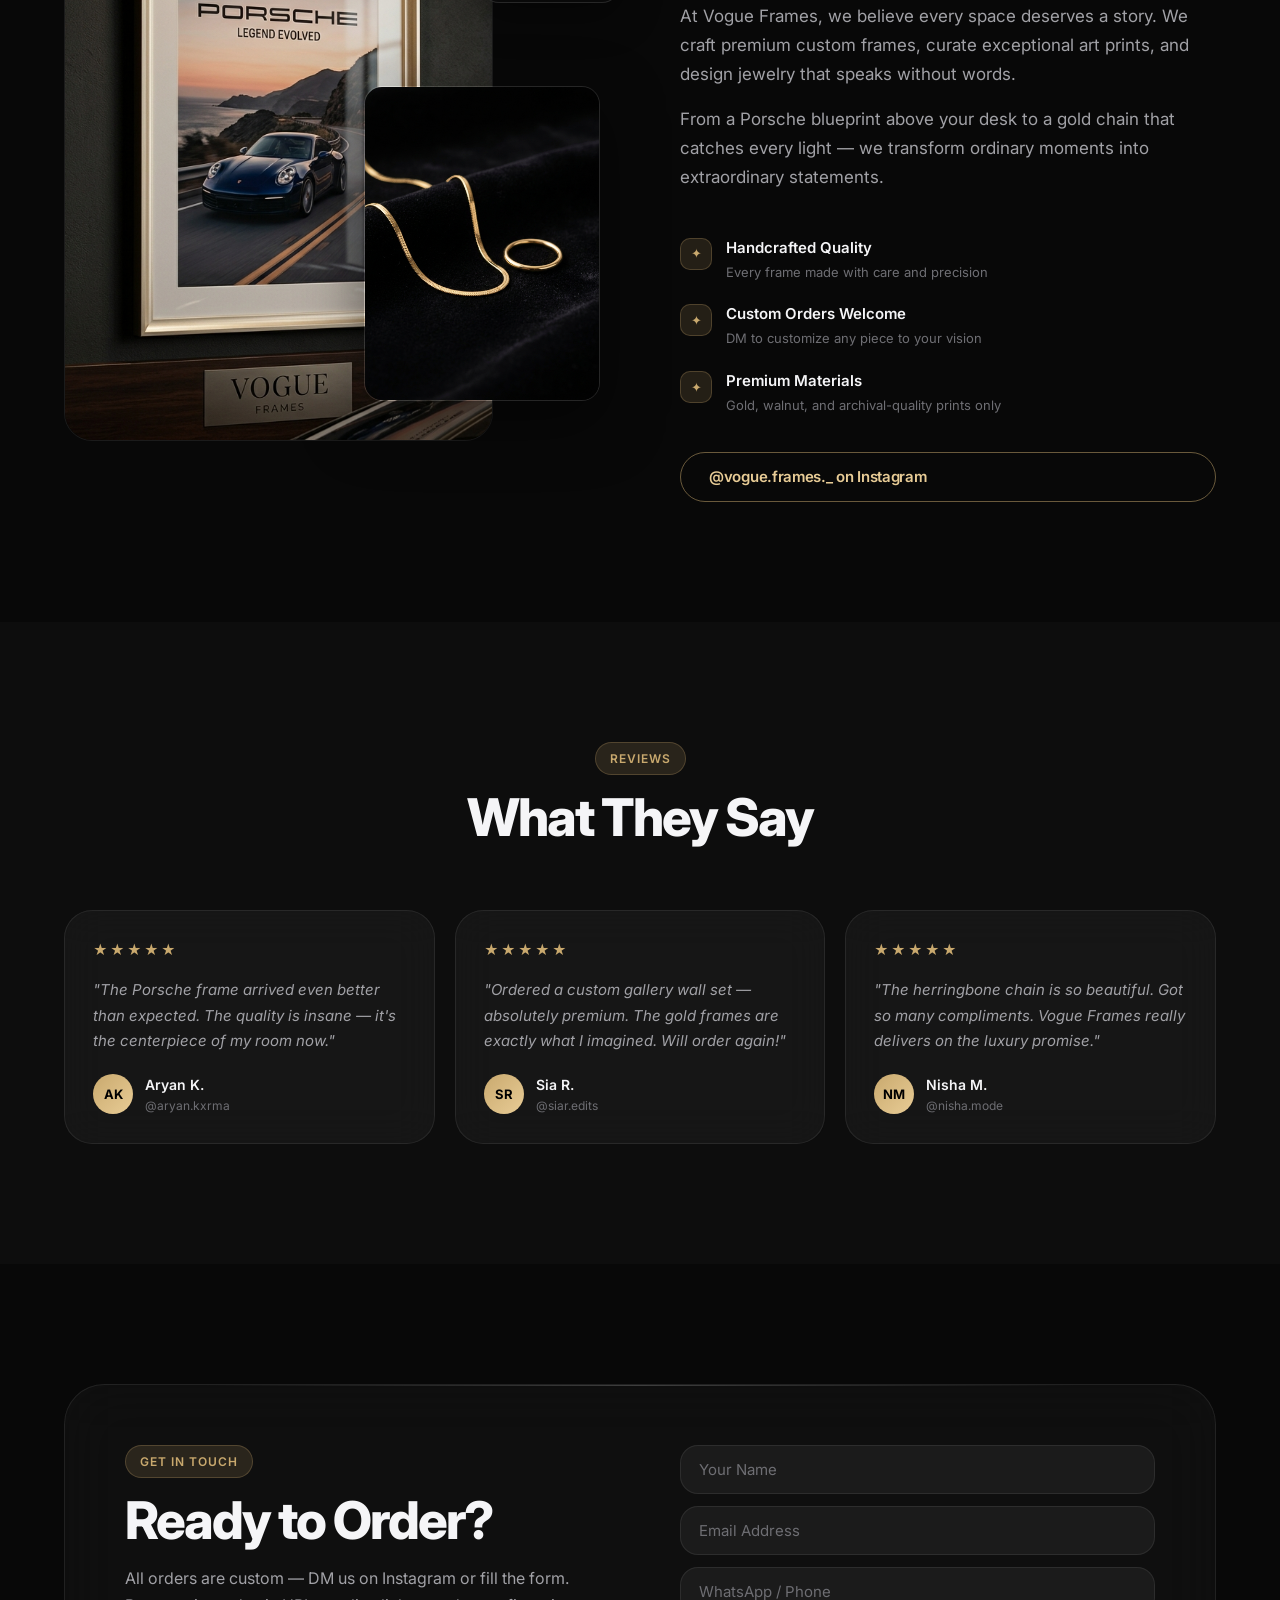
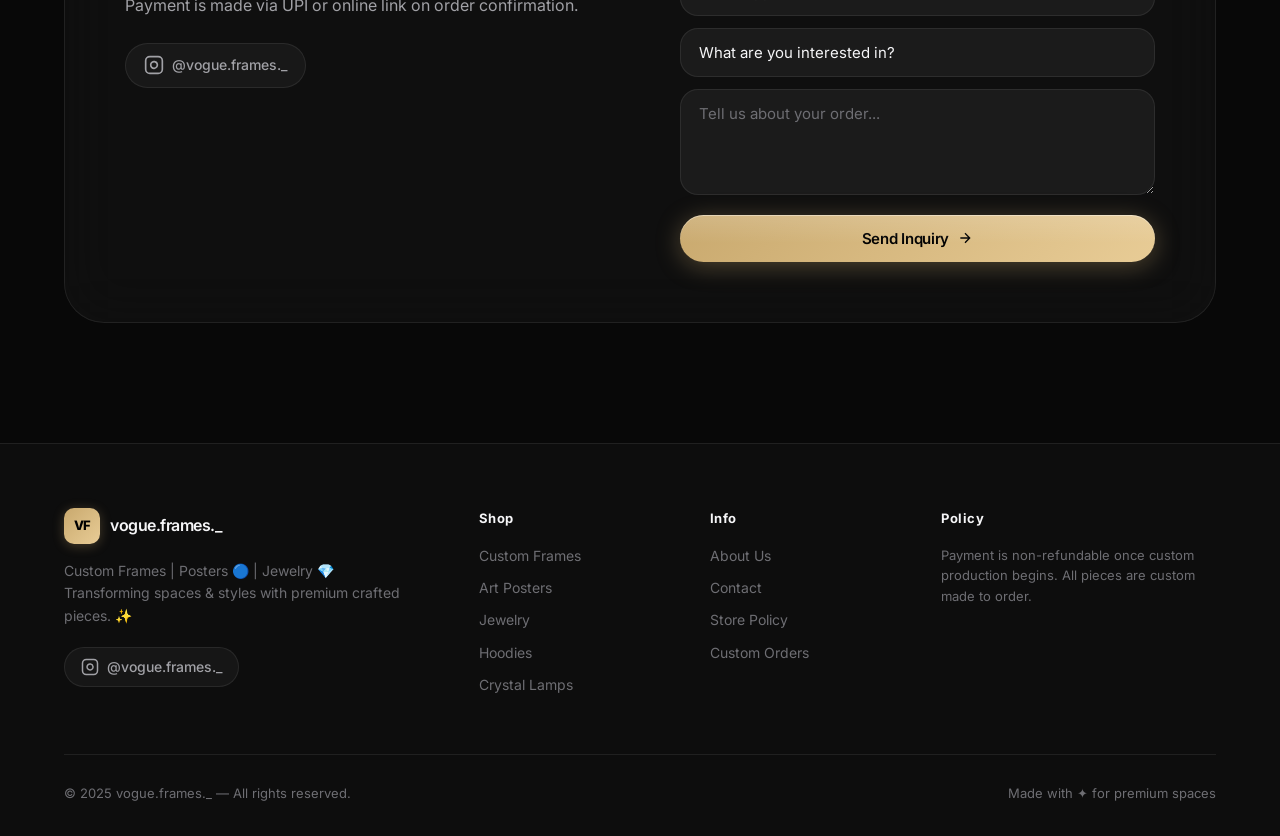
==== commit 18591cd3: "feat: add product details and checkout flows, cart management, and product assets" ====
--- a/index.html
+++ b/index.html
@@ -13,10 +13,6 @@
   <link rel="stylesheet" href="styles.css" />
 </head>
 <body>
-
-  <!-- ========== CURSOR ========== -->
-  <div class="cursor" id="cursor"></div>
-  <div class="cursor-follower" id="cursorFollower"></div>
 
   <!-- ========== NAV ========== -->
   <nav class="nav" id="nav">
@@ -235,9 +231,9 @@
   <section class="products" id="products">
     <div class="container">
       <div class="section-header reveal">
-        <div class="section-badge">Shop</div>
+        <div class="section-badge">100% Customizable Collection</div>
         <h2 class="section-title">Featured Products</h2>
-        <p class="section-subtitle">Handpicked pieces from our latest drops. Limited quantities available.</p>
+        <p class="section-subtitle">Every piece is 100% customizable — pick your favorite cars, personal photos, frame colors & sizes. Handcrafted to order.</p>
       </div>
 
       <!-- Filter Pills -->
@@ -253,152 +249,139 @@
 
       <div class="products-grid" id="productsGrid">
 
-        <div class="product-card reveal" data-category="frames" data-delay="0">
+        <!-- 45 Car Posters Pack — FIRST POSTER PRODUCT -->
+        <div class="product-card reveal" data-category="posters" data-delay="0" data-url="product.html?id=45-posters-pack" onclick="window.location.href='product.html?id=45-posters-pack'">
           <div class="product-img-wrap">
-            <img src="hero_frames.jpg" alt="Gold Gallery Frame" loading="lazy" />
-            <div class="product-img-overlay">
-              <button class="quick-add-btn" onclick="addToCart('Gold Gallery Frame', 1499)" id="qa-1">
-                <svg width="16" height="16" viewBox="0 0 24 24" fill="none" stroke="currentColor" stroke-width="2"><line x1="12" y1="5" x2="12" y2="19"/><line x1="5" y1="12" x2="19" y2="12"/></svg>
-                Quick Add
-              </button>
-            </div>
-            <div class="product-badge">Bestseller</div>
+            <img src="product_45posters.jpg" alt="45 Posters Pack" loading="lazy" />
+            <div class="product-badge new">45 Pcs</div>
           </div>
           <div class="product-info">
-            <div class="product-category">Frames</div>
-            <h3 class="product-name">Gold Gallery Frame</h3>
+            <div class="product-category">
+              <span>Posters</span>
+              <span class="custom-badge-inline">✦ Customizable</span>
+            </div>
+            <h3 class="product-name"><a href="product.html?id=45-posters-pack" class="product-name-link">45 Posters Pack</a></h3>
             <div class="product-footer">
               <div class="product-price">
-                <span class="price-current">&#8377;1,499</span>
-              </div>
-              <button class="product-cart-btn" onclick="addToCart('Gold Gallery Frame', 1499)" id="cart-1" aria-label="Add to cart">
-                <svg width="16" height="16" viewBox="0 0 24 24" fill="none" stroke="currentColor" stroke-width="2"><path d="M6 2 3 6v14a2 2 0 0 0 2 2h14a2 2 0 0 0 2-2V6l-3-4z"/><line x1="3" y1="6" x2="21" y2="6"/><path d="M16 10a4 4 0 0 1-8 0"/></svg>
-              </button>
-            </div>
-          </div>
-        </div>
-
-        <div class="product-card reveal" data-category="posters" data-delay="100">
+                <span class="price-current">&#8377;399</span>
+              </div>
+              <div class="product-view-btn" aria-label="View product details">
+                <svg width="16" height="16" viewBox="0 0 24 24" fill="none" stroke="currentColor" stroke-width="2"><path d="M5 12h14M12 5l7 7-7 7"/></svg>
+              </div>
+            </div>
+          </div>
+        </div>
+
+        <!-- 24 Posters Pack -->
+        <div class="product-card reveal" data-category="posters" data-delay="100" data-url="product.html?id=24-posters-pack" onclick="window.location.href='product.html?id=24-posters-pack'">
           <div class="product-img-wrap">
-            <img src="product_posters.jpg" alt="Porsche 911 Art Print" loading="lazy" />
-            <div class="product-img-overlay">
-              <button class="quick-add-btn" onclick="addToCart('Porsche 911 Art Print', 799)" id="qa-2">
-                <svg width="16" height="16" viewBox="0 0 24 24" fill="none" stroke="currentColor" stroke-width="2"><line x1="12" y1="5" x2="12" y2="19"/><line x1="5" y1="12" x2="19" y2="12"/></svg>
-                Quick Add
-              </button>
-            </div>
-            <div class="product-badge new">New</div>
+            <img src="product_24posters.jpg" alt="24 Posters Pack" loading="lazy" />
+            <div class="product-badge new">24 Pcs</div>
           </div>
           <div class="product-info">
-            <div class="product-category">Posters</div>
-            <h3 class="product-name">Porsche 911 Art Print</h3>
+            <div class="product-category">
+              <span>Posters</span>
+              <span class="custom-badge-inline">✦ Customizable</span>
+            </div>
+            <h3 class="product-name"><a href="product.html?id=24-posters-pack" class="product-name-link">24 Posters Pack</a></h3>
+            <div class="product-footer">
+              <div class="product-price">
+                <span class="price-current">&#8377;299</span>
+              </div>
+              <div class="product-view-btn" aria-label="View product details">
+                <svg width="16" height="16" viewBox="0 0 24 24" fill="none" stroke="currentColor" stroke-width="2"><path d="M5 12h14M12 5l7 7-7 7"/></svg>
+              </div>
+            </div>
+          </div>
+        </div>
+
+        <!-- Porsche Frame -->
+        <div class="product-card reveal" data-category="frames" data-delay="200" data-url="product.html?id=porsche-frame" onclick="window.location.href='product.html?id=porsche-frame'">
+          <div class="product-img-wrap">
+            <img src="product_frame1.jpg" alt="Porsche Frame" loading="lazy" />
+            <div class="product-badge">Frames</div>
+          </div>
+          <div class="product-info">
+            <div class="product-category">
+              <span>Frames</span>
+              <span class="custom-badge-inline">✦ Customizable</span>
+            </div>
+            <h3 class="product-name"><a href="product.html?id=porsche-frame" class="product-name-link">Porsche Frame</a></h3>
+            <div class="product-footer">
+              <div class="product-price">
+                <span class="price-current">&#8377;649</span>
+              </div>
+              <div class="product-view-btn" aria-label="View product details">
+                <svg width="16" height="16" viewBox="0 0 24 24" fill="none" stroke="currentColor" stroke-width="2"><path d="M5 12h14M12 5l7 7-7 7"/></svg>
+              </div>
+            </div>
+          </div>
+        </div>
+
+        <!-- Combo Frame -->
+        <div class="product-card reveal" data-category="frames" data-delay="300" data-url="product.html?id=combo-frame" onclick="window.location.href='product.html?id=combo-frame'">
+          <div class="product-img-wrap">
+            <img src="product_combo_frame.jpg" alt="Combo Frame" loading="lazy" />
+            <div class="product-badge">Bundle</div>
+          </div>
+          <div class="product-info">
+            <div class="product-category">
+              <span>Frames</span>
+              <span class="custom-badge-inline">✦ Customizable</span>
+            </div>
+            <h3 class="product-name"><a href="product.html?id=combo-frame" class="product-name-link">Combo Frame</a></h3>
+            <div class="product-footer">
+              <div class="product-price">
+                <span class="price-current">&#8377;2,199</span>
+              </div>
+              <div class="product-view-btn" aria-label="View product details">
+                <svg width="16" height="16" viewBox="0 0 24 24" fill="none" stroke="currentColor" stroke-width="2"><path d="M5 12h14M12 5l7 7-7 7"/></svg>
+              </div>
+            </div>
+          </div>
+        </div>
+
+        <!-- Posters Pack + Big Poster -->
+        <div class="product-card reveal" data-category="posters" data-delay="200" data-url="product.html?id=posters-pack-big-poster" onclick="window.location.href='product.html?id=posters-pack-big-poster'">
+          <div class="product-img-wrap">
+            <img src="product_bigposter_pack.jpg" alt="Posters Pack + Big Poster" loading="lazy" />
+            <div class="product-badge new">Best Value</div>
+          </div>
+          <div class="product-info">
+            <div class="product-category">
+              <span>Posters</span>
+              <span class="custom-badge-inline">✦ Customizable</span>
+            </div>
+            <h3 class="product-name"><a href="product.html?id=posters-pack-big-poster" class="product-name-link">Posters Pack + Big Poster</a></h3>
             <div class="product-footer">
               <div class="product-price">
                 <span class="price-current">&#8377;799</span>
               </div>
-              <button class="product-cart-btn" onclick="addToCart('Porsche 911 Art Print', 799)" id="cart-2" aria-label="Add to cart">
-                <svg width="16" height="16" viewBox="0 0 24 24" fill="none" stroke="currentColor" stroke-width="2"><path d="M6 2 3 6v14a2 2 0 0 0 2 2h14a2 2 0 0 0 2-2V6l-3-4z"/><line x1="3" y1="6" x2="21" y2="6"/><path d="M16 10a4 4 0 0 1-8 0"/></svg>
-              </button>
-            </div>
-          </div>
-        </div>
-
-        <div class="product-card reveal" data-category="jewelry" data-delay="200">
+              <div class="product-view-btn" aria-label="View product details">
+                <svg width="16" height="16" viewBox="0 0 24 24" fill="none" stroke="currentColor" stroke-width="2"><path d="M5 12h14M12 5l7 7-7 7"/></svg>
+              </div>
+            </div>
+          </div>
+        </div>
+
+        <!-- Kashmiri Bangles — FIRST JEWELRY PRODUCT -->
+        <div class="product-card reveal" data-category="jewelry" data-delay="300" data-url="product.html?id=kashmiri-bangles" onclick="window.location.href='product.html?id=kashmiri-bangles'">
           <div class="product-img-wrap">
-            <img src="product_jewelry.jpg" alt="Gold Herringbone Chain" loading="lazy" />
-            <div class="product-img-overlay">
-              <button class="quick-add-btn" onclick="addToCart('Gold Herringbone Chain', 2499)" id="qa-3">
-                <svg width="16" height="16" viewBox="0 0 24 24" fill="none" stroke="currentColor" stroke-width="2"><line x1="12" y1="5" x2="12" y2="19"/><line x1="5" y1="12" x2="19" y2="12"/></svg>
-                Quick Add
-              </button>
-            </div>
-            <div class="product-badge luxury">Luxury</div>
+            <img src="product_kashmiri_bangles.jpg" alt="Kashmiri Bangles" loading="lazy" />
+            <div class="product-badge luxury">Handcrafted</div>
           </div>
           <div class="product-info">
-            <div class="product-category">Jewelry</div>
-            <h3 class="product-name">Gold Herringbone Chain</h3>
+            <div class="product-category">
+              <span>Jewelry</span>
+            </div>
+            <h3 class="product-name"><a href="product.html?id=kashmiri-bangles" class="product-name-link">Kashmiri Bangles</a></h3>
             <div class="product-footer">
               <div class="product-price">
-                <span class="price-current">&#8377;2,499</span>
-              </div>
-              <button class="product-cart-btn" onclick="addToCart('Gold Herringbone Chain', 2499)" id="cart-3" aria-label="Add to cart">
-                <svg width="16" height="16" viewBox="0 0 24 24" fill="none" stroke="currentColor" stroke-width="2"><path d="M6 2 3 6v14a2 2 0 0 0 2 2h14a2 2 0 0 0 2-2V6l-3-4z"/><line x1="3" y1="6" x2="21" y2="6"/><path d="M16 10a4 4 0 0 1-8 0"/></svg>
-              </button>
-            </div>
-          </div>
-        </div>
-
-        <div class="product-card reveal" data-category="accessories" data-delay="300">
-          <div class="product-img-wrap">
-            <img src="product_accessories.jpg" alt="Tortoise Shell Sunglasses" loading="lazy" />
-            <div class="product-img-overlay">
-              <button class="quick-add-btn" onclick="addToCart('Tortoise Shell Sunglasses', 1899)" id="qa-4">
-                <svg width="16" height="16" viewBox="0 0 24 24" fill="none" stroke="currentColor" stroke-width="2"><line x1="12" y1="5" x2="12" y2="19"/><line x1="5" y1="12" x2="19" y2="12"/></svg>
-                Quick Add
-              </button>
-            </div>
-            <div class="product-badge exclusive">Exclusive</div>
-          </div>
-          <div class="product-info">
-            <div class="product-category">Accessories</div>
-            <h3 class="product-name">Tortoise Shell Sunglasses</h3>
-            <div class="product-footer">
-              <div class="product-price">
-                <span class="price-current">&#8377;1,899</span>
-              </div>
-              <button class="product-cart-btn" onclick="addToCart('Tortoise Shell Sunglasses', 1899)" id="cart-4" aria-label="Add to cart">
-                <svg width="16" height="16" viewBox="0 0 24 24" fill="none" stroke="currentColor" stroke-width="2"><path d="M6 2 3 6v14a2 2 0 0 0 2 2h14a2 2 0 0 0 2-2V6l-3-4z"/><line x1="3" y1="6" x2="21" y2="6"/><path d="M16 10a4 4 0 0 1-8 0"/></svg>
-              </button>
-            </div>
-          </div>
-        </div>
-
-        <div class="product-card reveal" data-category="frames" data-delay="400">
-          <div class="product-img-wrap">
-            <img src="collection_banner.jpg" alt="Gallery Wall Bundle" loading="lazy" />
-            <div class="product-img-overlay">
-              <button class="quick-add-btn" onclick="addToCart('Gallery Wall Bundle', 3999)" id="qa-5">
-                <svg width="16" height="16" viewBox="0 0 24 24" fill="none" stroke="currentColor" stroke-width="2"><line x1="12" y1="5" x2="12" y2="19"/><line x1="5" y1="12" x2="19" y2="12"/></svg>
-                Quick Add
-              </button>
-            </div>
-            <div class="product-badge">Bundle</div>
-          </div>
-          <div class="product-info">
-            <div class="product-category">Frames</div>
-            <h3 class="product-name">Gallery Wall Bundle</h3>
-            <div class="product-footer">
-              <div class="product-price">
-                <span class="price-current">&#8377;3,999</span>
-                <span class="price-original">&#8377;5,499</span>
-              </div>
-              <button class="product-cart-btn" onclick="addToCart('Gallery Wall Bundle', 3999)" id="cart-5" aria-label="Add to cart">
-                <svg width="16" height="16" viewBox="0 0 24 24" fill="none" stroke="currentColor" stroke-width="2"><path d="M6 2 3 6v14a2 2 0 0 0 2 2h14a2 2 0 0 0 2-2V6l-3-4z"/><line x1="3" y1="6" x2="21" y2="6"/><path d="M16 10a4 4 0 0 1-8 0"/></svg>
-              </button>
-            </div>
-          </div>
-        </div>
-
-        <div class="product-card reveal" data-category="jewelry" data-delay="500">
-          <div class="product-img-wrap">
-            <img src="product_jewelry.jpg" alt="Minimalist Gold Ring" loading="lazy" />
-            <div class="product-img-overlay">
-              <button class="quick-add-btn" onclick="addToCart('Minimalist Gold Ring', 1299)" id="qa-6">
-                <svg width="16" height="16" viewBox="0 0 24 24" fill="none" stroke="currentColor" stroke-width="2"><line x1="12" y1="5" x2="12" y2="19"/><line x1="5" y1="12" x2="19" y2="12"/></svg>
-                Quick Add
-              </button>
-            </div>
-          </div>
-          <div class="product-info">
-            <div class="product-category">Jewelry</div>
-            <h3 class="product-name">Minimalist Gold Ring</h3>
-            <div class="product-footer">
-              <div class="product-price">
-                <span class="price-current">&#8377;1,299</span>
-              </div>
-              <button class="product-cart-btn" onclick="addToCart('Minimalist Gold Ring', 1299)" id="cart-6" aria-label="Add to cart">
-                <svg width="16" height="16" viewBox="0 0 24 24" fill="none" stroke="currentColor" stroke-width="2"><path d="M6 2 3 6v14a2 2 0 0 0 2 2h14a2 2 0 0 0 2-2V6l-3-4z"/><line x1="3" y1="6" x2="21" y2="6"/><path d="M16 10a4 4 0 0 1-8 0"/></svg>
-              </button>
+                <span class="price-current">&#8377;399</span>
+              </div>
+              <div class="product-view-btn" aria-label="View product details">
+                <svg width="16" height="16" viewBox="0 0 24 24" fill="none" stroke="currentColor" stroke-width="2"><path d="M5 12h14M12 5l7 7-7 7"/></svg>
+              </div>
             </div>
           </div>
         </div>
@@ -532,7 +515,7 @@
         <div class="contact-content">
           <div class="section-badge">Get in Touch</div>
           <h2 class="section-title">Ready to Order?</h2>
-          <p class="contact-body">All orders are custom — DM us on Instagram or fill the form. Payment is made at delivery confirmation.</p>
+          <p class="contact-body">All orders are custom — DM us on Instagram or fill the form. Payment is made via UPI or online link on order confirmation.</p>
           <div class="contact-links">
             <a href="https://instagram.com/vogue.frames._" target="_blank" class="contact-social-link" id="contact-ig">
               <svg width="20" height="20" viewBox="0 0 24 24" fill="none" stroke="currentColor" stroke-width="2"><rect x="2" y="2" width="20" height="20" rx="5" ry="5"/><path d="M16 11.37A4 4 0 1 1 12.63 8 4 4 0 0 1 16 11.37z"/><line x1="17.5" y1="6.5" x2="17.51" y2="6.5"/></svg>
@@ -604,7 +587,7 @@
         </div>
         <div class="footer-links-group">
           <h4 class="footer-heading">Policy</h4>
-          <p class="footer-policy-note">Payment is non-refundable once order is accepted or refused at time of delivery. All pieces are custom made to order.</p>
+          <p class="footer-policy-note">Payment is non-refundable once custom production begins. All pieces are custom made to order.</p>
         </div>
       </div>
       <div class="footer-bottom">
@@ -635,8 +618,8 @@
         <span>Total</span>
         <span id="cartTotal">&#8377;0</span>
       </div>
-      <a href="#contact" class="btn btn-primary liquid-btn full-width" onclick="toggleCart()" id="checkout-btn">
-        <span>Proceed to Order</span>
+      <a href="checkout.html" class="btn btn-primary liquid-btn full-width" id="checkout-btn">
+        <span>Proceed to Checkout</span>
         <svg width="16" height="16" viewBox="0 0 24 24" fill="none" stroke="currentColor" stroke-width="2"><path d="M5 12h14M12 5l7 7-7 7"/></svg>
       </a>
     </div>
@@ -648,6 +631,8 @@
     <span id="toastMsg">Added to cart!</span>
   </div>
 
+  <script src="products-data.js"></script>
+  <script src="cart.js"></script>
   <script src="main.js"></script>
 </body>
 </html>
--- a/styles.css
+++ b/styles.css
@@ -51,14 +51,14 @@
   color: var(--text-1);
   line-height: 1.6;
   overflow-x: hidden;
-  cursor: none;
+  cursor: default;
   -webkit-font-smoothing: antialiased;
 }
 
 img { display: block; width: 100%; height: 100%; object-fit: cover; }
-a  { text-decoration: none; color: inherit; }
+a  { text-decoration: none; color: inherit; cursor: pointer; }
 ul { list-style: none; }
-button { cursor: none; font-family: var(--font); border: none; background: none; }
+button { cursor: pointer; font-family: var(--font); border: none; background: none; }
 
 .container {
   max-width: 1200px;
@@ -66,35 +66,10 @@
   padding: 0 24px;
 }
 
-/* ---- CUSTOM CURSOR ---- */
-.cursor {
-  position: fixed;
-  width: 8px; height: 8px;
-  background: var(--gold);
-  border-radius: 50%;
-  pointer-events: none;
-  z-index: 9999;
-  transform: translate(-50%, -50%);
-  transition: transform 0.1s, background 0.2s, width 0.25s var(--ease-spring), height 0.25s var(--ease-spring);
-  mix-blend-mode: difference;
-}
-
+/* ---- CURSOR ACCESSIBILITY & VISIBILITY ---- */
+.cursor,
 .cursor-follower {
-  position: fixed;
-  width: 40px; height: 40px;
-  border: 1px solid rgba(201,169,110,0.5);
-  border-radius: 50%;
-  pointer-events: none;
-  z-index: 9998;
-  transform: translate(-50%, -50%);
-  transition: transform 0.45s var(--ease-smooth), width 0.3s var(--ease-spring), height 0.3s var(--ease-spring), opacity 0.3s;
-  backdrop-filter: blur(2px);
-}
-
-body:has(a:hover) .cursor, body:has(button:hover) .cursor { width: 16px; height: 16px; }
-body:has(a:hover) .cursor-follower, body:has(button:hover) .cursor-follower {
-  width: 56px; height: 56px;
-  border-color: rgba(201,169,110,0.8);
+  display: none !important;
 }
 
 /* ---- GLASS UTILITY ---- */
@@ -730,7 +705,7 @@
   position: relative;
   border-radius: var(--radius-lg);
   overflow: hidden;
-  cursor: none;
+  cursor: pointer;
   aspect-ratio: 3/4;
 }
 .collection-card.large {
@@ -845,16 +820,65 @@
 }
 
 .product-card {
+  position: relative;
+  overflow: hidden;
+  cursor: pointer;
   background: var(--bg-2);
   border: 1px solid var(--border);
   border-radius: var(--radius-lg);
-  overflow: hidden;
   transition: transform 0.4s var(--ease-spring), box-shadow 0.4s, border-color 0.3s;
 }
 .product-card:hover {
   transform: translateY(-8px);
-  box-shadow: 0 24px 60px rgba(0,0,0,0.5), 0 0 0 1px rgba(201,169,110,0.15);
-  border-color: rgba(201,169,110,0.2);
+  box-shadow: 0 24px 60px rgba(0,0,0,0.55), 0 0 0 1px rgba(201,169,110,0.25);
+  border-color: rgba(201,169,110,0.3);
+}
+
+/* CC Light Sweep Effect — Luxury angled gleam on hover */
+.product-card::after {
+  content: '';
+  position: absolute;
+  top: -60%;
+  left: -80%;
+  width: 50%;
+  height: 220%;
+  background: linear-gradient(
+    90deg,
+    rgba(255, 255, 255, 0) 0%,
+    rgba(255, 255, 255, 0.04) 20%,
+    rgba(255, 255, 255, 0.35) 44%,
+    rgba(255, 252, 235, 0.95) 50%,
+    rgba(201, 169, 110, 0.9) 53%,
+    rgba(255, 255, 255, 0.35) 58%,
+    rgba(255, 255, 255, 0.04) 80%,
+    rgba(255, 255, 255, 0) 100%
+  );
+  transform: rotate(25deg);
+  pointer-events: none;
+  z-index: 10;
+  opacity: 0;
+  filter: drop-shadow(0 0 12px rgba(201, 169, 110, 0.65));
+}
+
+.product-card:hover::after {
+  animation: ccLightSweep 0.85s cubic-bezier(0.25, 1, 0.5, 1) forwards;
+}
+
+@keyframes ccLightSweep {
+  0% {
+    left: -80%;
+    opacity: 0;
+  }
+  15% {
+    opacity: 1;
+  }
+  85% {
+    opacity: 1;
+  }
+  100% {
+    left: 150%;
+    opacity: 0;
+  }
 }
 
 .product-img-wrap {
@@ -863,41 +887,31 @@
   overflow: hidden;
   background: var(--bg-3);
 }
-.product-img-wrap img { transition: transform 0.6s var(--ease-smooth); }
+.product-img-wrap img {
+  width: 100%;
+  height: 100%;
+  object-fit: cover;
+  transition: transform 0.6s var(--ease-smooth);
+}
 .product-card:hover .product-img-wrap img { transform: scale(1.05); }
 
-.product-img-overlay {
-  position: absolute;
-  inset: 0;
-  background: rgba(0,0,0,0.5);
-  backdrop-filter: blur(4px);
-  -webkit-backdrop-filter: blur(4px);
+/* Product view button */
+.product-view-btn {
+  width: 38px; height: 38px;
+  border-radius: 50%;
+  background: var(--gold-dim);
+  border: 1px solid rgba(201,169,110,0.25);
   display: flex; align-items: center; justify-content: center;
-  opacity: 0;
-  transition: opacity 0.3s;
-}
-.product-card:hover .product-img-overlay { opacity: 1; }
-
-.quick-add-btn {
-  display: inline-flex;
-  align-items: center;
-  gap: 8px;
-  padding: 12px 24px;
-  background: rgba(255,255,255,0.12);
-  backdrop-filter: blur(20px) saturate(180%);
-  -webkit-backdrop-filter: blur(20px) saturate(180%);
-  border: 1px solid rgba(255,255,255,0.2);
-  border-radius: var(--radius-full);
-  color: #fff;
-  font-size: 13px;
-  font-weight: 600;
-  transition: all 0.2s var(--ease-spring);
-  box-shadow: inset 0 1px 0 rgba(255,255,255,0.2);
-}
-.quick-add-btn:hover {
-  background: rgba(201,169,110,0.3);
-  border-color: rgba(201,169,110,0.5);
-  transform: scale(1.05);
+  color: var(--gold-light);
+  transition: all 0.25s var(--ease-spring);
+  flex-shrink: 0;
+}
+.product-card:hover .product-view-btn {
+  background: linear-gradient(135deg, var(--gold), var(--gold-light));
+  color: #000;
+  border-color: transparent;
+  transform: translateX(3px) scale(1.08);
+  box-shadow: 0 4px 16px rgba(201,169,110,0.35);
 }
 
 .product-badge {
@@ -919,12 +933,27 @@
 
 .product-info { padding: 20px; }
 .product-category {
+  display: flex;
+  align-items: center;
+  justify-content: space-between;
+  gap: 8px;
   font-size: 11px;
   font-weight: 600;
   letter-spacing: 1px;
   text-transform: uppercase;
   color: var(--gold);
   margin-bottom: 6px;
+}
+.custom-badge-inline {
+  font-size: 10px;
+  font-weight: 700;
+  letter-spacing: 0.04em;
+  text-transform: uppercase;
+  color: var(--gold-light);
+  background: rgba(201, 169, 110, 0.12);
+  border: 1px solid rgba(201, 169, 110, 0.28);
+  padding: 2px 7px;
+  border-radius: var(--radius-full);
 }
 .product-name {
   font-size: 17px;
@@ -1208,7 +1237,7 @@
   background: rgba(255,255,255,0.07);
   box-shadow: 0 0 0 3px rgba(201,169,110,0.1);
 }
-.form-select { cursor: none; }
+.form-select { cursor: pointer; }
 .form-select option { background: #1a1a1a; color: var(--text-1); }
 .form-textarea { resize: vertical; min-height: 100px; }
 
@@ -1301,33 +1330,139 @@
 }
 .cart-close:hover { background: var(--surface-hi); color: var(--text-1); transform: scale(1.08); }
 
-.cart-items { flex: 1; overflow-y: auto; padding: 20px 24px; }
+.cart-items { flex: 1; overflow-y: auto; padding: 16px 20px; }
+
 .cart-item {
   display: flex;
   align-items: center;
-  justify-content: space-between;
-  padding: 16px 0;
+  gap: 14px;
+  padding: 14px 0;
   border-bottom: 1px solid var(--border);
-  animation: item-in 0.35s var(--ease-spring);
-}
+  animation: item-in 0.3s var(--ease-spring);
+}
+
 @keyframes item-in {
-  from { opacity: 0; transform: translateX(20px); }
+  from { opacity: 0; transform: translateX(16px); }
   to   { opacity: 1; transform: translateX(0); }
 }
-.cart-item-info { flex: 1; }
-.cart-item-name { font-size: 14px; font-weight: 600; margin-bottom: 4px; }
-.cart-item-price { font-size: 13px; color: var(--gold); }
-.cart-item-remove {
-  width: 28px; height: 28px;
-  border-radius: 50%;
+
+.cart-item-img-wrap {
+  width: 58px;
+  height: 58px;
+  border-radius: var(--radius-sm);
+  overflow: hidden;
   background: var(--surface);
   border: 1px solid var(--border);
+  flex-shrink: 0;
+}
+
+.cart-item-img-wrap img {
+  width: 100%;
+  height: 100%;
+  object-fit: cover;
+}
+
+.cart-item-info {
+  flex: 1;
+  min-width: 0;
+  display: flex;
+  flex-direction: column;
+  gap: 3px;
+}
+
+.cart-item-top {
+  display: flex;
+  align-items: flex-start;
+  justify-content: space-between;
+  gap: 8px;
+}
+
+.cart-item-name {
+  font-size: 13.5px;
+  font-weight: 600;
+  color: var(--text-1);
+  line-height: 1.3;
+  margin: 0;
+  display: -webkit-box;
+  -webkit-line-clamp: 1;
+  -webkit-box-orient: vertical;
+  overflow: hidden;
+}
+
+.cart-item-unit-price {
+  font-size: 11.5px;
   color: var(--text-3);
-  display: flex; align-items: center; justify-content: center;
-  font-size: 14px;
+}
+
+.cart-item-bottom {
+  display: flex;
+  align-items: center;
+  justify-content: space-between;
+  margin-top: 4px;
+}
+
+.cart-qty-ctrl {
+  display: inline-flex;
+  align-items: center;
+  border: 1px solid var(--border);
+  border-radius: var(--radius-sm);
+  background: var(--surface);
+  overflow: hidden;
+}
+
+.cart-qty-btn {
+  width: 24px;
+  height: 24px;
+  display: flex;
+  align-items: center;
+  justify-content: center;
+  font-size: 13px;
+  font-weight: 700;
+  color: var(--text-2);
+  cursor: pointer;
+  transition: all 0.15s;
+  background: transparent;
+  border: none;
+  padding: 0;
+}
+.cart-qty-btn:hover {
+  background: var(--surface-hi);
+  color: var(--gold);
+}
+
+.cart-qty-num {
+  font-size: 12px;
+  font-weight: 700;
+  color: var(--text-1);
+  min-width: 20px;
+  text-align: center;
+  padding: 0 4px;
+}
+
+.cart-item-subtotal {
+  font-size: 13.5px;
+  font-weight: 700;
+  color: var(--gold-light);
+}
+
+.cart-item-remove {
+  width: 24px;
+  height: 24px;
+  border-radius: 50%;
+  background: transparent;
+  border: none;
+  color: var(--text-3);
+  display: flex;
+  align-items: center;
+  justify-content: center;
+  cursor: pointer;
   transition: all 0.2s;
-}
-.cart-item-remove:hover { background: rgba(239,68,68,0.15); border-color: rgba(239,68,68,0.3); color: #f87171; }
+  flex-shrink: 0;
+}
+.cart-item-remove:hover {
+  background: rgba(248, 113, 113, 0.15);
+  color: #f87171;
+}
 
 .cart-empty {
   display: flex;
@@ -1417,3 +1552,12 @@
   .hero-actions .btn { justify-content: center; }
   .testimonials-grid { grid-template-columns: 1fr; }
 }
+/* ---- PRODUCT NAME LINK ---- */
+.product-name-link {
+  color: inherit;
+  text-decoration: none;
+  transition: color 0.2s;
+}
+.product-name-link:hover {
+  color: var(--gold);
+}
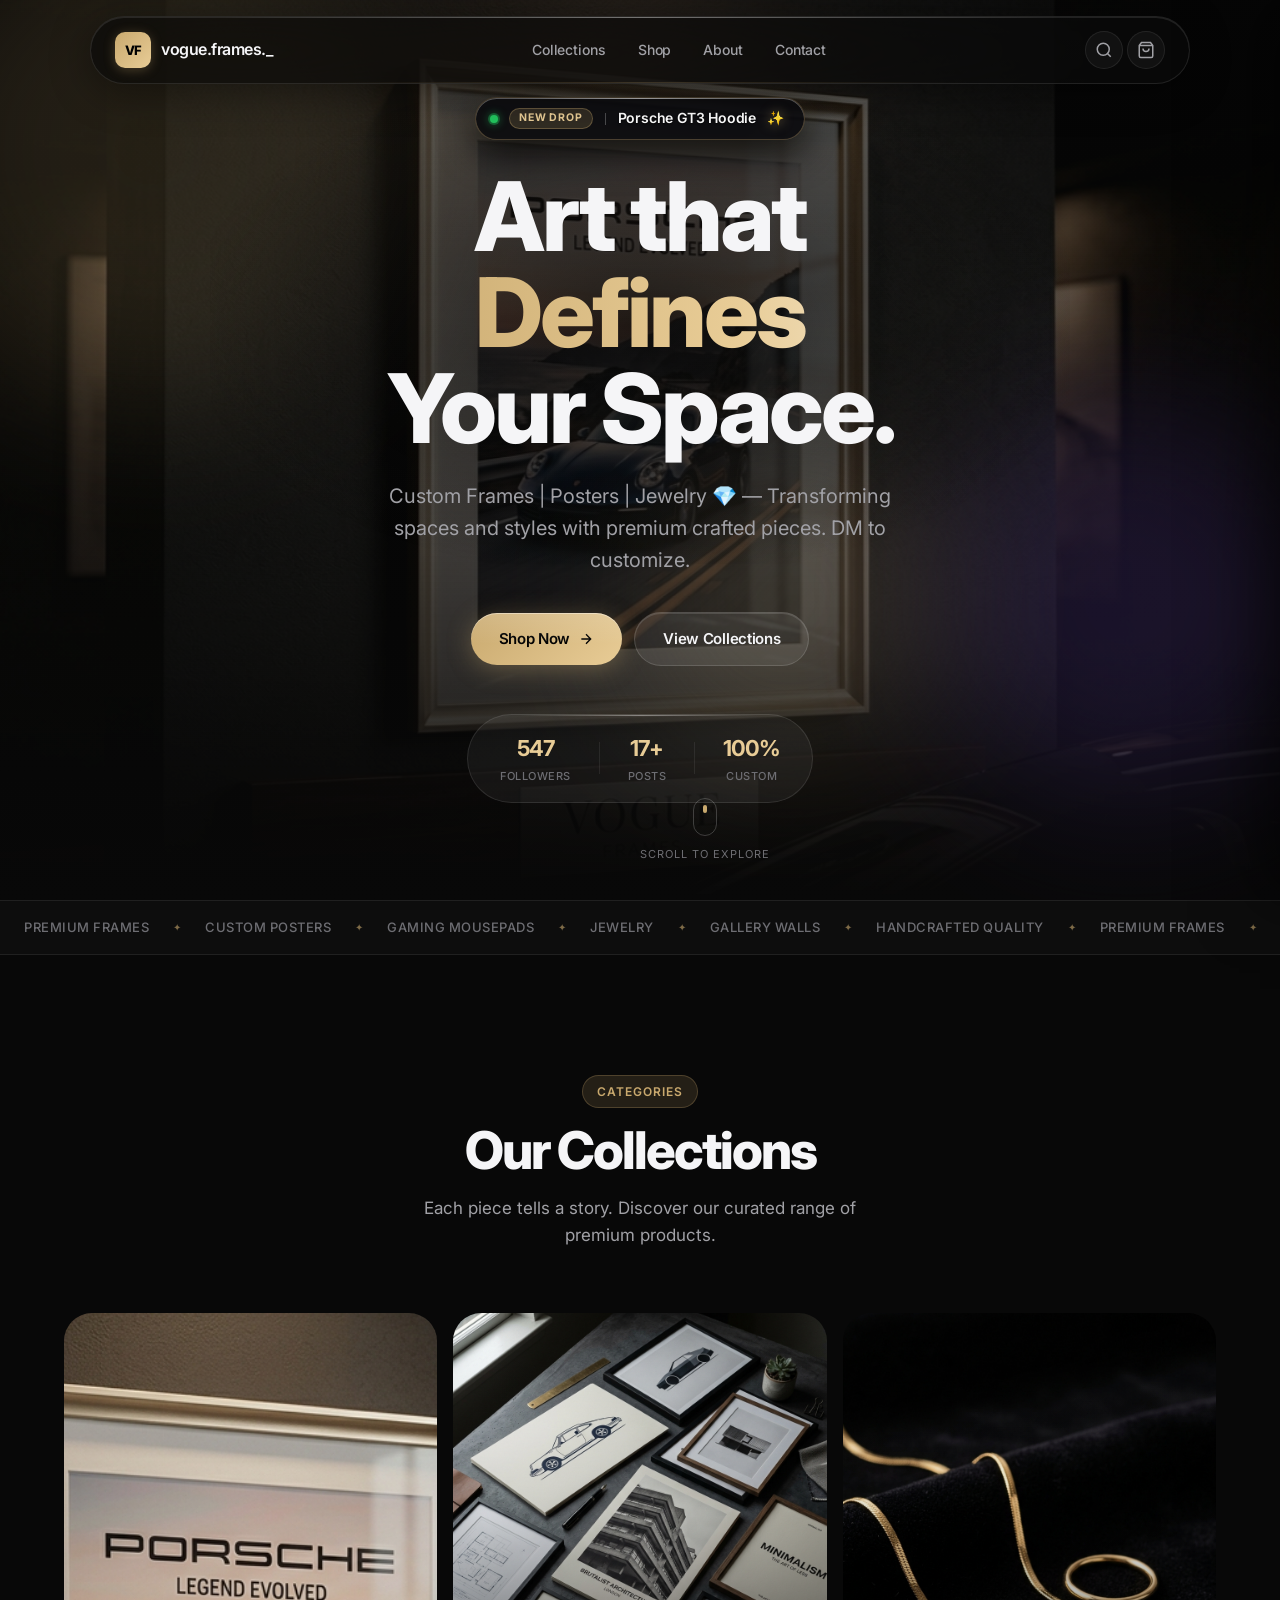
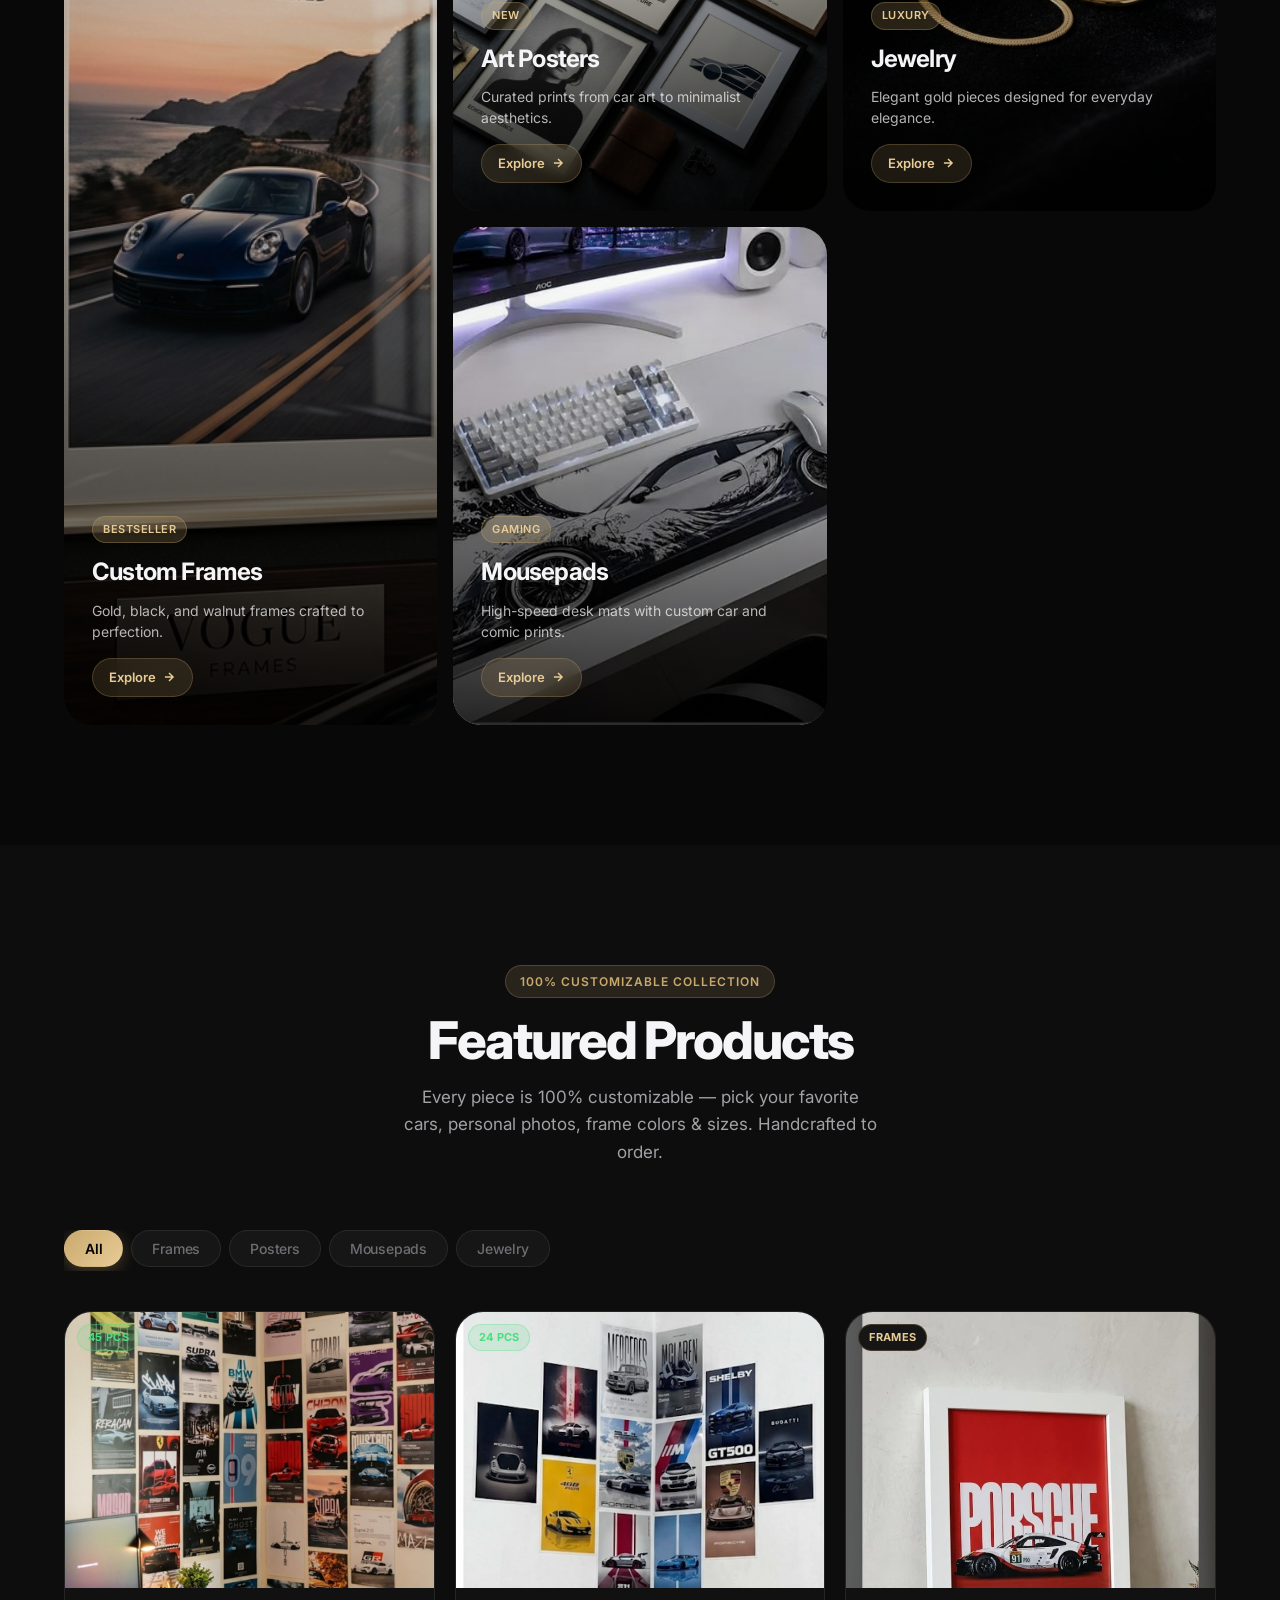
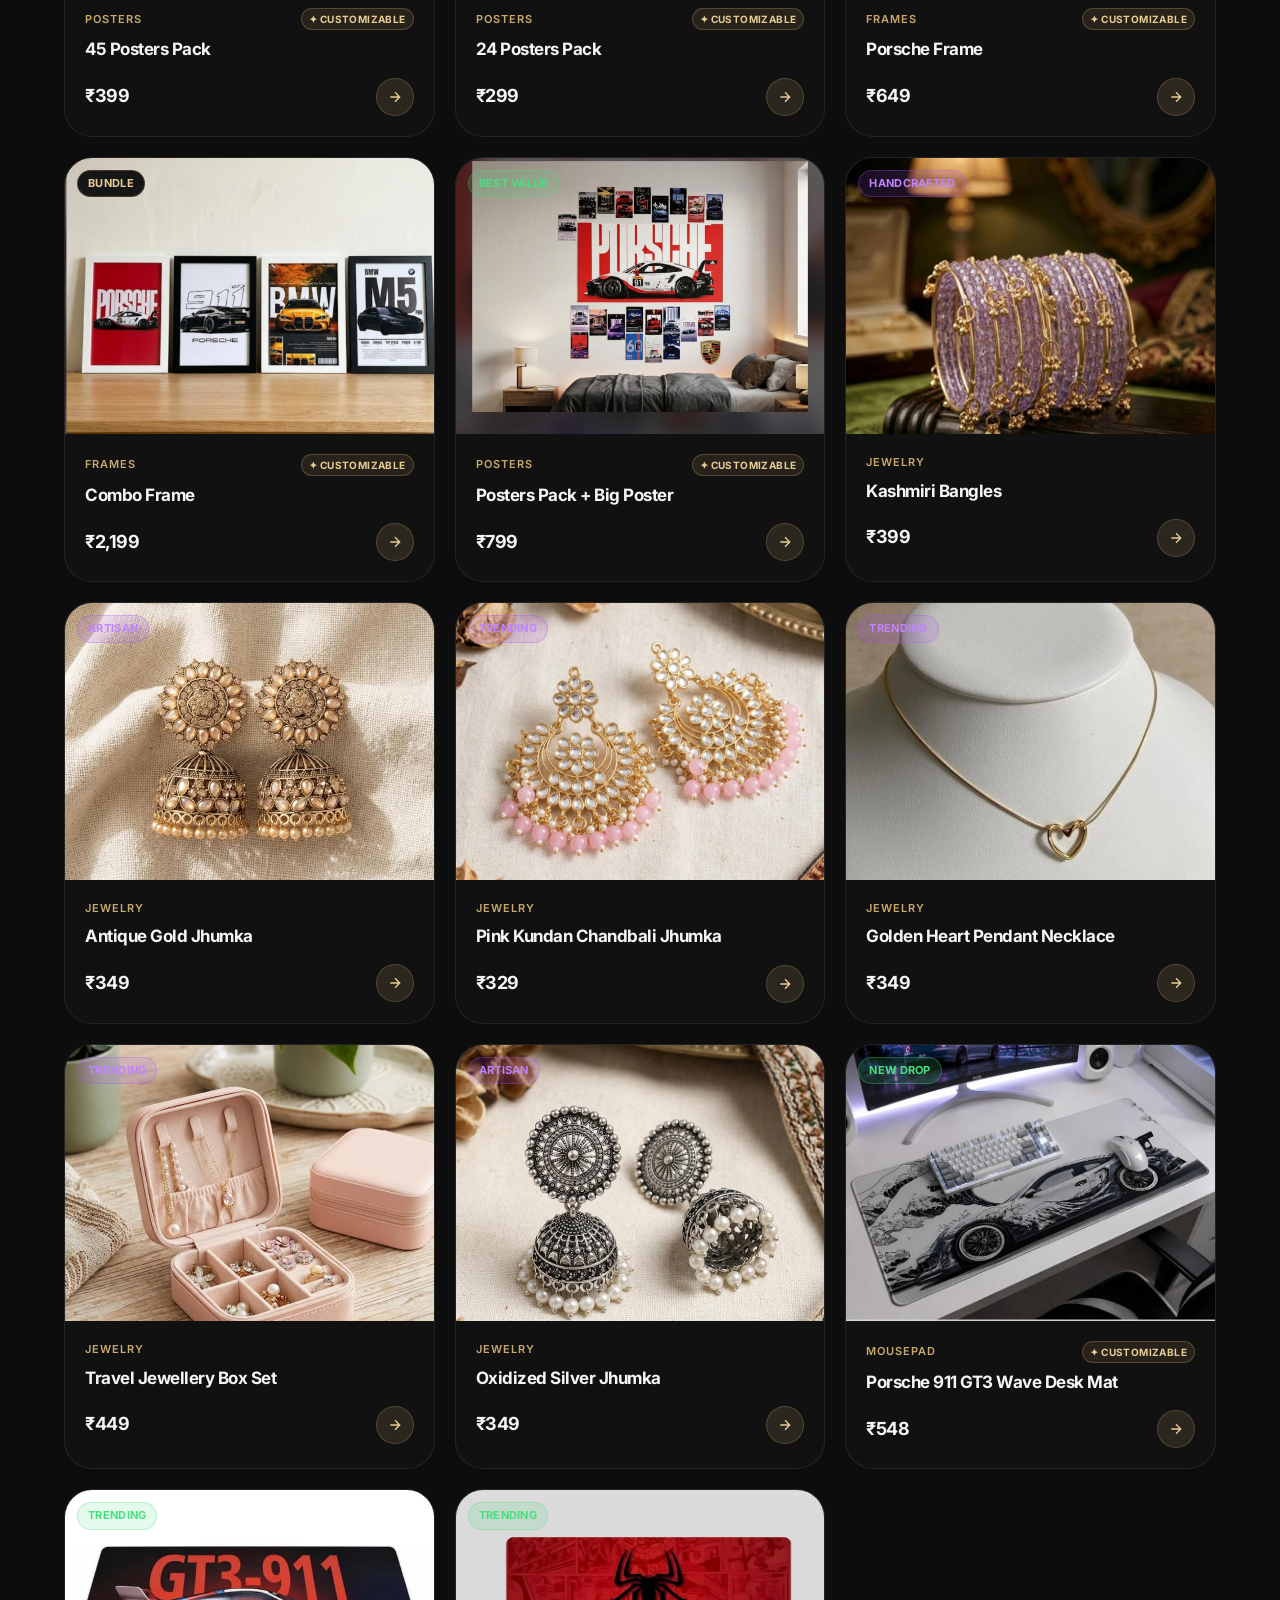
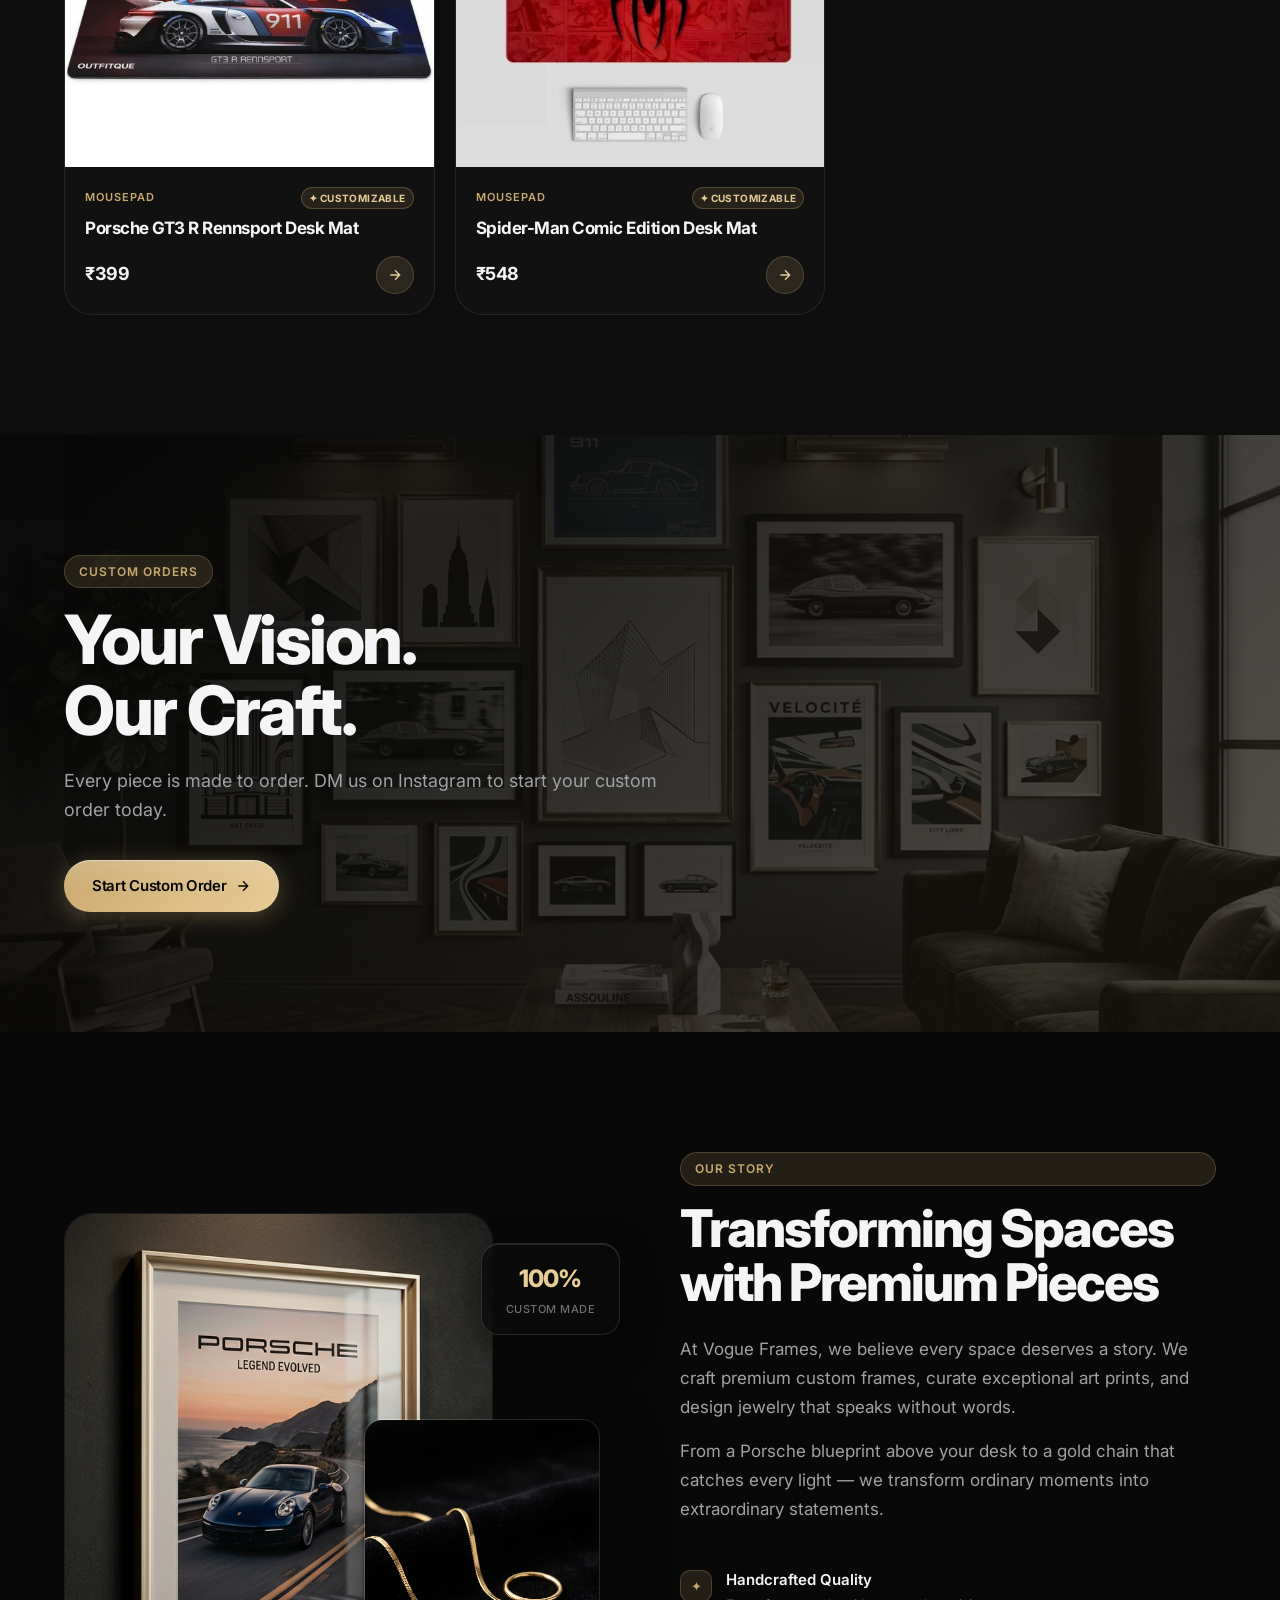
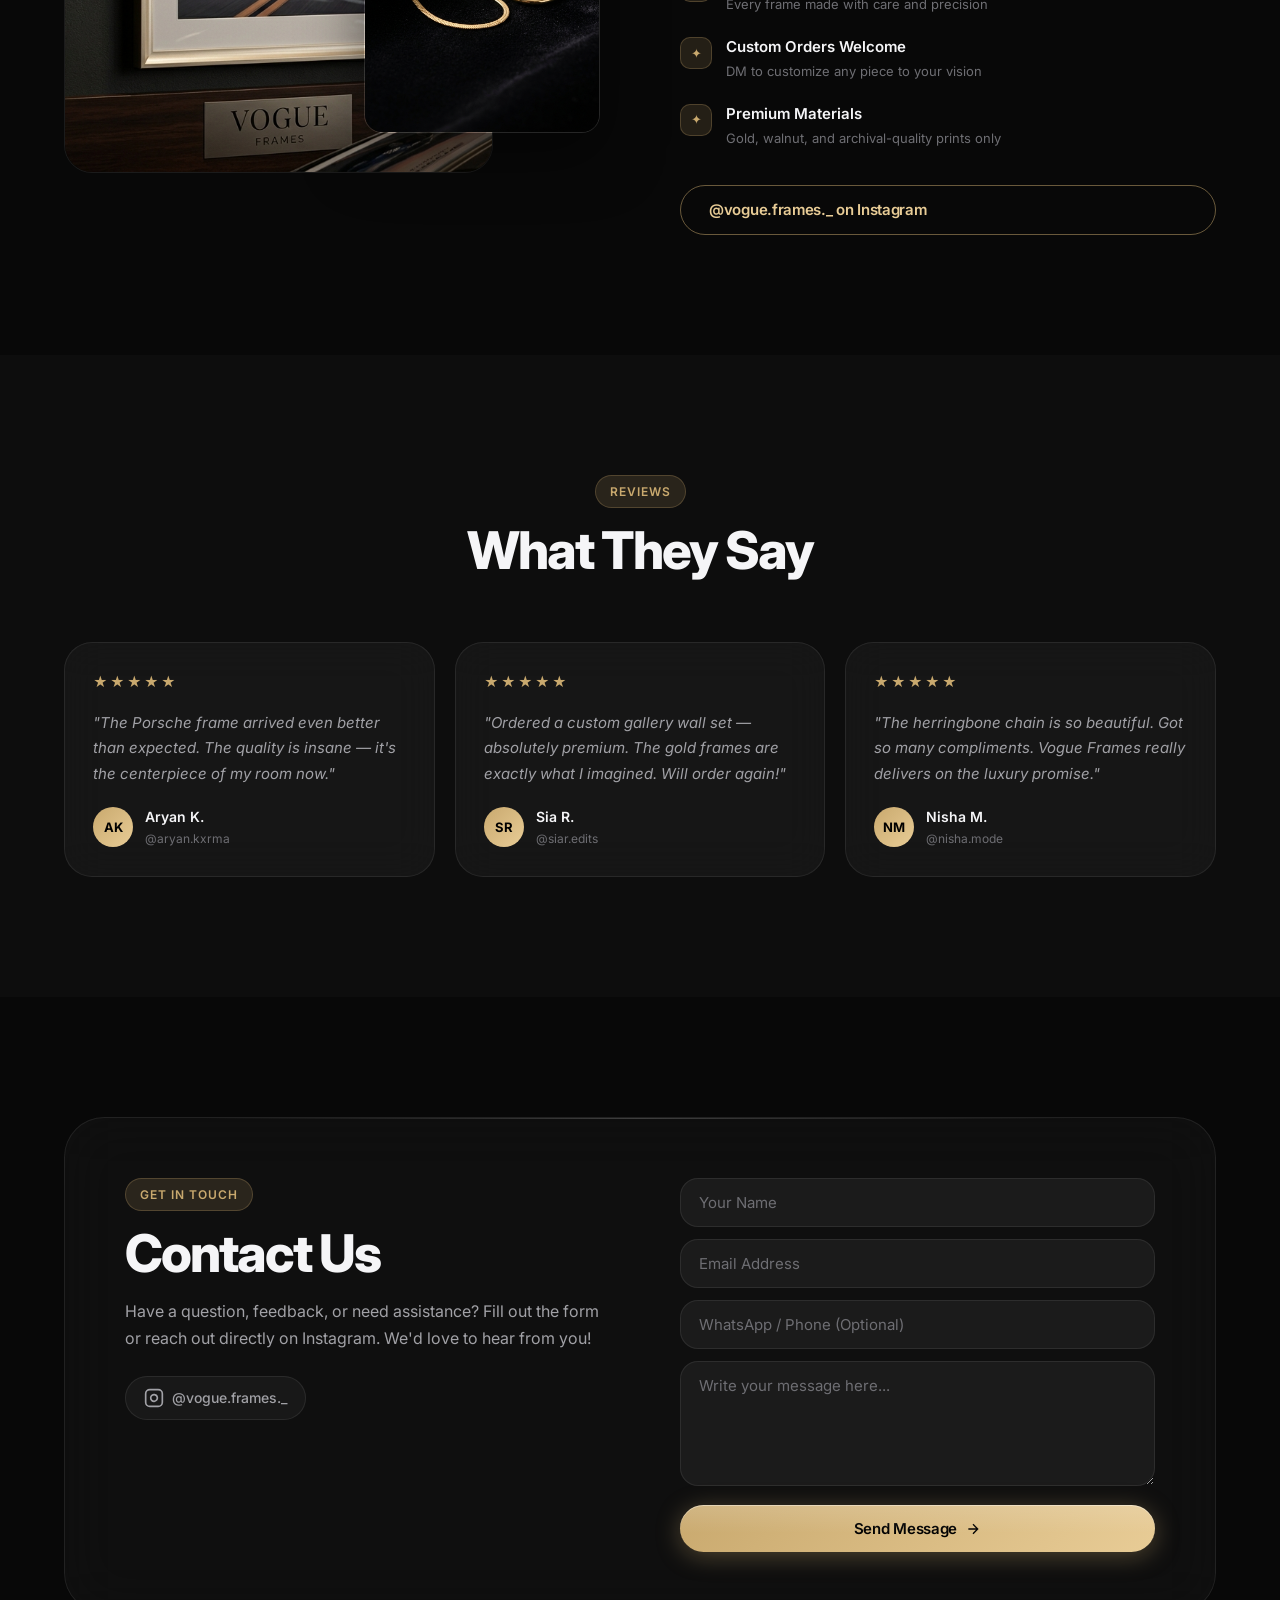
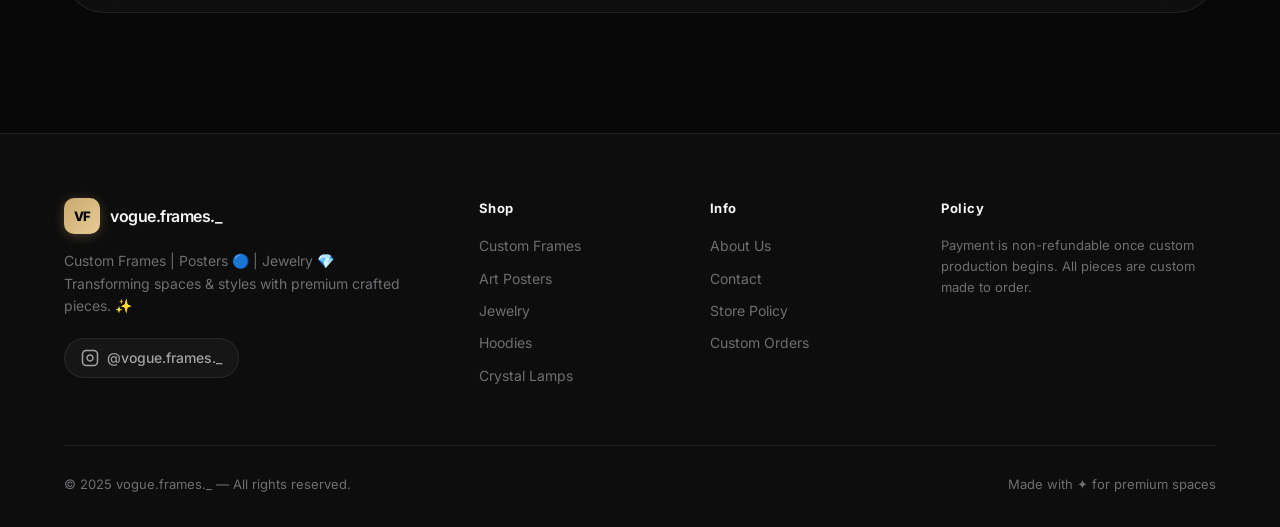
==== commit 33fd2746: "feat: add jewellery set, silver jhumka, and mousepad collection; remove accessories" ====
--- a/index.html
+++ b/index.html
@@ -122,7 +122,7 @@
         <span class="marquee-dot">✦</span>
         <span class="marquee-item">Custom Posters</span>
         <span class="marquee-dot">✦</span>
-        <span class="marquee-item">Luxury Accessories</span>
+        <span class="marquee-item">Gaming Mousepads</span>
         <span class="marquee-dot">✦</span>
         <span class="marquee-item">Jewelry</span>
         <span class="marquee-dot">✦</span>
@@ -134,7 +134,7 @@
         <span class="marquee-dot">✦</span>
         <span class="marquee-item">Custom Posters</span>
         <span class="marquee-dot">✦</span>
-        <span class="marquee-item">Luxury Accessories</span>
+        <span class="marquee-item">Gaming Mousepads</span>
         <span class="marquee-dot">✦</span>
         <span class="marquee-item">Jewelry</span>
         <span class="marquee-dot">✦</span>
@@ -209,13 +209,13 @@
 
         <div class="collection-card reveal" data-delay="300">
           <div class="card-img-wrap">
-            <img src="product_accessories.jpg" alt="Accessories Collection" loading="lazy" />
+            <img src="porsche-mousepad.jpg" alt="Mousepads Collection" loading="lazy" />
           </div>
           <div class="card-glass-overlay">
             <div class="card-content">
-              <div class="card-tag">Exclusive</div>
-              <h3 class="card-title">Accessories</h3>
-              <p class="card-desc">Sunglasses and lifestyle accessories with a premium edge.</p>
+              <div class="card-tag">Gaming</div>
+              <h3 class="card-title">Mousepads</h3>
+              <p class="card-desc">High-speed desk mats with custom car and comic prints.</p>
               <a href="#products" class="card-btn">
                 <span>Explore</span>
                 <svg width="14" height="14" viewBox="0 0 24 24" fill="none" stroke="currentColor" stroke-width="2.5"><path d="M5 12h14M12 5l7 7-7 7"/></svg>
@@ -242,8 +242,8 @@
           <button class="filter-pill active" data-filter="all" id="filter-all">All</button>
           <button class="filter-pill" data-filter="frames" id="filter-frames">Frames</button>
           <button class="filter-pill" data-filter="posters" id="filter-posters">Posters</button>
+          <button class="filter-pill" data-filter="mousepad" id="filter-mousepad">Mousepads</button>
           <button class="filter-pill" data-filter="jewelry" id="filter-jewelry">Jewelry</button>
-          <button class="filter-pill" data-filter="accessories" id="filter-accessories">Accessories</button>
         </div>
       </div>
 
@@ -378,6 +378,185 @@
             <div class="product-footer">
               <div class="product-price">
                 <span class="price-current">&#8377;399</span>
+              </div>
+              <div class="product-view-btn" aria-label="View product details">
+                <svg width="16" height="16" viewBox="0 0 24 24" fill="none" stroke="currentColor" stroke-width="2"><path d="M5 12h14M12 5l7 7-7 7"/></svg>
+              </div>
+            </div>
+          </div>
+        </div>
+
+        <!-- Antique Gold Jhumka — JEWELRY PRODUCT -->
+        <div class="product-card reveal" data-category="jewelry" data-delay="100" data-url="product.html?id=jhumka" onclick="window.location.href='product.html?id=jhumka'">
+          <div class="product-img-wrap">
+            <img src="product_jhumka.jpg" alt="Antique Gold Jhumka" loading="lazy" />
+            <div class="product-badge luxury">Artisan</div>
+          </div>
+          <div class="product-info">
+            <div class="product-category">
+              <span>Jewelry</span>
+            </div>
+            <h3 class="product-name"><a href="product.html?id=jhumka" class="product-name-link">Antique Gold Jhumka</a></h3>
+            <div class="product-footer">
+              <div class="product-price">
+                <span class="price-current">&#8377;349</span>
+              </div>
+              <div class="product-view-btn" aria-label="View product details">
+                <svg width="16" height="16" viewBox="0 0 24 24" fill="none" stroke="currentColor" stroke-width="2"><path d="M5 12h14M12 5l7 7-7 7"/></svg>
+              </div>
+            </div>
+          </div>
+        </div>
+
+        <!-- Pink Kundan Chandbali Jhumka — JEWELRY PRODUCT -->
+        <div class="product-card reveal" data-category="jewelry" data-delay="200" data-url="product.html?id=pink-kundan-jhumka" onclick="window.location.href='product.html?id=pink-kundan-jhumka'">
+          <div class="product-img-wrap">
+            <img src="product_pink_jhumka.jpg" alt="Pink Kundan Chandbali Jhumka" loading="lazy" />
+            <div class="product-badge luxury">Trending</div>
+          </div>
+          <div class="product-info">
+            <div class="product-category">
+              <span>Jewelry</span>
+            </div>
+            <h3 class="product-name"><a href="product.html?id=pink-kundan-jhumka" class="product-name-link">Pink Kundan Chandbali Jhumka</a></h3>
+            <div class="product-footer">
+              <div class="product-price">
+                <span class="price-current">&#8377;329</span>
+              </div>
+              <div class="product-view-btn" aria-label="View product details">
+                <svg width="16" height="16" viewBox="0 0 24 24" fill="none" stroke="currentColor" stroke-width="2"><path d="M5 12h14M12 5l7 7-7 7"/></svg>
+              </div>
+            </div>
+          </div>
+        </div>
+
+        <!-- Golden Heart Pendant Necklace — JEWELRY PRODUCT -->
+        <div class="product-card reveal" data-category="jewelry" data-delay="300" data-url="product.html?id=heart-necklace" onclick="window.location.href='product.html?id=heart-necklace'">
+          <div class="product-img-wrap">
+            <img src="product_heart_necklace.jpg" alt="Golden Heart Pendant Necklace" loading="lazy" />
+            <div class="product-badge luxury">Trending</div>
+          </div>
+          <div class="product-info">
+            <div class="product-category">
+              <span>Jewelry</span>
+            </div>
+            <h3 class="product-name"><a href="product.html?id=heart-necklace" class="product-name-link">Golden Heart Pendant Necklace</a></h3>
+            <div class="product-footer">
+              <div class="product-price">
+                <span class="price-current">&#8377;349</span>
+              </div>
+              <div class="product-view-btn" aria-label="View product details">
+                <svg width="16" height="16" viewBox="0 0 24 24" fill="none" stroke="currentColor" stroke-width="2"><path d="M5 12h14M12 5l7 7-7 7"/></svg>
+              </div>
+            </div>
+          </div>
+        </div>
+
+        <!-- Travel Jewellery Box Set — JEWELRY PRODUCT -->
+        <div class="product-card reveal" data-category="jewelry" data-delay="100" data-url="product.html?id=jewellery-set" onclick="window.location.href='product.html?id=jewellery-set'">
+          <div class="product-img-wrap">
+            <img src="product_jewellery_set.jpg" onerror="this.onerror=null;this.src='product_jewelry.jpg'" alt="Travel Jewellery Box Set" loading="lazy" />
+            <div class="product-badge luxury">Trending</div>
+          </div>
+          <div class="product-info">
+            <div class="product-category">
+              <span>Jewelry</span>
+            </div>
+            <h3 class="product-name"><a href="product.html?id=jewellery-set" class="product-name-link">Travel Jewellery Box Set</a></h3>
+            <div class="product-footer">
+              <div class="product-price">
+                <span class="price-current">&#8377;449</span>
+              </div>
+              <div class="product-view-btn" aria-label="View product details">
+                <svg width="16" height="16" viewBox="0 0 24 24" fill="none" stroke="currentColor" stroke-width="2"><path d="M5 12h14M12 5l7 7-7 7"/></svg>
+              </div>
+            </div>
+          </div>
+        </div>
+
+        <!-- Oxidized Silver Jhumka — JEWELRY PRODUCT -->
+        <div class="product-card reveal" data-category="jewelry" data-delay="200" data-url="product.html?id=silver-jhumka" onclick="window.location.href='product.html?id=silver-jhumka'">
+          <div class="product-img-wrap">
+            <img src="silver-jhumka.jpg" onerror="this.onerror=null;this.src='product_jewelry.jpg'" alt="Oxidized Silver Jhumka" loading="lazy" />
+            <div class="product-badge luxury">Artisan</div>
+          </div>
+          <div class="product-info">
+            <div class="product-category">
+              <span>Jewelry</span>
+            </div>
+            <h3 class="product-name"><a href="product.html?id=silver-jhumka" class="product-name-link">Oxidized Silver Jhumka</a></h3>
+            <div class="product-footer">
+              <div class="product-price">
+                <span class="price-current">&#8377;349</span>
+              </div>
+              <div class="product-view-btn" aria-label="View product details">
+                <svg width="16" height="16" viewBox="0 0 24 24" fill="none" stroke="currentColor" stroke-width="2"><path d="M5 12h14M12 5l7 7-7 7"/></svg>
+              </div>
+            </div>
+          </div>
+        </div>
+
+        <!-- Porsche 911 GT3 Wave Mousepad — MOUSEPAD PRODUCT -->
+        <div class="product-card reveal" data-category="mousepad" data-delay="300" data-url="product.html?id=porsche-mousepad" onclick="window.location.href='product.html?id=porsche-mousepad'">
+          <div class="product-img-wrap">
+            <img src="porsche-mousepad.jpg" onerror="this.onerror=null;this.src='hero_frames.jpg'" alt="Porsche 911 GT3 Wave Desk Mat Mousepad" loading="lazy" />
+            <div class="product-badge new">New Drop</div>
+          </div>
+          <div class="product-info">
+            <div class="product-category">
+              <span>Mousepad</span>
+              <span class="custom-badge-inline">✦ Customizable</span>
+            </div>
+            <h3 class="product-name"><a href="product.html?id=porsche-mousepad" class="product-name-link">Porsche 911 GT3 Wave Desk Mat</a></h3>
+            <div class="product-footer">
+              <div class="product-price">
+                <span class="price-current">&#8377;548</span>
+              </div>
+              <div class="product-view-btn" aria-label="View product details">
+                <svg width="16" height="16" viewBox="0 0 24 24" fill="none" stroke="currentColor" stroke-width="2"><path d="M5 12h14M12 5l7 7-7 7"/></svg>
+              </div>
+            </div>
+          </div>
+        </div>
+
+        <!-- Porsche GT3 R Rennsport Mousepad — MOUSEPAD PRODUCT -->
+        <div class="product-card reveal" data-category="mousepad" data-delay="100" data-url="product.html?id=gt3-rennsport-mousepad" onclick="window.location.href='product.html?id=gt3-rennsport-mousepad'">
+          <div class="product-img-wrap">
+            <img src="gt3-rennsport-mousepad.jpg" onerror="this.onerror=null;this.src='hero_frames.jpg'" alt="Porsche GT3 R Rennsport Desk Mat" loading="lazy" />
+            <div class="product-badge new">Trending</div>
+          </div>
+          <div class="product-info">
+            <div class="product-category">
+              <span>Mousepad</span>
+              <span class="custom-badge-inline">✦ Customizable</span>
+            </div>
+            <h3 class="product-name"><a href="product.html?id=gt3-rennsport-mousepad" class="product-name-link">Porsche GT3 R Rennsport Desk Mat</a></h3>
+            <div class="product-footer">
+              <div class="product-price">
+                <span class="price-current">&#8377;399</span>
+              </div>
+              <div class="product-view-btn" aria-label="View product details">
+                <svg width="16" height="16" viewBox="0 0 24 24" fill="none" stroke="currentColor" stroke-width="2"><path d="M5 12h14M12 5l7 7-7 7"/></svg>
+              </div>
+            </div>
+          </div>
+        </div>
+
+        <!-- Spider-Man Comic Edition Desk Mat — MOUSEPAD PRODUCT -->
+        <div class="product-card reveal" data-category="mousepad" data-delay="100" data-url="product.html?id=spiderman-mousepad" onclick="window.location.href='product.html?id=spiderman-mousepad'">
+          <div class="product-img-wrap">
+            <img src="spiderman-mousepad.jpg" onerror="this.onerror=null;this.src='hero_frames.jpg'" alt="Spider-Man Comic Edition Desk Mat Mousepad" loading="lazy" />
+            <div class="product-badge new">Trending</div>
+          </div>
+          <div class="product-info">
+            <div class="product-category">
+              <span>Mousepad</span>
+              <span class="custom-badge-inline">✦ Customizable</span>
+            </div>
+            <h3 class="product-name"><a href="product.html?id=spiderman-mousepad" class="product-name-link">Spider-Man Comic Edition Desk Mat</a></h3>
+            <div class="product-footer">
+              <div class="product-price">
+                <span class="price-current">&#8377;548</span>
               </div>
               <div class="product-view-btn" aria-label="View product details">
                 <svg width="16" height="16" viewBox="0 0 24 24" fill="none" stroke="currentColor" stroke-width="2"><path d="M5 12h14M12 5l7 7-7 7"/></svg>
@@ -514,8 +693,8 @@
       <div class="contact-inner glass-card-contact reveal">
         <div class="contact-content">
           <div class="section-badge">Get in Touch</div>
-          <h2 class="section-title">Ready to Order?</h2>
-          <p class="contact-body">All orders are custom — DM us on Instagram or fill the form. Payment is made via UPI or online link on order confirmation.</p>
+          <h2 class="section-title">Contact Us</h2>
+          <p class="contact-body">Have a question, feedback, or need assistance? Fill out the form or reach out directly on Instagram. We'd love to hear from you!</p>
           <div class="contact-links">
             <a href="https://instagram.com/vogue.frames._" target="_blank" class="contact-social-link" id="contact-ig">
               <svg width="20" height="20" viewBox="0 0 24 24" fill="none" stroke="currentColor" stroke-width="2"><rect x="2" y="2" width="20" height="20" rx="5" ry="5"/><path d="M16 11.37A4 4 0 1 1 12.63 8 4 4 0 0 1 16 11.37z"/><line x1="17.5" y1="6.5" x2="17.51" y2="6.5"/></svg>
@@ -531,23 +710,13 @@
             <input type="email" id="email" name="email" class="form-input" placeholder="Email Address" required />
           </div>
           <div class="form-group">
-            <input type="tel" id="phone" name="phone" class="form-input" placeholder="WhatsApp / Phone" />
+            <input type="tel" id="phone" name="phone" class="form-input" placeholder="WhatsApp / Phone (Optional)" />
           </div>
           <div class="form-group">
-            <select id="category" name="category" class="form-input form-select">
-              <option value="" disabled selected>What are you interested in?</option>
-              <option value="frames">Custom Frames</option>
-              <option value="posters">Art Posters</option>
-              <option value="jewelry">Jewelry</option>
-              <option value="accessories">Accessories</option>
-              <option value="bundle">Gallery Wall Bundle</option>
-            </select>
-          </div>
-          <div class="form-group">
-            <textarea id="message" name="message" class="form-input form-textarea" placeholder="Tell us about your order..." rows="4"></textarea>
+            <textarea id="message" name="message" class="form-input form-textarea" placeholder="Write your message here..." rows="5" required></textarea>
           </div>
           <button type="submit" class="btn btn-primary liquid-btn full-width" id="submit-form-btn">
-            <span>Send Inquiry</span>
+            <span>Send Message</span>
             <svg width="16" height="16" viewBox="0 0 24 24" fill="none" stroke="currentColor" stroke-width="2"><path d="M5 12h14M12 5l7 7-7 7"/></svg>
           </button>
         </form>
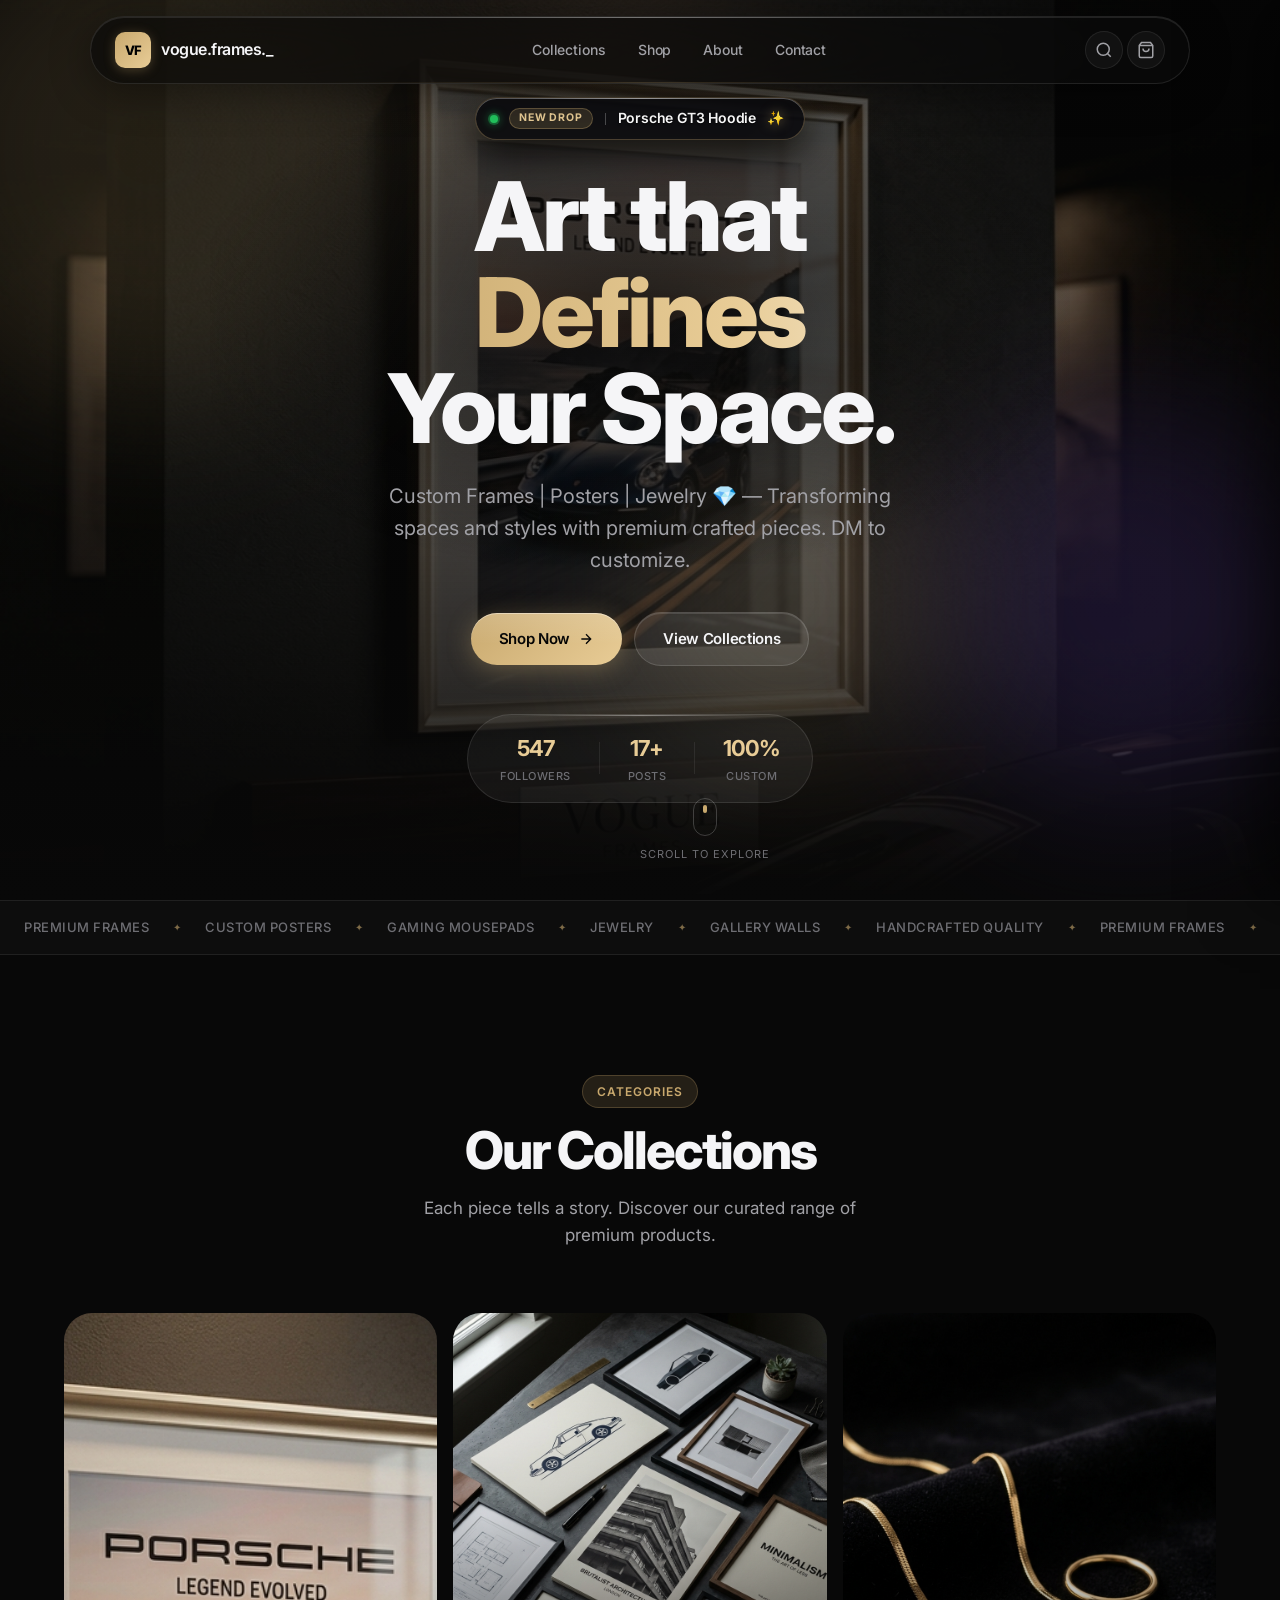
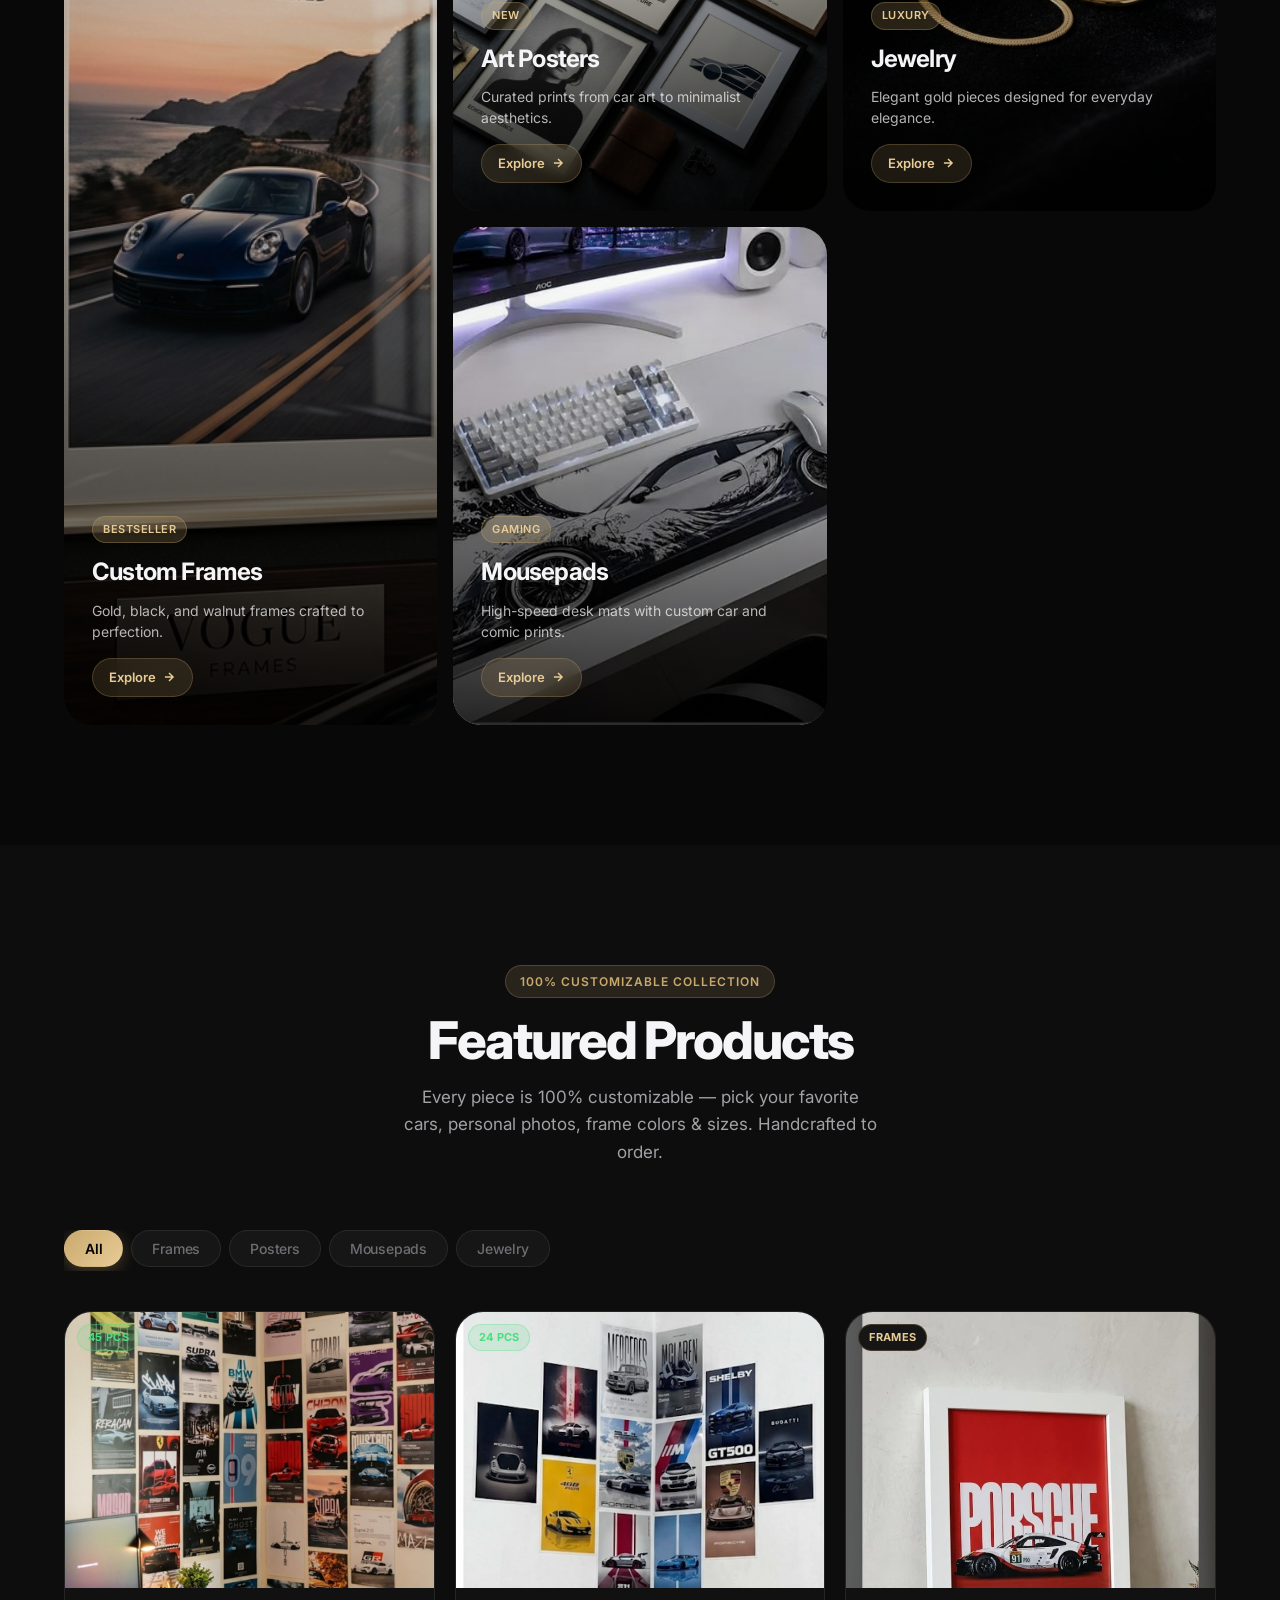
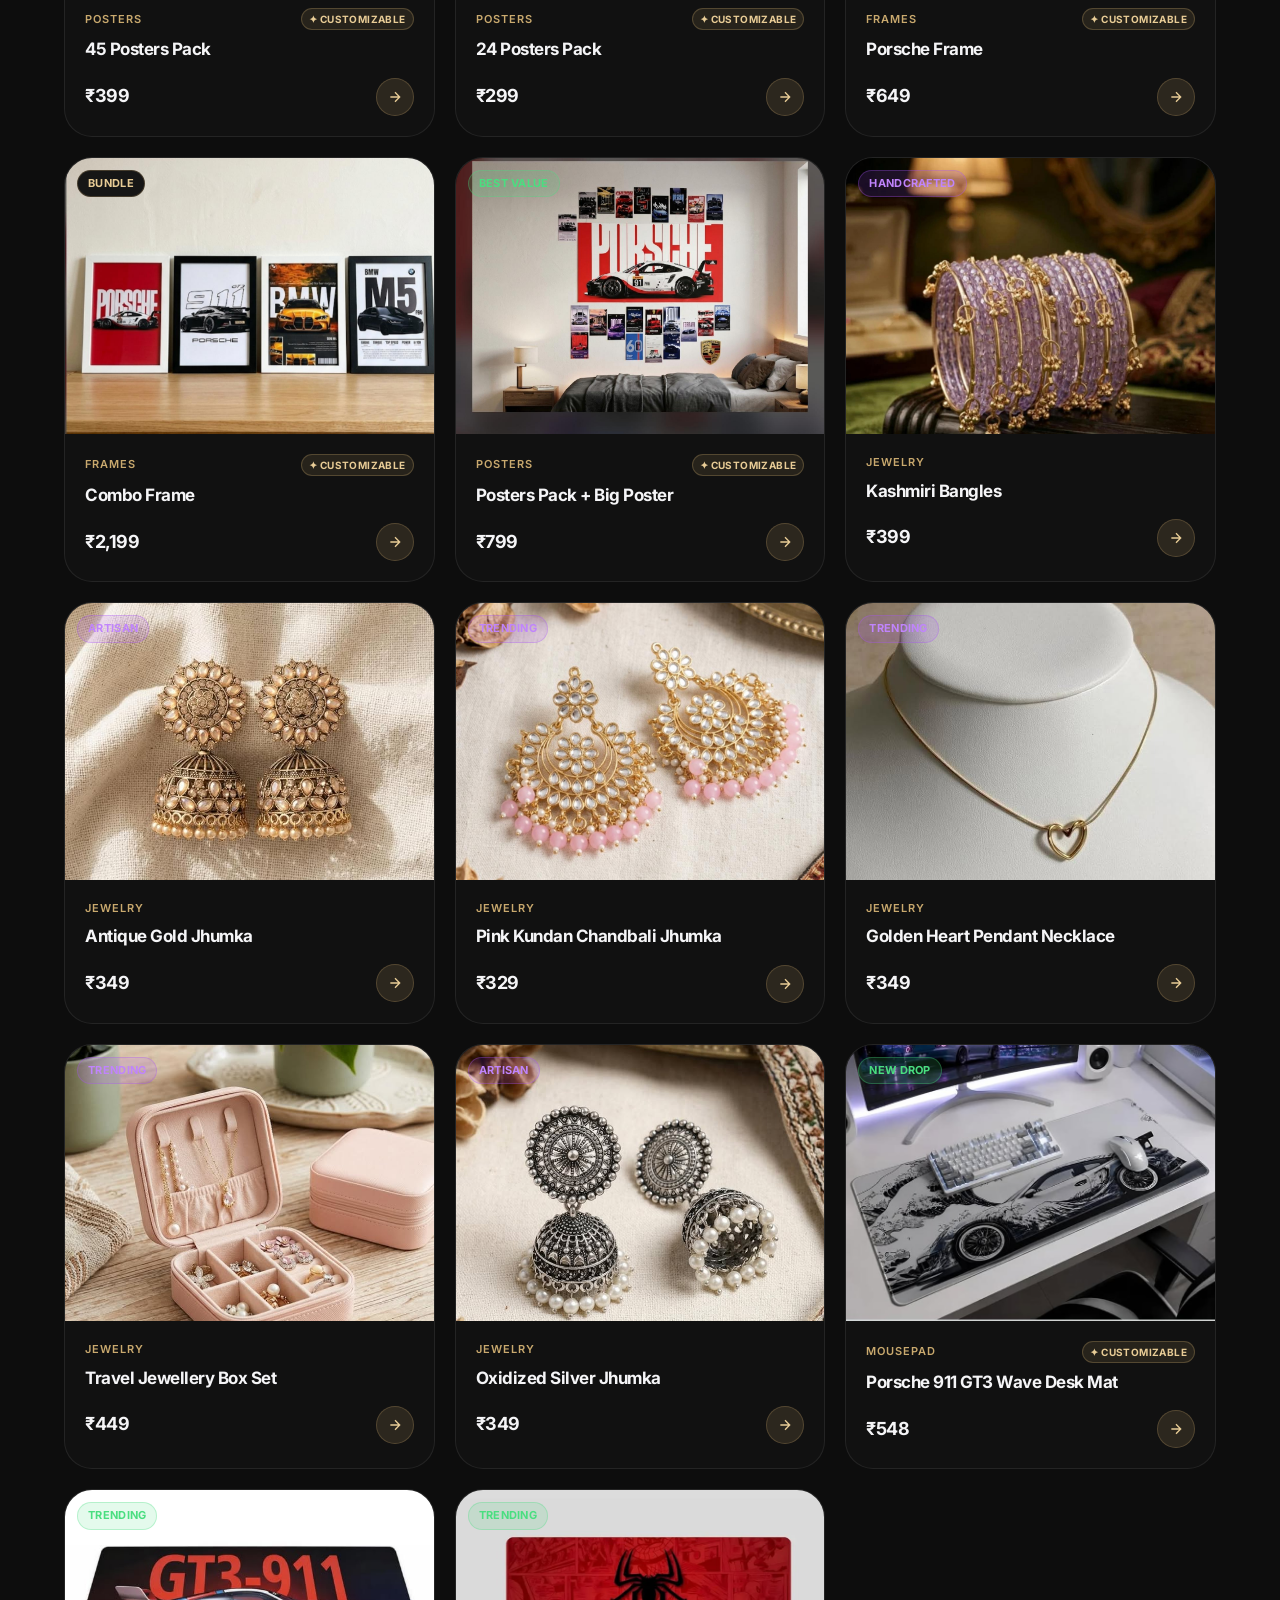
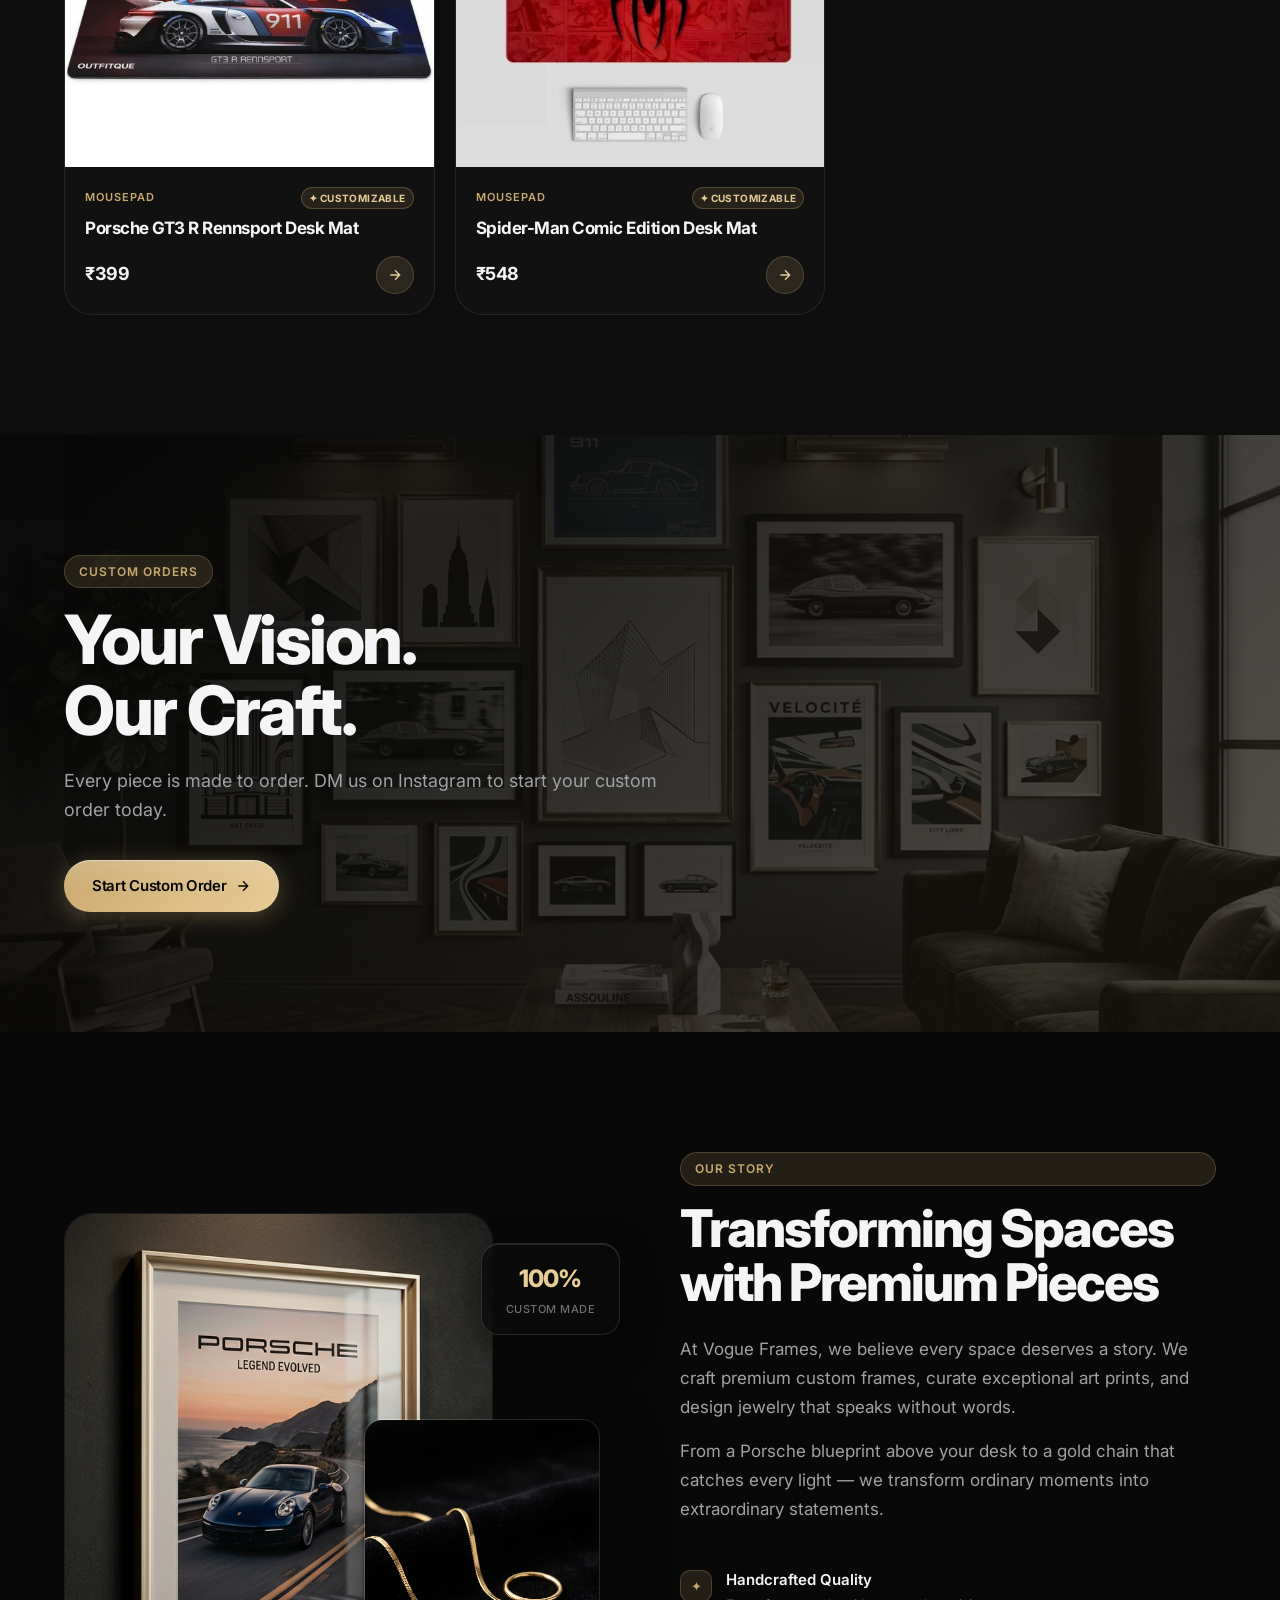
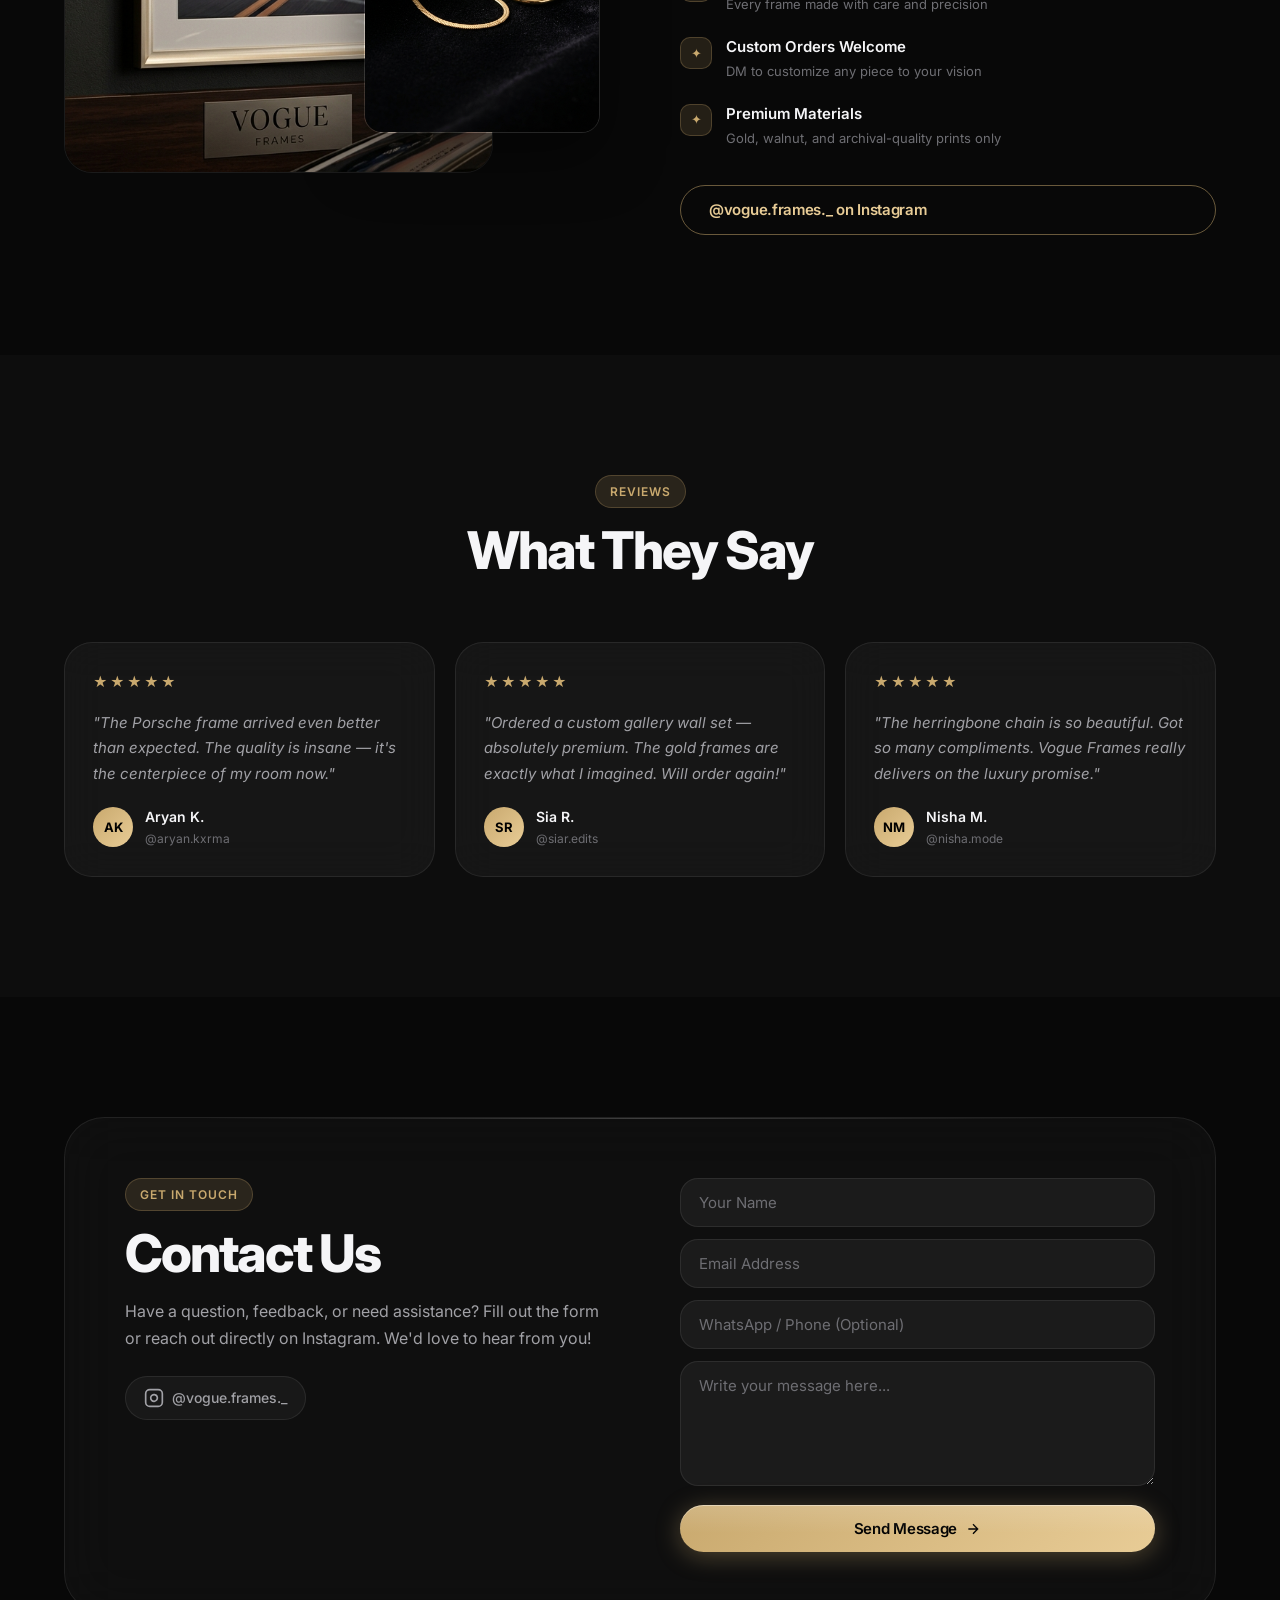
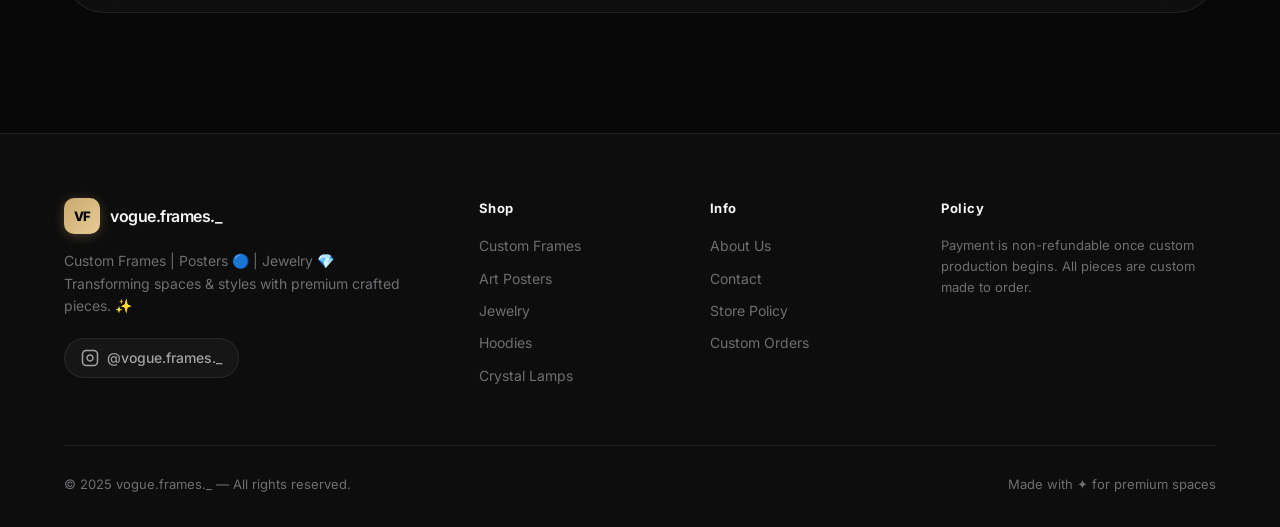
==== commit 3e78c51b: "feat: connect contact form to Web3Forms email service" ====
--- a/index.html
+++ b/index.html
@@ -702,7 +702,11 @@
             </a>
           </div>
         </div>
-        <form class="contact-form" id="contactForm" onsubmit="handleSubmit(event)">
+        <form class="contact-form" id="contactForm" action="https://api.web3forms.com/submit" method="POST" onsubmit="handleSubmit(event)">
+          <input type="hidden" name="access_key" value="51102e93-d0d1-4f5e-91c9-f6a7c0ba0a1b" />
+          <input type="hidden" name="subject" value="New Contact Inquiry — Vogue Frames" />
+          <input type="hidden" name="from_name" value="Vogue Frames Website" />
+          <input type="checkbox" name="botcheck" style="display: none;" />
           <div class="form-group">
             <input type="text" id="name" name="name" class="form-input" placeholder="Your Name" required />
           </div>
